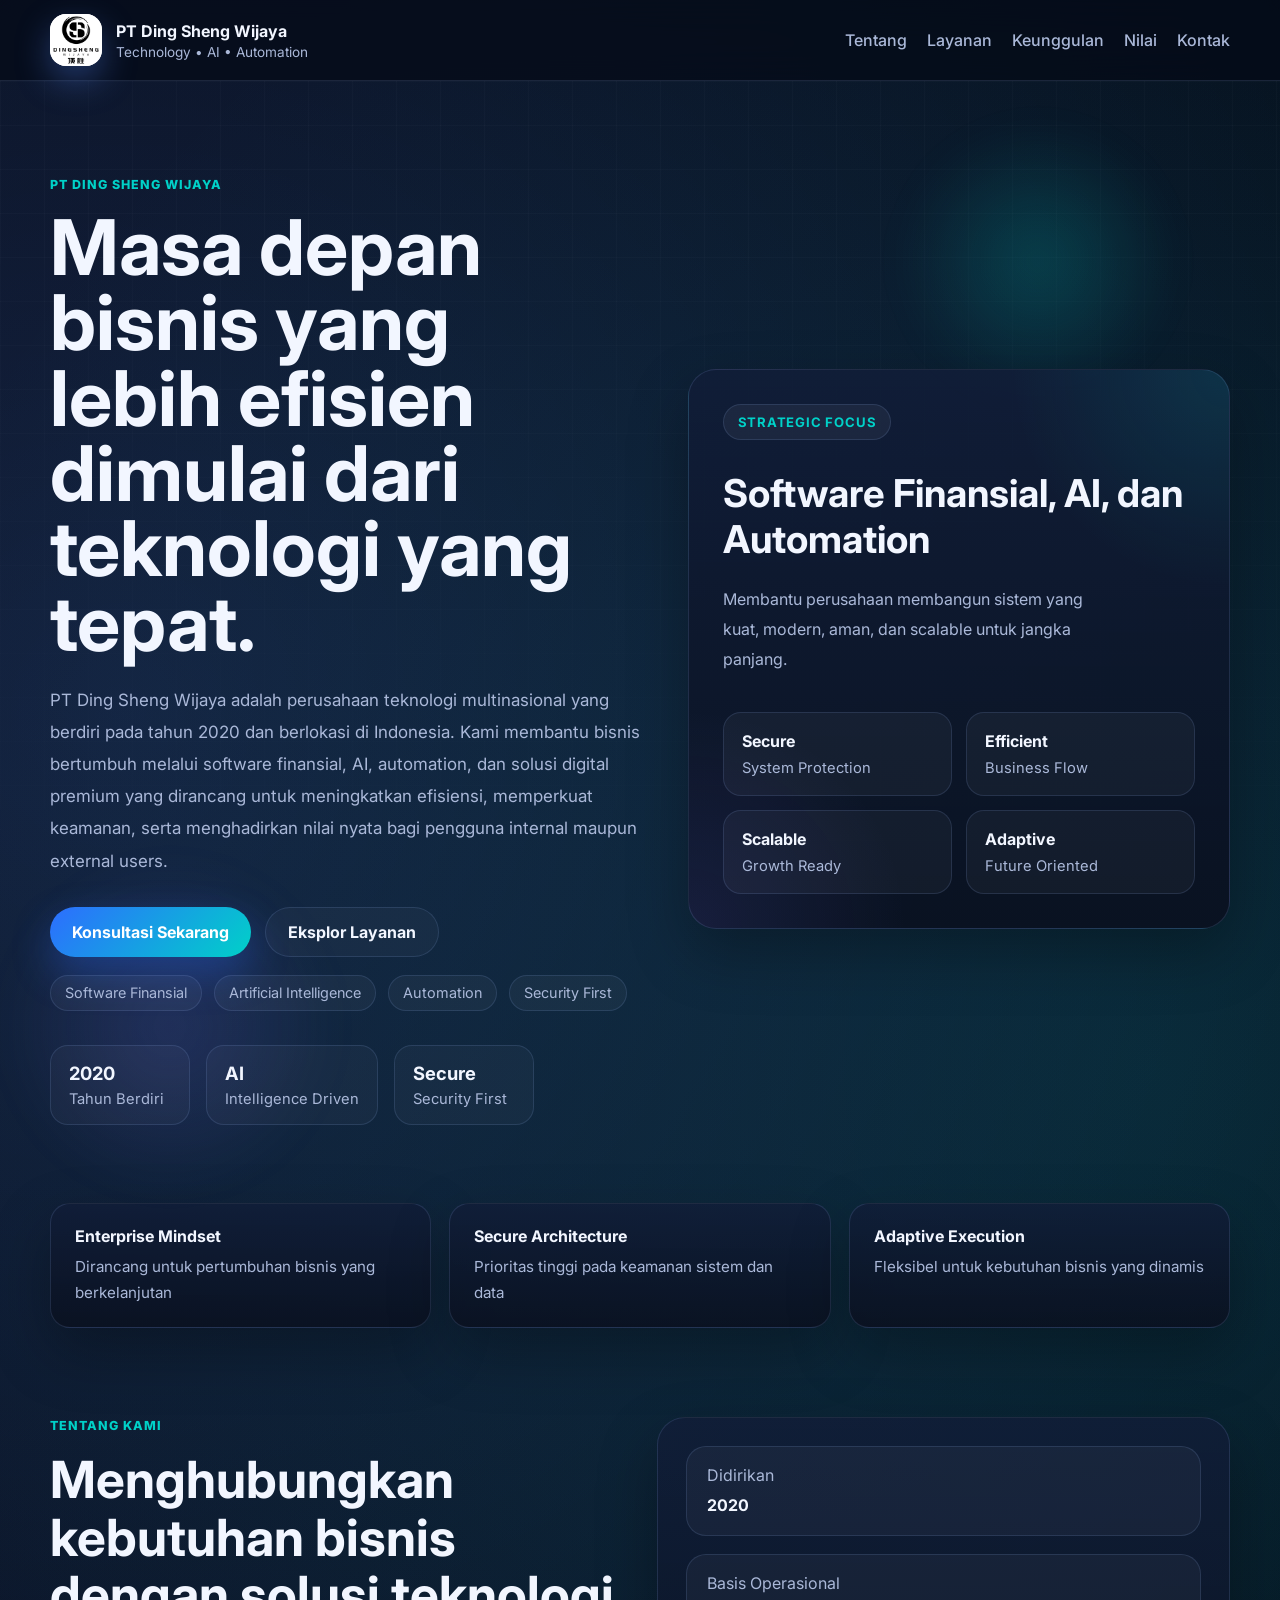
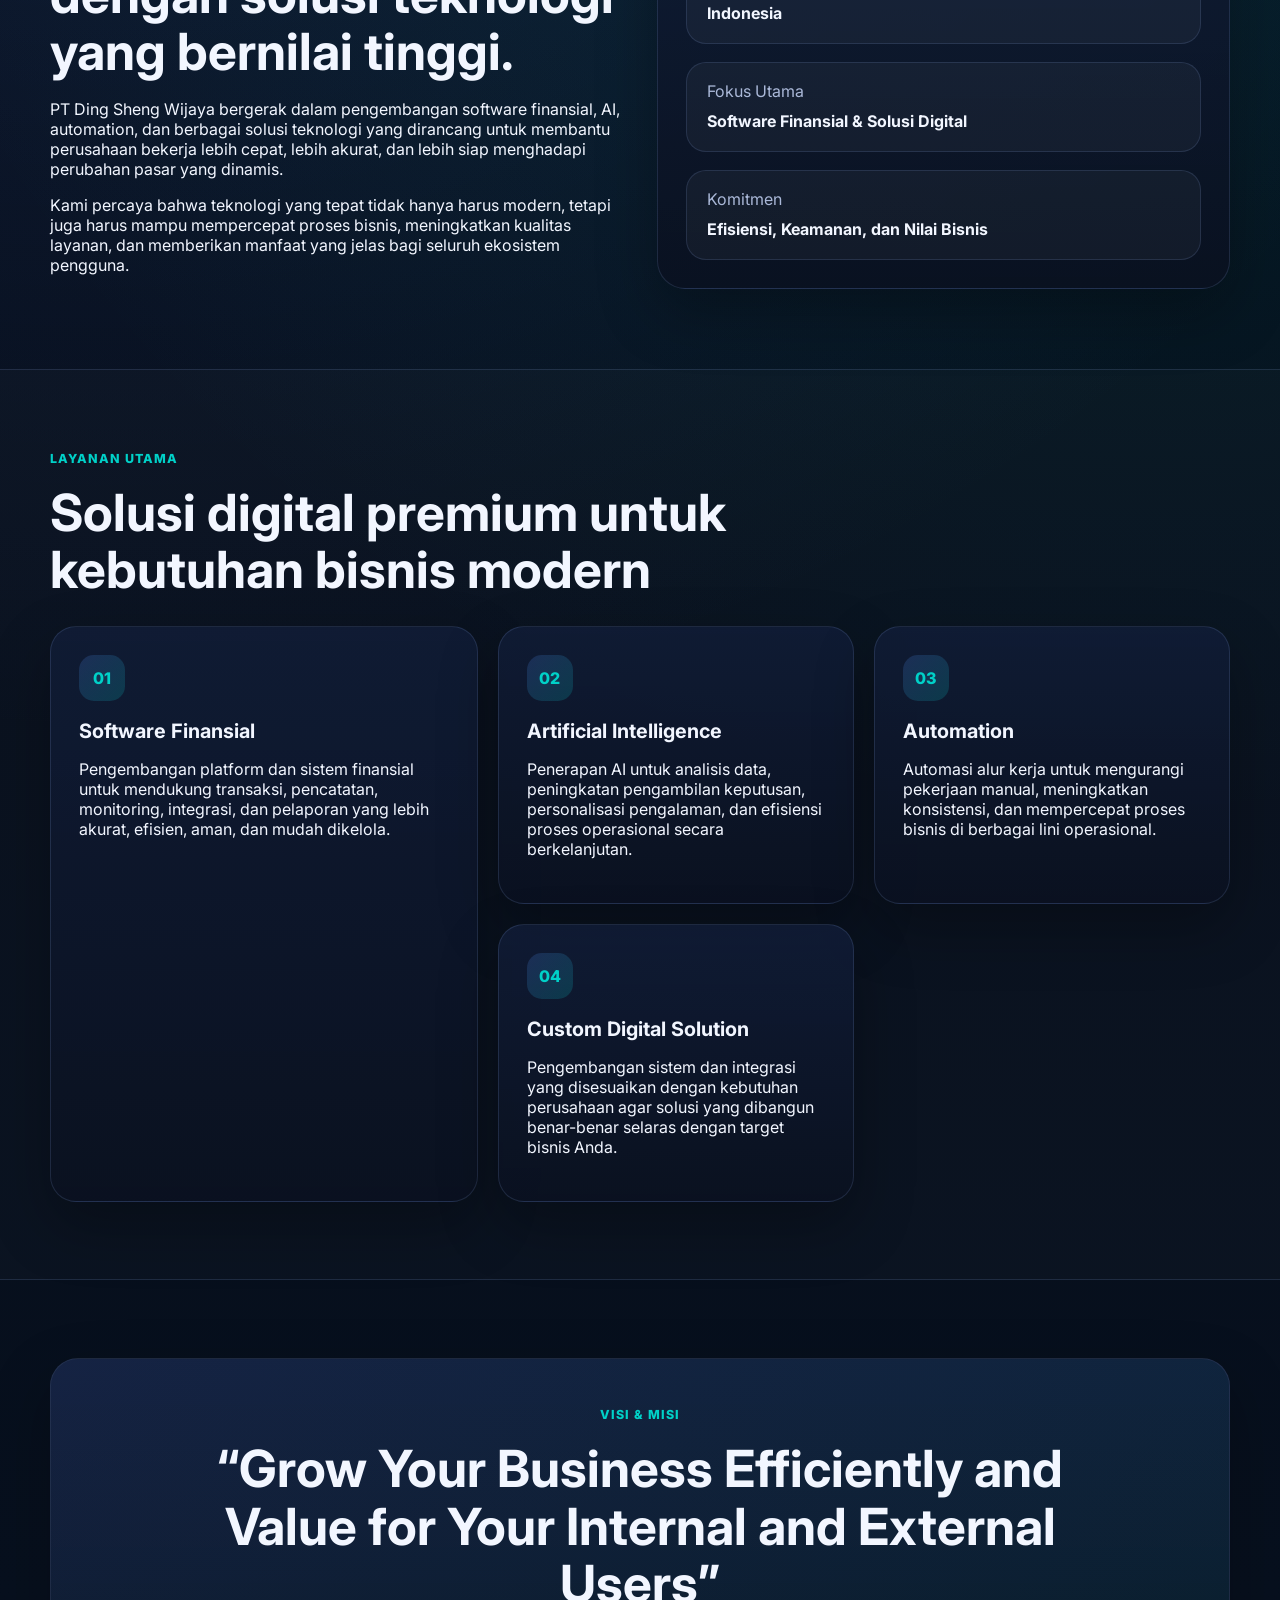
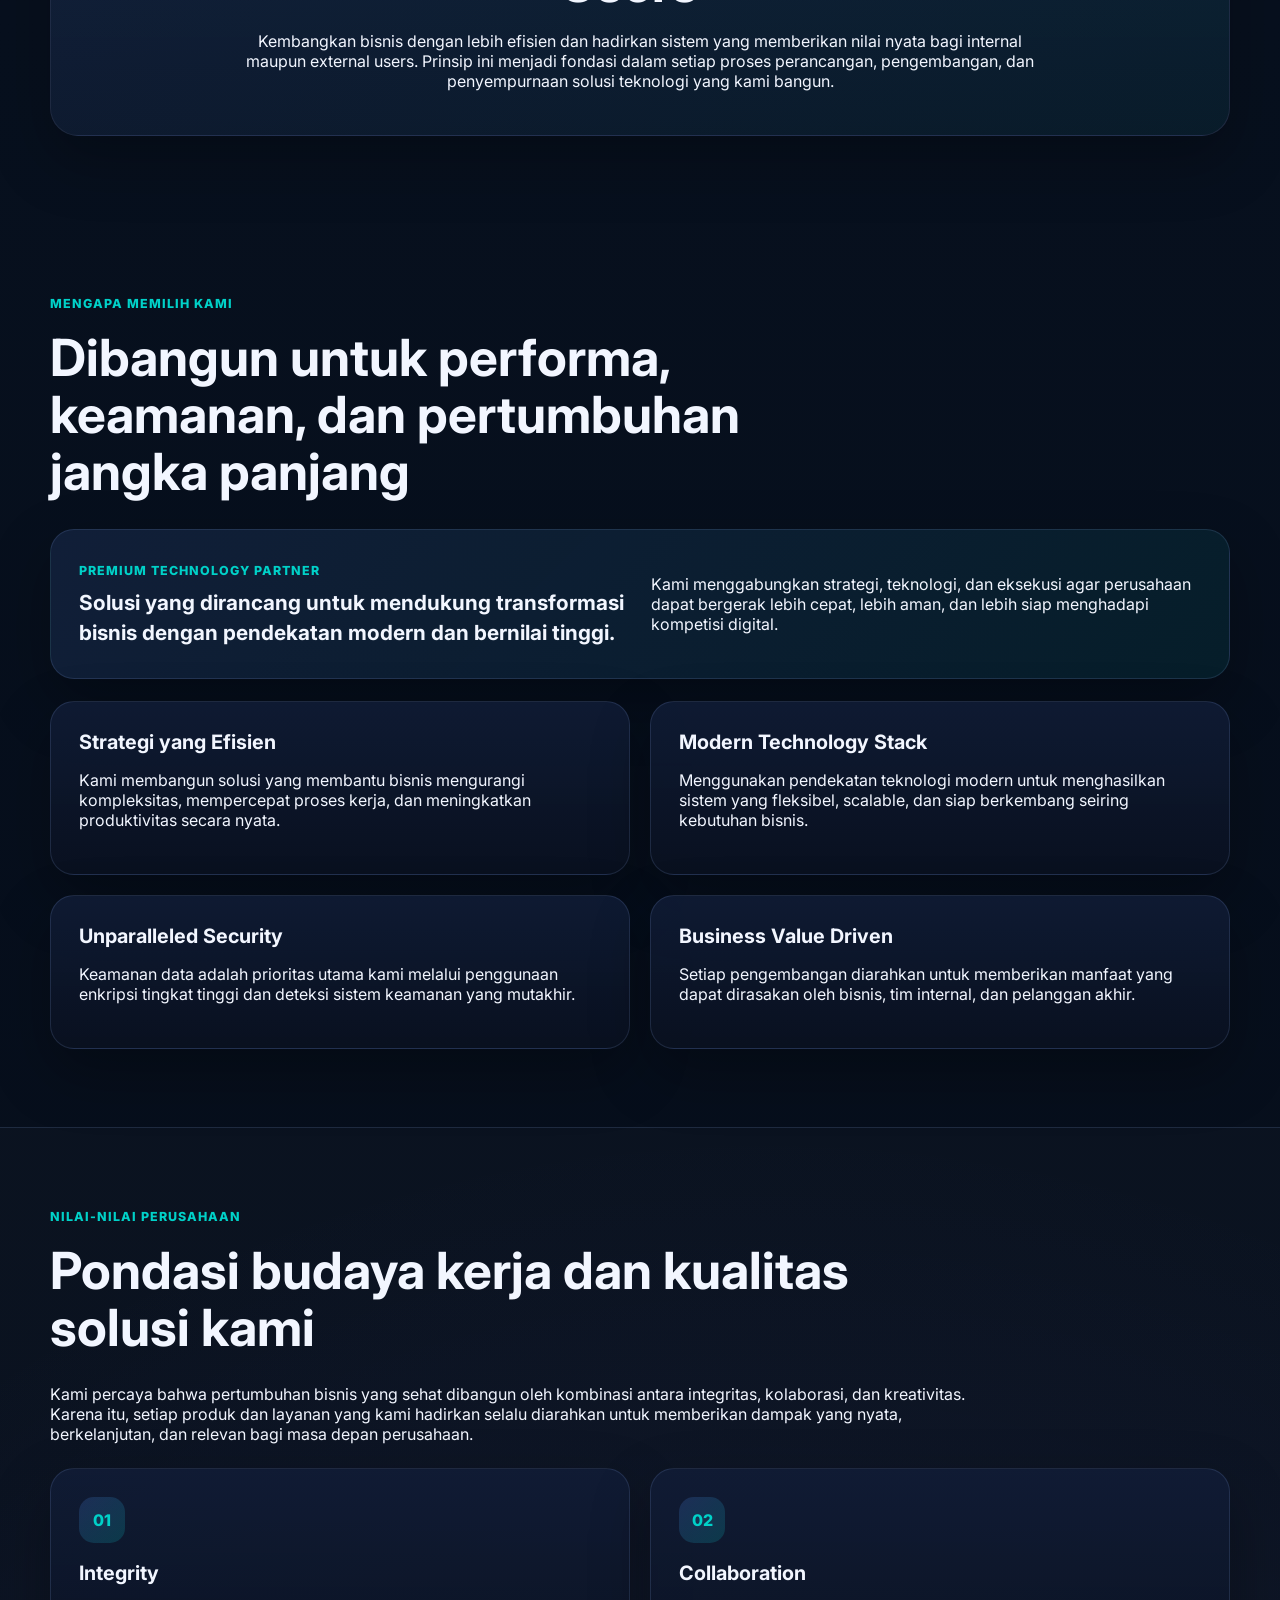
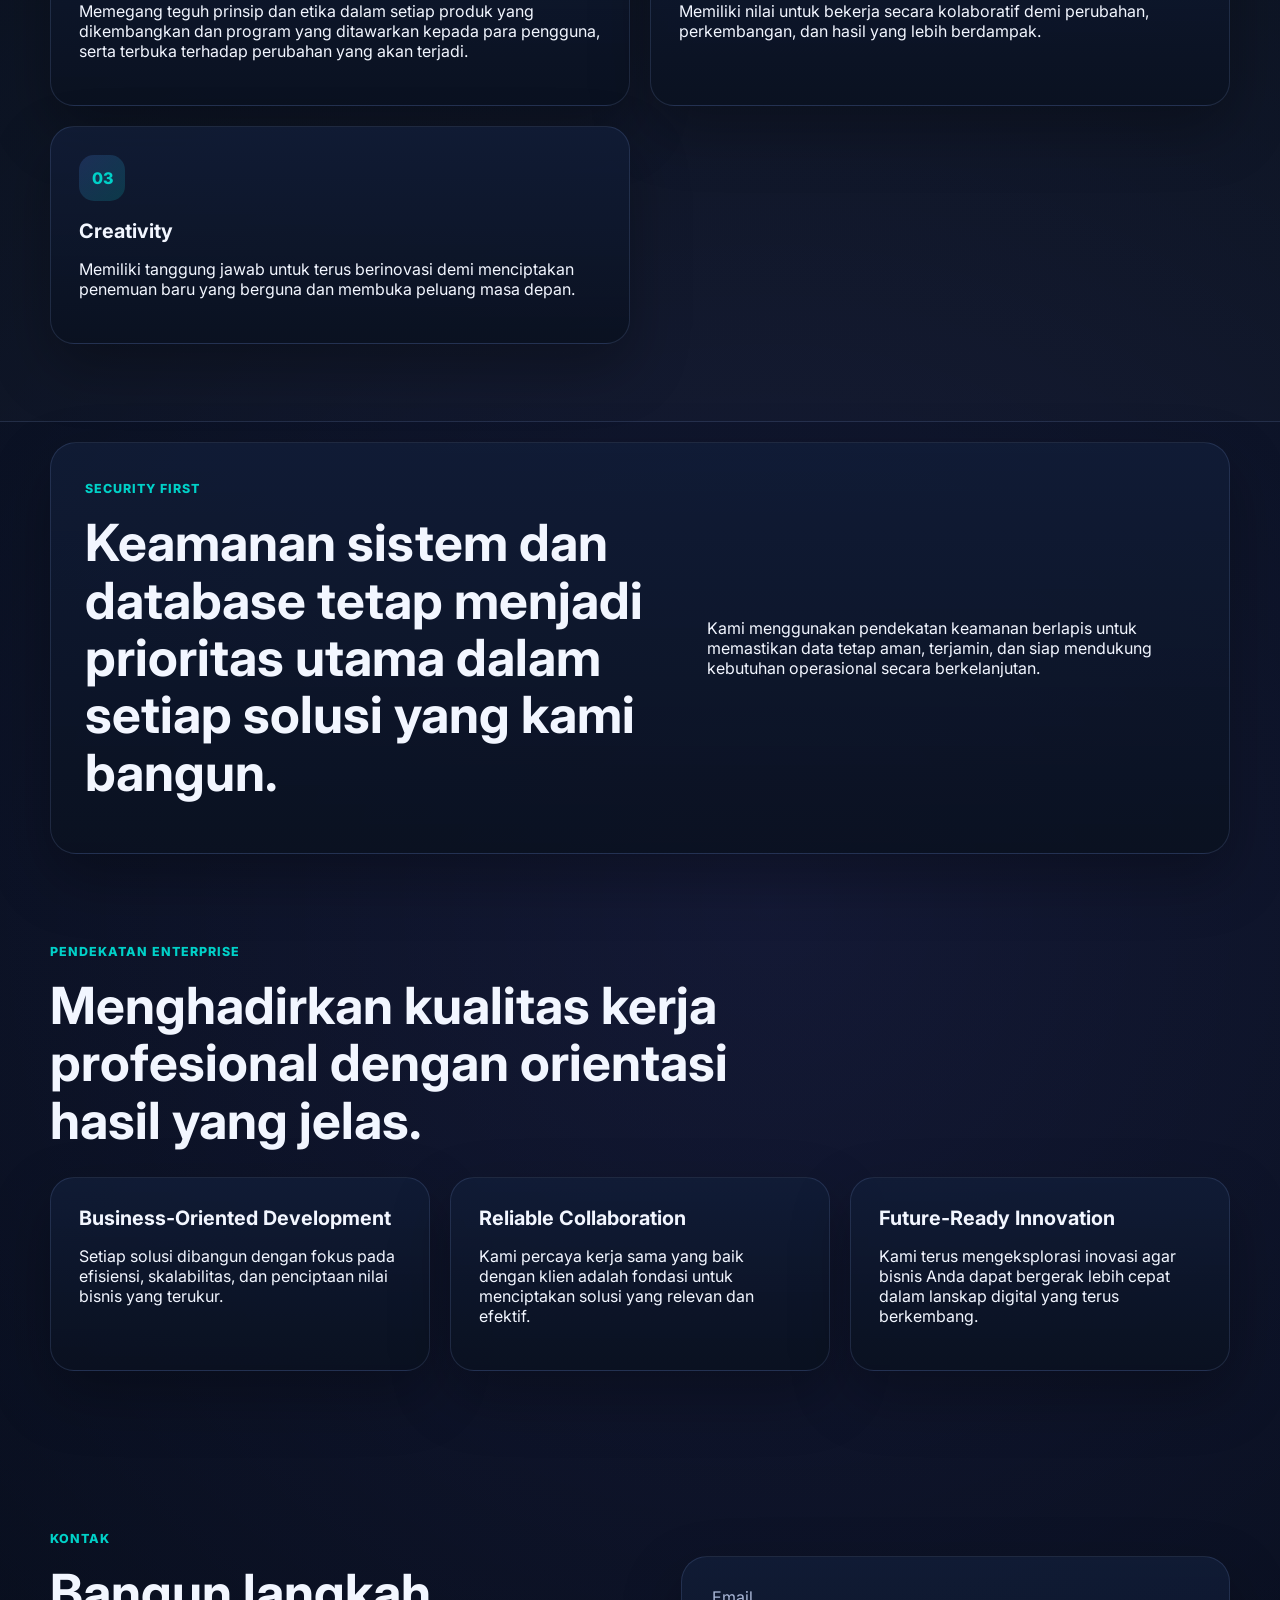
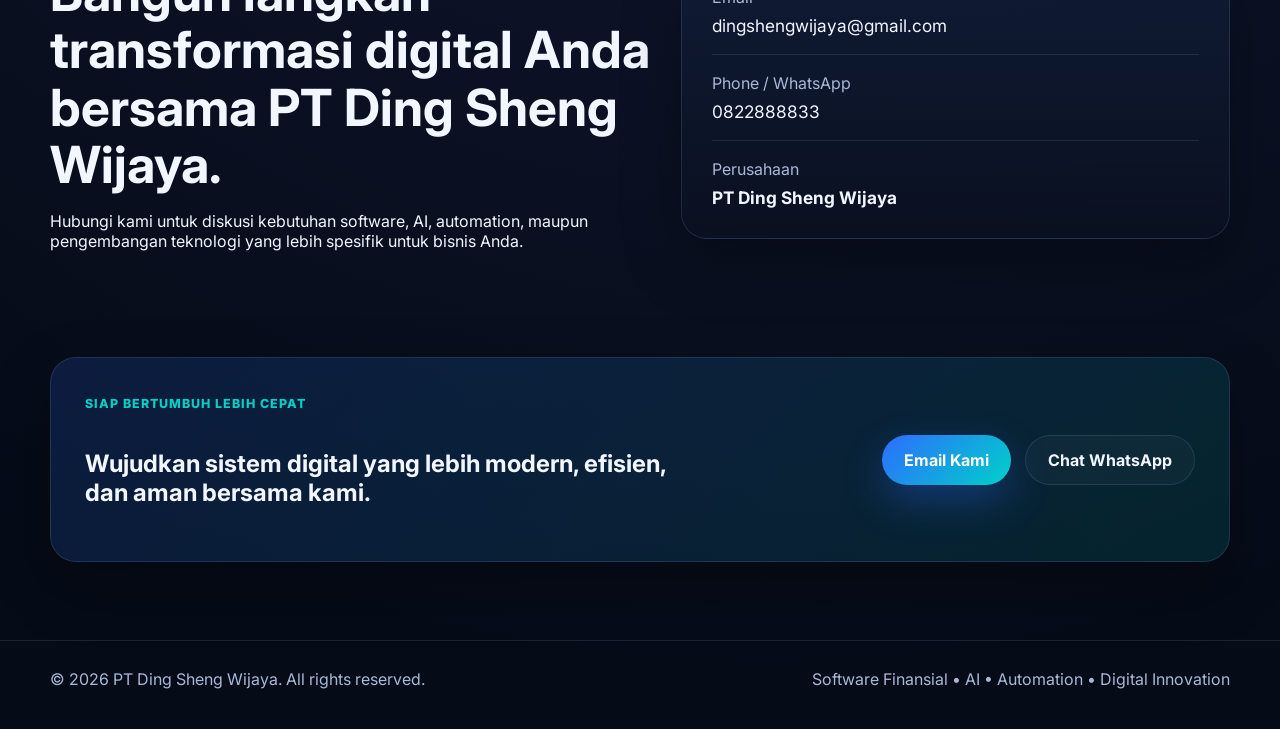
==== handoff/index.html @ 31770acc "Prepare IT handoff package" ====
<!doctype html>
<html lang="id">
<head>
  <meta charset="UTF-8" />
  <meta name="viewport" content="width=device-width, initial-scale=1.0" />
  <title>PT Ding Sheng Wijaya — Solusi Teknologi Modern</title>
  <meta name="description" content="PT Ding Sheng Wijaya adalah perusahaan teknologi multinasional di Indonesia yang menghadirkan software finansial, AI, automation, dan solusi digital premium untuk pertumbuhan bisnis." />
  <link rel="preconnect" href="https://fonts.googleapis.com">
  <link rel="preconnect" href="https://fonts.gstatic.com" crossorigin>
  <link href="https://fonts.googleapis.com/css2?family=Inter:wght@400;500;600;700;800;900&display=swap" rel="stylesheet">
  <link rel="stylesheet" href="./site.css" />
</head>
<body>
  <div class="page-shell">
    <header class="site-header">
      <div class="container nav-wrap">
        <a class="brand" href="#top" aria-label="PT Ding Sheng Wijaya">
          <div class="brand-mark image-mark">
            <img src="./assets/dingsheng%20logo.jpg" alt="Logo PT Ding Sheng Wijaya" />
          </div>
          <div class="brand-copy">
            <strong>PT Ding Sheng Wijaya</strong>
            <span>Technology • AI • Automation</span>
          </div>
        </a>
        <nav class="nav">
          <a href="#tentang">Tentang</a>
          <a href="#layanan">Layanan</a>
          <a href="#keunggulan">Keunggulan</a>
          <a href="#nilai">Nilai</a>
          <a href="#kontak">Kontak</a>
        </nav>
      </div>
    </header>
    <main id="top">
      <section class="hero-section">
        <div class="orb orb-a"></div>
        <div class="orb orb-b"></div>
        <div class="container hero-grid">
          <div class="hero-copy">
            <span class="section-tag">PT DING SHENG WIJAYA</span>
            <h1>Masa depan bisnis yang lebih efisien dimulai dari teknologi yang tepat.</h1>
            <p class="hero-lead">PT Ding Sheng Wijaya adalah perusahaan teknologi multinasional yang berdiri pada tahun 2020 dan berlokasi di Indonesia. Kami membantu bisnis bertumbuh melalui software finansial, AI, automation, dan solusi digital premium yang dirancang untuk meningkatkan efisiensi, memperkuat keamanan, serta menghadirkan nilai nyata bagi pengguna internal maupun external users.</p>
            <div class="hero-actions">
              <a class="btn btn-primary" href="#kontak">Konsultasi Sekarang</a>
              <a class="btn btn-secondary" href="#layanan">Eksplor Layanan</a>
            </div>
            <div class="trust-strip">
              <span>Software Finansial</span>
              <span>Artificial Intelligence</span>
              <span>Automation</span>
              <span>Security First</span>
            </div>
            <div class="hero-metrics">
              <div class="metric-item"><strong>2020</strong><span>Tahun Berdiri</span></div>
              <div class="metric-item"><strong>AI</strong><span>Intelligence Driven</span></div>
              <div class="metric-item"><strong>Secure</strong><span>Security First</span></div>
            </div>
          </div>
          <div class="hero-visual">
            <div class="hero-visual-panel">
              <div class="visual-badge">Strategic Focus</div>
              <h3>Software Finansial, AI, dan Automation</h3>
              <p>Membantu perusahaan membangun sistem yang kuat, modern, aman, dan scalable untuk jangka panjang.</p>
              <div class="visual-mini-grid">
                <div><strong>Secure</strong><span>System Protection</span></div>
                <div><strong>Efficient</strong><span>Business Flow</span></div>
                <div><strong>Scalable</strong><span>Growth Ready</span></div>
                <div><strong>Adaptive</strong><span>Future Oriented</span></div>
              </div>
            </div>
          </div>
        </div>
      </section>
      <section class="section capability-strip">
        <div class="container capability-grid">
          <div class="capability-item"><strong>Enterprise Mindset</strong><span>Dirancang untuk pertumbuhan bisnis yang berkelanjutan</span></div>
          <div class="capability-item"><strong>Secure Architecture</strong><span>Prioritas tinggi pada keamanan sistem dan data</span></div>
          <div class="capability-item"><strong>Adaptive Execution</strong><span>Fleksibel untuk kebutuhan bisnis yang dinamis</span></div>
        </div>
      </section>
      <section id="tentang" class="section">
        <div class="container about-grid">
          <div class="about-copy">
            <span class="section-tag">Tentang Kami</span>
            <h2>Menghubungkan kebutuhan bisnis dengan solusi teknologi yang bernilai tinggi.</h2>
            <p>PT Ding Sheng Wijaya bergerak dalam pengembangan software finansial, AI, automation, dan berbagai solusi teknologi yang dirancang untuk membantu perusahaan bekerja lebih cepat, lebih akurat, dan lebih siap menghadapi perubahan pasar yang dinamis.</p>
            <p>Kami percaya bahwa teknologi yang tepat tidak hanya harus modern, tetapi juga harus mampu mempercepat proses bisnis, meningkatkan kualitas layanan, dan memberikan manfaat yang jelas bagi seluruh ekosistem pengguna.</p>
          </div>
          <div class="about-image-card summary-card">
            <div class="summary-item">
              <span>Didirikan</span>
              <strong>2020</strong>
            </div>
            <div class="summary-item">
              <span>Basis Operasional</span>
              <strong>Indonesia</strong>
            </div>
            <div class="summary-item">
              <span>Fokus Utama</span>
              <strong>Software Finansial & Solusi Digital</strong>
            </div>
            <div class="summary-item">
              <span>Komitmen</span>
              <strong>Efisiensi, Keamanan, dan Nilai Bisnis</strong>
            </div>
          </div>
        </div>
      </section>
      <section id="layanan" class="section alt-section">
        <div class="container">
          <div class="section-head">
            <span class="section-tag">Layanan Utama</span>
            <h2>Solusi digital premium untuk kebutuhan bisnis modern</h2>
          </div>
          <div class="service-grid detailed-grid">
            <article class="feature-card large">
              <div class="icon-badge">01</div>
              <h3>Software Finansial</h3>
              <p>Pengembangan platform dan sistem finansial untuk mendukung transaksi, pencatatan, monitoring, integrasi, dan pelaporan yang lebih akurat, efisien, aman, dan mudah dikelola.</p>
            </article>
            <article class="feature-card">
              <div class="icon-badge">02</div>
              <h3>Artificial Intelligence</h3>
              <p>Penerapan AI untuk analisis data, peningkatan pengambilan keputusan, personalisasi pengalaman, dan efisiensi proses operasional secara berkelanjutan.</p>
            </article>
            <article class="feature-card">
              <div class="icon-badge">03</div>
              <h3>Automation</h3>
              <p>Automasi alur kerja untuk mengurangi pekerjaan manual, meningkatkan konsistensi, dan mempercepat proses bisnis di berbagai lini operasional.</p>
            </article>
            <article class="feature-card">
              <div class="icon-badge">04</div>
              <h3>Custom Digital Solution</h3>
              <p>Pengembangan sistem dan integrasi yang disesuaikan dengan kebutuhan perusahaan agar solusi yang dibangun benar-benar selaras dengan target bisnis Anda.</p>
            </article>
          </div>
        </div>
      </section>
      <section class="section statement-section">
        <div class="container statement-box">
          <span class="section-tag">Visi & Misi</span>
          <h2>“Grow Your Business Efficiently and Value for Your Internal and External Users”</h2>
          <p>Kembangkan bisnis dengan lebih efisien dan hadirkan sistem yang memberikan nilai nyata bagi internal maupun external users. Prinsip ini menjadi fondasi dalam setiap proses perancangan, pengembangan, dan penyempurnaan solusi teknologi yang kami bangun.</p>
        </div>
      </section>
      <section id="keunggulan" class="section">
        <div class="container">
          <div class="section-head">
            <span class="section-tag">Mengapa Memilih Kami</span>
            <h2>Dibangun untuk performa, keamanan, dan pertumbuhan jangka panjang</h2>
          </div>
          <div class="premium-banner">
            <div>
              <span class="mini-label">Premium Technology Partner</span>
              <strong>Solusi yang dirancang untuk mendukung transformasi bisnis dengan pendekatan modern dan bernilai tinggi.</strong>
            </div>
            <p>Kami menggabungkan strategi, teknologi, dan eksekusi agar perusahaan dapat bergerak lebih cepat, lebih aman, dan lebih siap menghadapi kompetisi digital.</p>
          </div>
          <div class="advantage-grid">
            <article class="advantage-card">
              <h3>Strategi yang Efisien</h3>
              <p>Kami membangun solusi yang membantu bisnis mengurangi kompleksitas, mempercepat proses kerja, dan meningkatkan produktivitas secara nyata.</p>
            </article>
            <article class="advantage-card">
              <h3>Modern Technology Stack</h3>
              <p>Menggunakan pendekatan teknologi modern untuk menghasilkan sistem yang fleksibel, scalable, dan siap berkembang seiring kebutuhan bisnis.</p>
            </article>
            <article class="advantage-card">
              <h3>Unparalleled Security</h3>
              <p>Keamanan data adalah prioritas utama kami melalui penggunaan enkripsi tingkat tinggi dan deteksi sistem keamanan yang mutakhir.</p>
            </article>
            <article class="advantage-card">
              <h3>Business Value Driven</h3>
              <p>Setiap pengembangan diarahkan untuk memberikan manfaat yang dapat dirasakan oleh bisnis, tim internal, dan pelanggan akhir.</p>
            </article>
          </div>
        </div>
      </section>
      <section id="nilai" class="section alt-section">
        <div class="container">
          <div class="section-head">
            <span class="section-tag">Nilai-Nilai Perusahaan</span>
            <h2>Pondasi budaya kerja dan kualitas solusi kami</h2>
          </div>
          <div class="narrative-block">
            <p>Kami percaya bahwa pertumbuhan bisnis yang sehat dibangun oleh kombinasi antara integritas, kolaborasi, dan kreativitas. Karena itu, setiap produk dan layanan yang kami hadirkan selalu diarahkan untuk memberikan dampak yang nyata, berkelanjutan, dan relevan bagi masa depan perusahaan.</p>
          </div>
          <div class="value-grid">
            <article class="value-panel">
              <div class="value-label">01</div>
              <h3>Integrity</h3>
              <p>Memegang teguh prinsip dan etika dalam setiap produk yang dikembangkan dan program yang ditawarkan kepada para pengguna, serta terbuka terhadap perubahan yang akan terjadi.</p>
            </article>
            <article class="value-panel">
              <div class="value-label">02</div>
              <h3>Collaboration</h3>
              <p>Memiliki nilai untuk bekerja secara kolaboratif demi perubahan, perkembangan, dan hasil yang lebih berdampak.</p>
            </article>
            <article class="value-panel">
              <div class="value-label">03</div>
              <h3>Creativity</h3>
              <p>Memiliki tanggung jawab untuk terus berinovasi demi menciptakan penemuan baru yang berguna dan membuka peluang masa depan.</p>
            </article>
          </div>
        </div>
      </section>
      <section class="section security-band">
        <div class="container security-box">
          <div>
            <span class="section-tag">Security First</span>
            <h2>Keamanan sistem dan database tetap menjadi prioritas utama dalam setiap solusi yang kami bangun.</h2>
          </div>
          <p>Kami menggunakan pendekatan keamanan berlapis untuk memastikan data tetap aman, terjamin, dan siap mendukung kebutuhan operasional secara berkelanjutan.</p>
        </div>
      </section>
      <section class="section enterprise-section">
        <div class="container enterprise-shell">
          <div class="section-head narrow">
            <span class="section-tag">Pendekatan Enterprise</span>
            <h2>Menghadirkan kualitas kerja profesional dengan orientasi hasil yang jelas.</h2>
          </div>
          <div class="enterprise-grid">
            <article class="enterprise-card">
              <h3>Business-Oriented Development</h3>
              <p>Setiap solusi dibangun dengan fokus pada efisiensi, skalabilitas, dan penciptaan nilai bisnis yang terukur.</p>
            </article>
            <article class="enterprise-card">
              <h3>Reliable Collaboration</h3>
              <p>Kami percaya kerja sama yang baik dengan klien adalah fondasi untuk menciptakan solusi yang relevan dan efektif.</p>
            </article>
            <article class="enterprise-card">
              <h3>Future-Ready Innovation</h3>
              <p>Kami terus mengeksplorasi inovasi agar bisnis Anda dapat bergerak lebih cepat dalam lanskap digital yang terus berkembang.</p>
            </article>
          </div>
        </div>
      </section>
      <section id="kontak" class="section contact-section">
        <div class="container contact-shell">
          <div class="contact-copy">
            <span class="section-tag">Kontak</span>
            <h2>Bangun langkah transformasi digital Anda bersama PT Ding Sheng Wijaya.</h2>
            <p>Hubungi kami untuk diskusi kebutuhan software, AI, automation, maupun pengembangan teknologi yang lebih spesifik untuk bisnis Anda.</p>
          </div>
          <div class="contact-panel">
            <div class="contact-row">
              <span>Email</span>
              <a href="mailto:dingshengwijaya@gmail.com">dingshengwijaya@gmail.com</a>
            </div>
            <div class="contact-row">
              <span>Phone / WhatsApp</span>
              <a href="https://wa.me/62822888833" target="_blank" rel="noopener noreferrer">0822888833</a>
            </div>
            <div class="contact-row">
              <span>Perusahaan</span>
              <strong>PT Ding Sheng Wijaya</strong>
            </div>
          </div>
        </div>
      </section>
      <section class="section final-cta">
        <div class="container final-cta-box">
          <div>
            <span class="section-tag">Siap Bertumbuh Lebih Cepat</span>
            <h2>Wujudkan sistem digital yang lebih modern, efisien, dan aman bersama kami.</h2>
          </div>
          <div class="final-cta-actions">
            <a class="btn btn-primary" href="mailto:dingshengwijaya@gmail.com">Email Kami</a>
            <a class="btn btn-secondary" href="https://wa.me/62822888833" target="_blank" rel="noopener noreferrer">Chat WhatsApp</a>
          </div>
        </div>
      </section>
    </main>
    <footer class="site-footer">
      <div class="container footer-wrap">
        <p>© 2026 PT Ding Sheng Wijaya. All rights reserved.</p>
        <p>Software Finansial • AI • Automation • Digital Innovation</p>
      </div>
    </footer>
  </div>
</body>
</html>
---- handoff/site.css ----
:root {
  --bg: #050b17;
  --bg-soft: #0b1428;
  --panel: rgba(12, 19, 37, 0.76);
  --panel-strong: #111d38;
  --line: rgba(140, 169, 227, 0.16);
  --text: #f2f6ff;
  --muted: #aab8d8;
  --primary: #5a8cff;
  --primary-2: #2d6dff;
  --teal: #00d1c8;
  --purple: #7a73ff;
  --shadow: 0 24px 60px rgba(0, 0, 0, 0.28);
}
* { box-sizing: border-box; }
html { scroll-behavior: smooth; }
body {
  margin: 0;
  font-family: 'Inter', system-ui, -apple-system, BlinkMacSystemFont, 'Segoe UI', sans-serif;
  color: var(--text);
  background:
    radial-gradient(circle at 10% 10%, rgba(90, 140, 255, 0.18), transparent 25%),
    radial-gradient(circle at 90% 15%, rgba(0, 209, 200, 0.13), transparent 22%),
    radial-gradient(circle at 60% 80%, rgba(122, 115, 255, 0.12), transparent 24%),
    linear-gradient(180deg, #040914 0%, #07101e 45%, #050b17 100%);
}
a { color: inherit; }
img { display: block; max-width: 100%; }
.page-shell { overflow: hidden; }
.container {
  width: min(1180px, calc(100% - 40px));
  margin: 0 auto;
}
body, p, li, a, span, strong {
  -webkit-font-smoothing: antialiased;
  text-rendering: optimizeLegibility;
}
.site-header {
  position: sticky;
  top: 0;
  z-index: 80;
  background: rgba(5, 11, 23, 0.72);
  backdrop-filter: blur(18px);
  border-bottom: 1px solid var(--line);
}
.nav-wrap {
  min-height: 80px;
  display: flex;
  align-items: center;
  justify-content: space-between;
  gap: 24px;
}
.brand {
  display: flex;
  align-items: center;
  gap: 14px;
  text-decoration: none;
}
.brand-mark {
  width: 52px;
  height: 52px;
  border-radius: 16px;
  display: grid;
  place-items: center;
  font-weight: 900;
  letter-spacing: 0.08em;
  background: linear-gradient(135deg, var(--primary), var(--teal));
  box-shadow: 0 14px 34px rgba(90, 140, 255, 0.35);
  overflow: hidden;
}
.image-mark {
  background: rgba(255,255,255,0.98);
}
.image-mark img {
  width: 100%;
  height: 100%;
  object-fit: cover;
}
.brand-copy strong {
  display: block;
  font-size: 1rem;
}
.brand-copy span {
  display: block;
  color: var(--muted);
  font-size: 0.85rem;
  margin-top: 3px;
}
.nav {
  display: flex;
  flex-wrap: wrap;
  gap: 20px;
}
.nav a {
  color: var(--muted);
  text-decoration: none;
  font-weight: 500;
}
.nav a:hover { color: var(--text); }
.section-tag {
  display: inline-flex;
  align-items: center;
  gap: 10px;
  margin-bottom: 18px;
  color: var(--teal);
  text-transform: uppercase;
  letter-spacing: 0.08em;
  font-size: 0.78rem;
  font-weight: 800;
}
.hero-section {
  position: relative;
  padding: 92px 0 72px;
}
.orb {
  position: absolute;
  border-radius: 999px;
  filter: blur(18px);
  pointer-events: none;
}
.orb-a {
  width: 280px;
  height: 280px;
  top: 40px;
  right: 8%;
  background: radial-gradient(circle, rgba(0,209,200,0.2), transparent 70%);
}
.orb-b {
  width: 340px;
  height: 340px;
  bottom: 0;
  left: 0;
  background: radial-gradient(circle, rgba(122,115,255,0.16), transparent 70%);
}
.hero-section::before {
  content: '';
  position: absolute;
  inset: 0;
  background:
    linear-gradient(90deg, rgba(255,255,255,0.04) 1px, transparent 1px),
    linear-gradient(rgba(255,255,255,0.04) 1px, transparent 1px);
  background-size: 44px 44px;
  mask-image: linear-gradient(180deg, rgba(0,0,0,0.55), transparent 90%);
  pointer-events: none;
}
.hero-grid {
  position: relative;
  display: grid;
  grid-template-columns: 1.05fr 0.95fr;
  gap: 38px;
  align-items: center;
}
.hero-copy h1 {
  margin: 0 0 22px;
  font-size: clamp(2.9rem, 6vw, 5.5rem);
  line-height: 0.98;
  max-width: 11ch;
}
.hero-lead {
  max-width: 720px;
  color: var(--muted);
  font-size: 1.06rem;
  line-height: 1.9;
}
.hero-actions {
  display: flex;
  gap: 14px;
  flex-wrap: wrap;
  margin-top: 30px;
}
.trust-strip {
  display: flex;
  gap: 12px;
  flex-wrap: wrap;
  margin-top: 18px;
}
.trust-strip span {
  display: inline-flex;
  align-items: center;
  min-height: 36px;
  padding: 0 14px;
  border-radius: 999px;
  background: rgba(255,255,255,0.04);
  border: 1px solid var(--line);
  color: var(--muted);
  font-size: 0.9rem;
}
.btn {
  min-height: 50px;
  padding: 0 22px;
  border-radius: 999px;
  display: inline-flex;
  align-items: center;
  justify-content: center;
  text-decoration: none;
  font-weight: 700;
  transition: transform 0.18s ease, opacity 0.18s ease;
}
.btn:hover { transform: translateY(-1px); }
.btn-primary {
  color: white;
  background: linear-gradient(135deg, var(--primary-2), var(--teal));
  box-shadow: 0 16px 40px rgba(45, 109, 255, 0.32);
}
.btn-secondary {
  border: 1px solid var(--line);
  background: rgba(255,255,255,0.03);
  color: var(--text);
}
.hero-metrics {
  display: flex;
  gap: 16px;
  flex-wrap: wrap;
  margin-top: 34px;
}
.metric-item {
  min-width: 140px;
  padding: 16px 18px;
  border-radius: 18px;
  background: rgba(255,255,255,0.03);
  border: 1px solid var(--line);
}
.metric-item strong {
  display: block;
  font-size: 1.15rem;
  margin-bottom: 4px;
}
.metric-item span {
  color: var(--muted);
  font-size: 0.92rem;
}
.hero-visual {
  position: relative;
}
.feature-card,
.advantage-card,
.value-panel,
.statement-box,
.security-box,
.contact-panel,
.enterprise-card,
.capability-item,
.about-image-card,
.final-cta-box,
.premium-banner,
.hero-visual-panel {
  background: linear-gradient(180deg, rgba(17, 29, 56, 0.82), rgba(10, 17, 32, 0.9));
  border: 1px solid var(--line);
  box-shadow: var(--shadow);
}
.hero-visual-panel {
  min-height: 560px;
  border-radius: 28px;
  padding: 34px;
  display: flex;
  flex-direction: column;
  justify-content: space-between;
  background:
    radial-gradient(circle at top right, rgba(0,209,200,0.12), transparent 28%),
    radial-gradient(circle at bottom left, rgba(122,115,255,0.12), transparent 28%),
    linear-gradient(180deg, rgba(17, 29, 56, 0.88), rgba(10, 17, 32, 0.94));
}
.visual-badge {
  display: inline-flex;
  align-items: center;
  width: fit-content;
  min-height: 36px;
  padding: 0 14px;
  border-radius: 999px;
  background: rgba(255,255,255,0.05);
  border: 1px solid var(--line);
  color: var(--teal);
  font-size: 0.82rem;
  font-weight: 700;
  letter-spacing: 0.06em;
  text-transform: uppercase;
}
.hero-visual-panel h3 {
  margin: 18px 0 12px;
  font-size: clamp(1.8rem, 3vw, 2.5rem);
  line-height: 1.2;
}
.hero-visual-panel p {
  margin: 0;
  color: var(--muted);
  line-height: 1.85;
  max-width: 36ch;
}
.visual-mini-grid {
  display: grid;
  grid-template-columns: 1fr 1fr;
  gap: 14px;
  margin-top: 26px;
}
.visual-mini-grid div {
  padding: 18px;
  border-radius: 18px;
  background: rgba(255,255,255,0.04);
  border: 1px solid var(--line);
}
.visual-mini-grid strong {
  display: block;
  margin-bottom: 6px;
}
.visual-mini-grid span {
  color: var(--muted);
  font-size: 0.92rem;
}
.section {
  padding: 78px 0;
}
.capability-strip {
  padding-top: 6px;
  padding-bottom: 8px;
}
.capability-grid {
  display: grid;
  grid-template-columns: repeat(3, minmax(0, 1fr));
  gap: 18px;
}
.capability-item {
  padding: 22px 24px;
  border-radius: 20px;
}
.capability-item strong {
  display: block;
  margin-bottom: 8px;
  font-size: 1rem;
}
.capability-item span {
  color: var(--muted);
  line-height: 1.7;
  font-size: 0.95rem;
}
.about-grid {
  display: grid;
  grid-template-columns: 1fr 1fr;
  gap: 34px;
  align-items: center;
}
.about-copy h2,
.section-head h2,
.statement-box h2,
.security-box h2,
.contact-copy h2 {
  margin: 0 0 18px;
  font-size: clamp(2rem, 4vw, 3.2rem);
  line-height: 1.12;
}
.about-image-card {
  border-radius: 28px;
  min-height: 420px;
}
.summary-card {
  padding: 28px;
  display: grid;
  gap: 18px;
}
.summary-item {
  padding: 18px 20px;
  border-radius: 20px;
  background: rgba(255,255,255,0.04);
  border: 1px solid var(--line);
}
.summary-item span {
  display: block;
  color: var(--muted);
  margin-bottom: 8px;
}
.summary-item strong {
  display: block;
  line-height: 1.5;
}
.alt-section {
  position: relative;
}
.alt-section::before {
  content: '';
  position: absolute;
  inset: 0;
  background: rgba(255, 255, 255, 0.015);
  border-top: 1px solid var(--line);
  border-bottom: 1px solid var(--line);
  pointer-events: none;
}
.alt-section > .container { position: relative; }
.section-head {
  max-width: 820px;
  margin-bottom: 28px;
}
.service-grid {
  display: grid;
  grid-template-columns: 1.2fr 1fr 1fr;
  gap: 20px;
}
.feature-card {
  padding: 28px;
  border-radius: 26px;
}
.feature-card.large {
  grid-row: span 2;
}
.icon-badge,
.value-label {
  width: 46px;
  height: 46px;
  border-radius: 15px;
  display: inline-grid;
  place-items: center;
  font-weight: 800;
  background: linear-gradient(135deg, rgba(90, 140, 255, 0.18), rgba(0, 209, 200, 0.18));
  color: var(--teal);
  margin-bottom: 18px;
}
.feature-card h3,
.advantage-card h3,
.value-panel h3,
.enterprise-card h3 {
  margin: 0 0 12px;
  font-size: 1.24rem;
}
.statement-box {
  padding: 44px;
  text-align: center;
  position: relative;
  overflow: hidden;
  border-radius: 28px;
}
.statement-box::before {
  content: '';
  position: absolute;
  inset: 0;
  background: linear-gradient(135deg, rgba(90,140,255,0.08), rgba(0,209,200,0.06));
  pointer-events: none;
}
.statement-box > * {
  position: relative;
}
.statement-box h2 {
  max-width: 980px;
  margin: 0 auto 18px;
}
.statement-box p {
  max-width: 820px;
  margin: 0 auto;
}
.premium-banner {
  display: grid;
  grid-template-columns: 1fr 1fr;
  gap: 22px;
  align-items: center;
  padding: 28px;
  margin-bottom: 22px;
  border-radius: 24px;
  background: linear-gradient(135deg, rgba(90,140,255,0.12), rgba(0,209,200,0.08));
}
.mini-label {
  display: inline-block;
  margin-bottom: 10px;
  color: var(--teal);
  font-size: 0.78rem;
  font-weight: 800;
  letter-spacing: 0.08em;
  text-transform: uppercase;
}
.premium-banner strong {
  display: block;
  font-size: 1.3rem;
  line-height: 1.45;
}
.narrative-block {
  max-width: 920px;
  margin-bottom: 24px;
}
.advantage-grid,
.value-grid {
  display: grid;
  grid-template-columns: repeat(2, minmax(0, 1fr));
  gap: 20px;
}
.advantage-card,
.value-panel,
.enterprise-card {
  padding: 28px;
  border-radius: 24px;
}
.security-band {
  padding-top: 20px;
}
.section-head.narrow {
  max-width: 760px;
}
.enterprise-section {
  padding-top: 8px;
}
.enterprise-grid {
  display: grid;
  grid-template-columns: repeat(3, minmax(0, 1fr));
  gap: 20px;
}
.security-box {
  padding: 34px;
  display: grid;
  grid-template-columns: 1.1fr 0.9fr;
  gap: 26px;
  align-items: center;
  border-radius: 26px;
}
.contact-shell {
  display: grid;
  grid-template-columns: 1.05fr 0.95fr;
  gap: 24px;
  align-items: center;
}
.contact-panel {
  padding: 30px;
  border-radius: 26px;
}
.contact-row + .contact-row {
  margin-top: 18px;
  padding-top: 18px;
  border-top: 1px solid var(--line);
}
.contact-row span {
  display: block;
  color: var(--muted);
  margin-bottom: 8px;
}
.contact-row a,
.contact-row strong {
  text-decoration: none;
  font-size: 1.08rem;
}
.final-cta {
  padding-top: 12px;
}
.final-cta-box {
  display: grid;
  grid-template-columns: 1.15fr 0.85fr;
  gap: 24px;
  align-items: center;
  padding: 34px;
  border-radius: 26px;
  background: linear-gradient(135deg, rgba(45,109,255,0.16), rgba(0,209,200,0.12));
}
.final-cta-actions {
  display: flex;
  justify-content: flex-end;
  gap: 14px;
  flex-wrap: wrap;
}
.site-footer {
  padding: 28px 0 40px;
  border-top: 1px solid var(--line);
}
.footer-wrap {
  display: flex;
  align-items: center;
  justify-content: space-between;
  gap: 16px;
  flex-wrap: wrap;
}
.footer-wrap p {
  margin: 0;
  color: var(--muted);
}
@media (max-width: 1040px) {
  .hero-grid,
  .about-grid,
  .service-grid,
  .security-box,
  .contact-shell,
  .advantage-grid,
  .value-grid,
  .final-cta-box,
  .premium-banner,
  .capability-grid,
  .enterprise-grid {
    grid-template-columns: 1fr;
  }
  .feature-card.large { grid-row: auto; }
  .final-cta-actions { justify-content: flex-start; }
}
@media (max-width: 860px) {
  .nav-wrap {
    padding: 16px 0;
    flex-direction: column;
    align-items: flex-start;
  }
  .nav { gap: 14px; }
  .hero-section { padding-top: 64px; }
  .hero-visual-panel { min-height: auto; padding: 24px; }
}
@media (max-width: 640px) {
  .container { width: min(100% - 24px, 1180px); }
  .hero-section { padding: 44px 0 40px; }
  .section { padding: 52px 0; }
  .hero-copy h1 {
    max-width: none;
    font-size: clamp(2.2rem, 9vw, 3rem);
    line-height: 1.05;
  }
  .hero-lead,
  .about-copy p,
  .feature-card p,
  .advantage-card p,
  .value-panel p,
  .enterprise-card p,
  .contact-copy p {
    font-size: 0.98rem;
    line-height: 1.8;
  }
  .hero-actions { flex-direction: column; }
  .btn { width: 100%; }
  .hero-metrics { flex-direction: column; }
  .metric-item,
  .capability-item,
  .feature-card,
  .advantage-card,
  .value-panel,
  .enterprise-card,
  .contact-panel,
  .summary-item {
    padding-left: 18px;
    padding-right: 18px;
  }
  .visual-mini-grid,
  .advantage-grid,
  .value-grid,
  .enterprise-grid,
  .capability-grid {
    grid-template-columns: 1fr;
  }
  .site-header {
    position: static;
  }
  .nav {
    display: grid;
    grid-template-columns: 1fr 1fr;
    gap: 10px 14px;
    width: 100%;
  }
  .nav a {
    padding: 8px 0;
  }
}
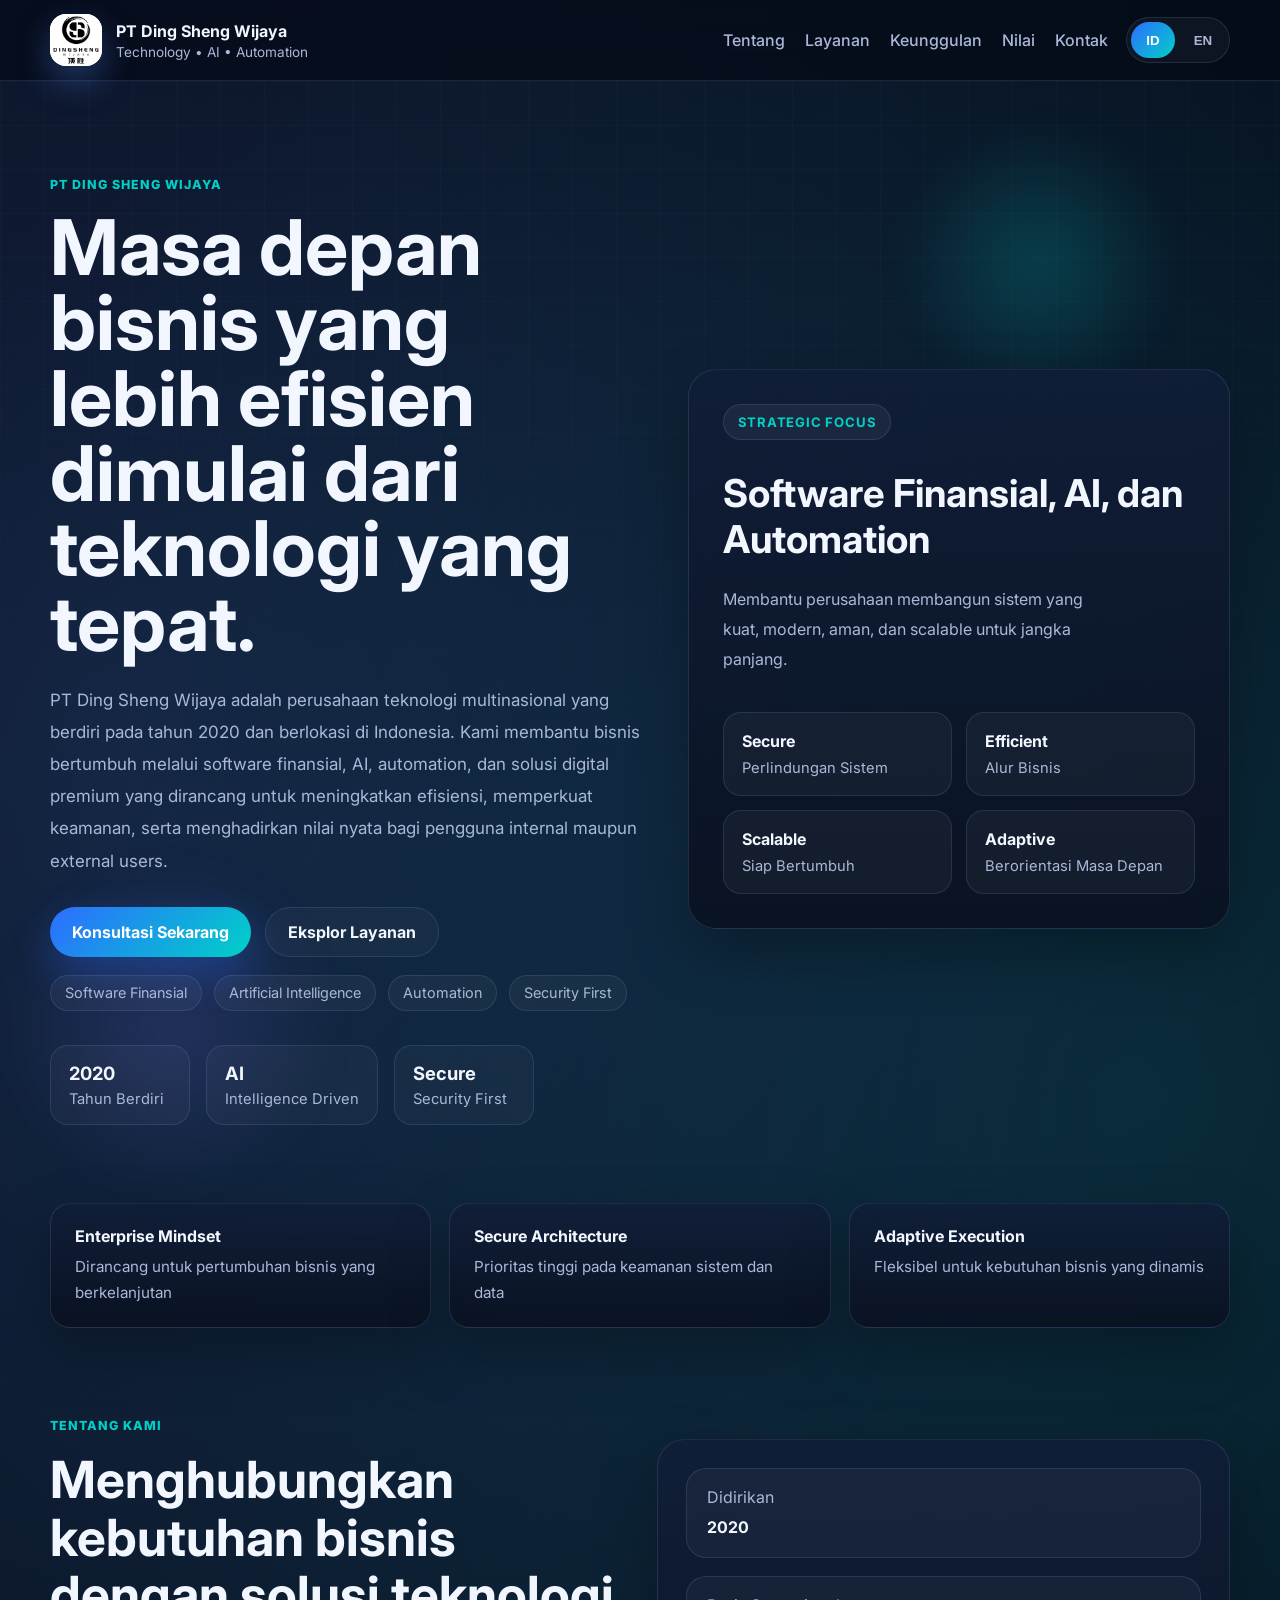
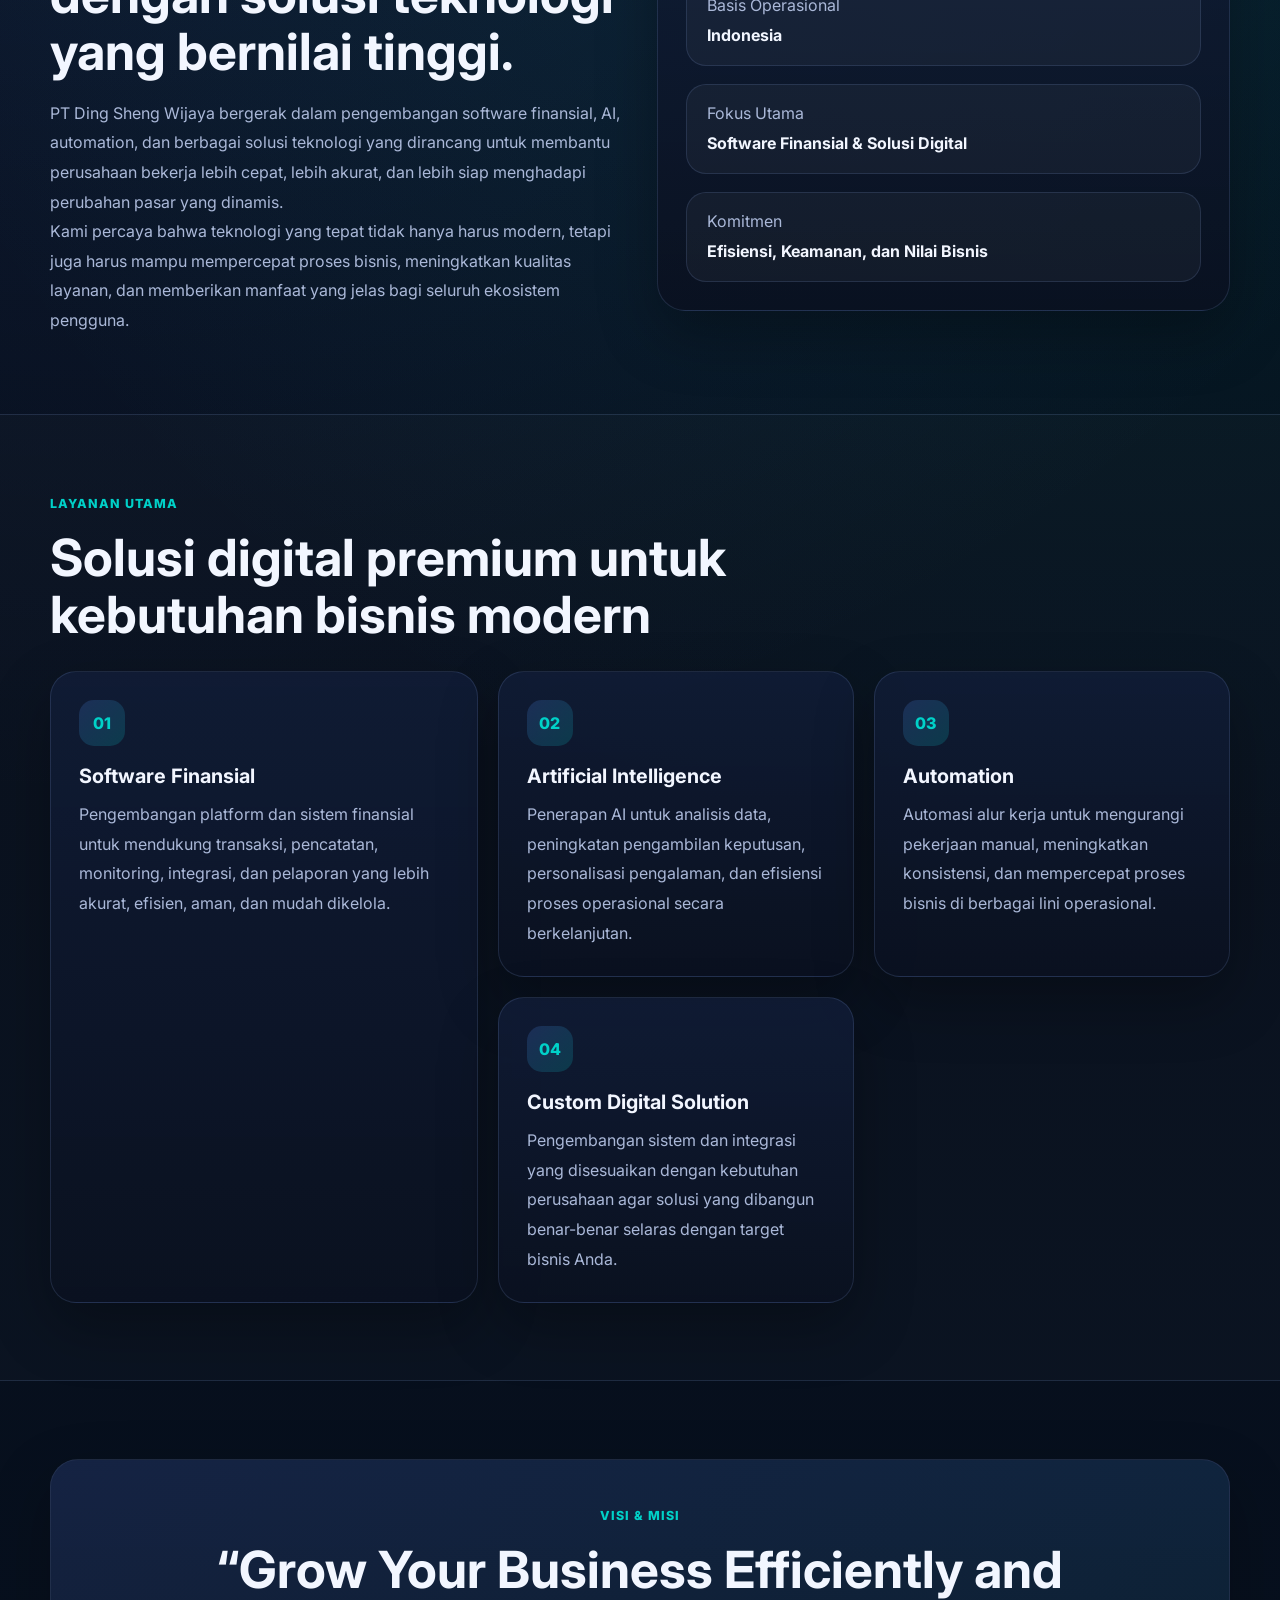
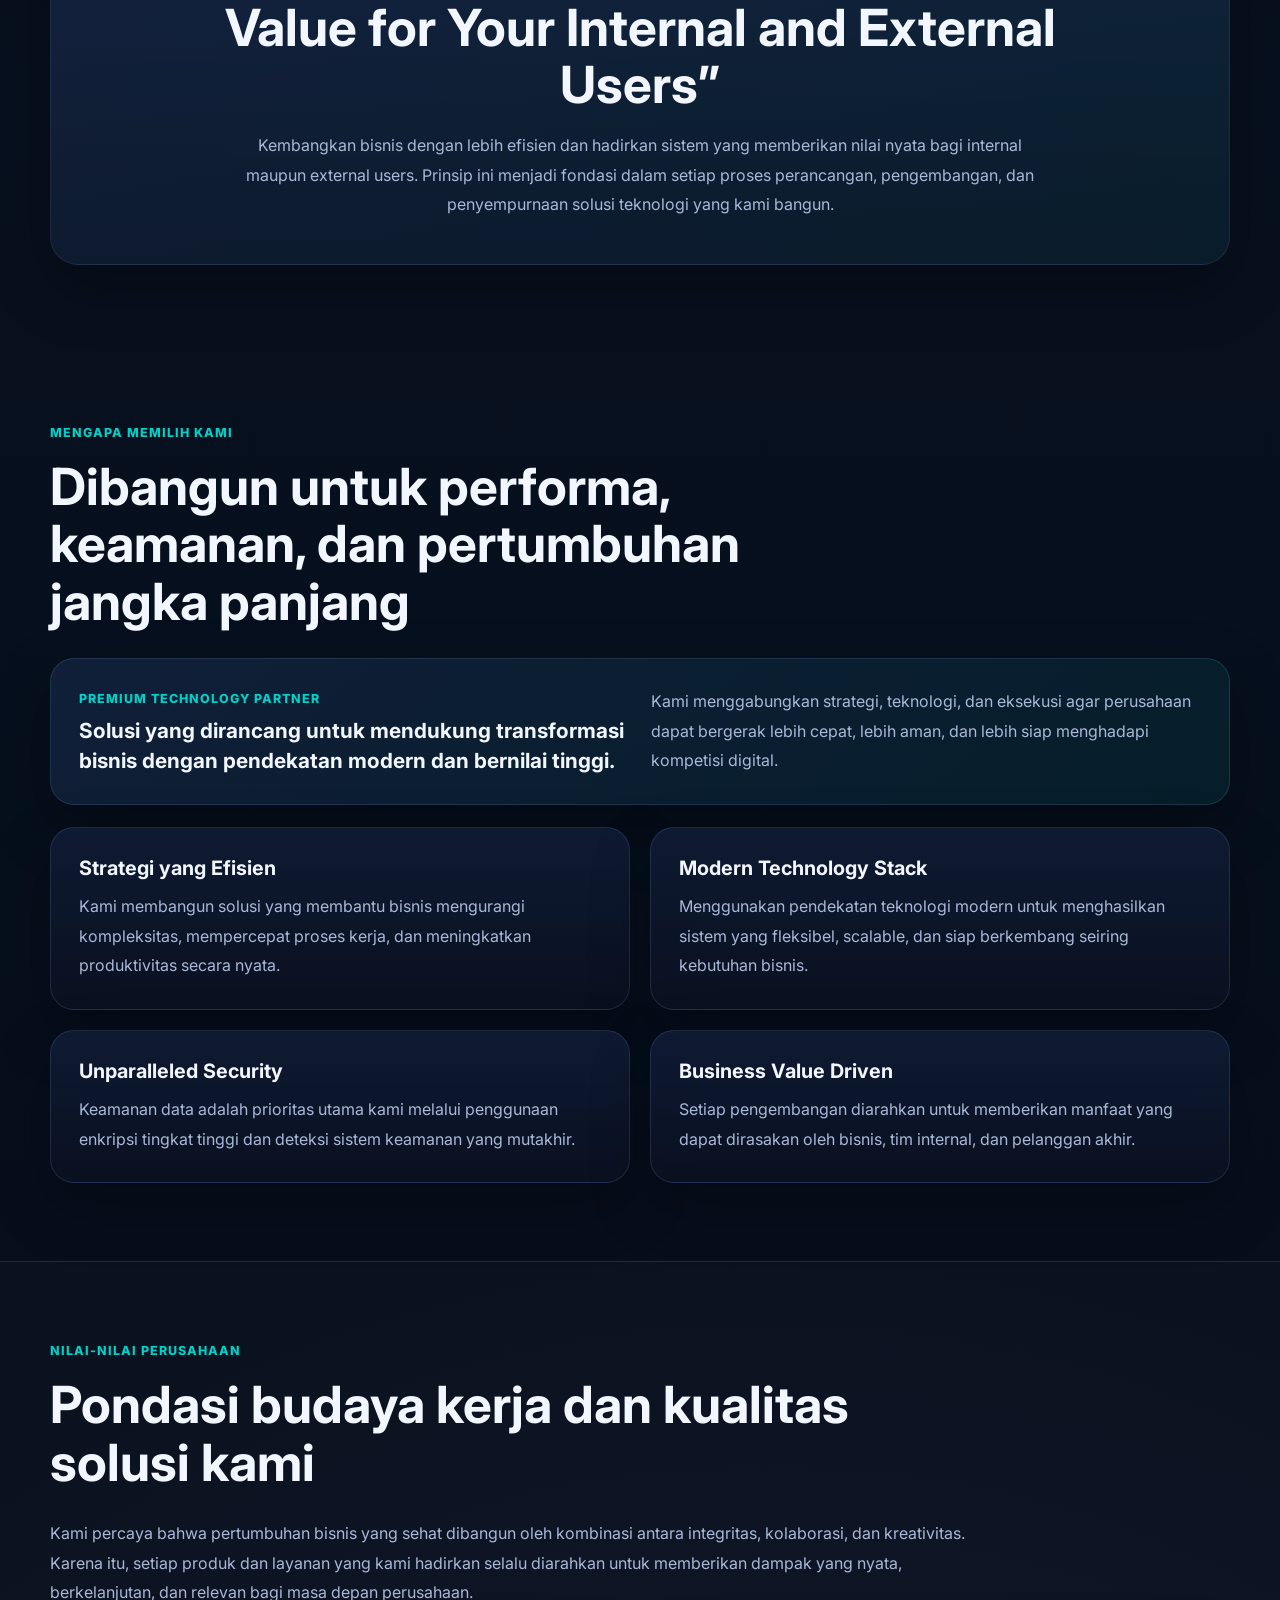
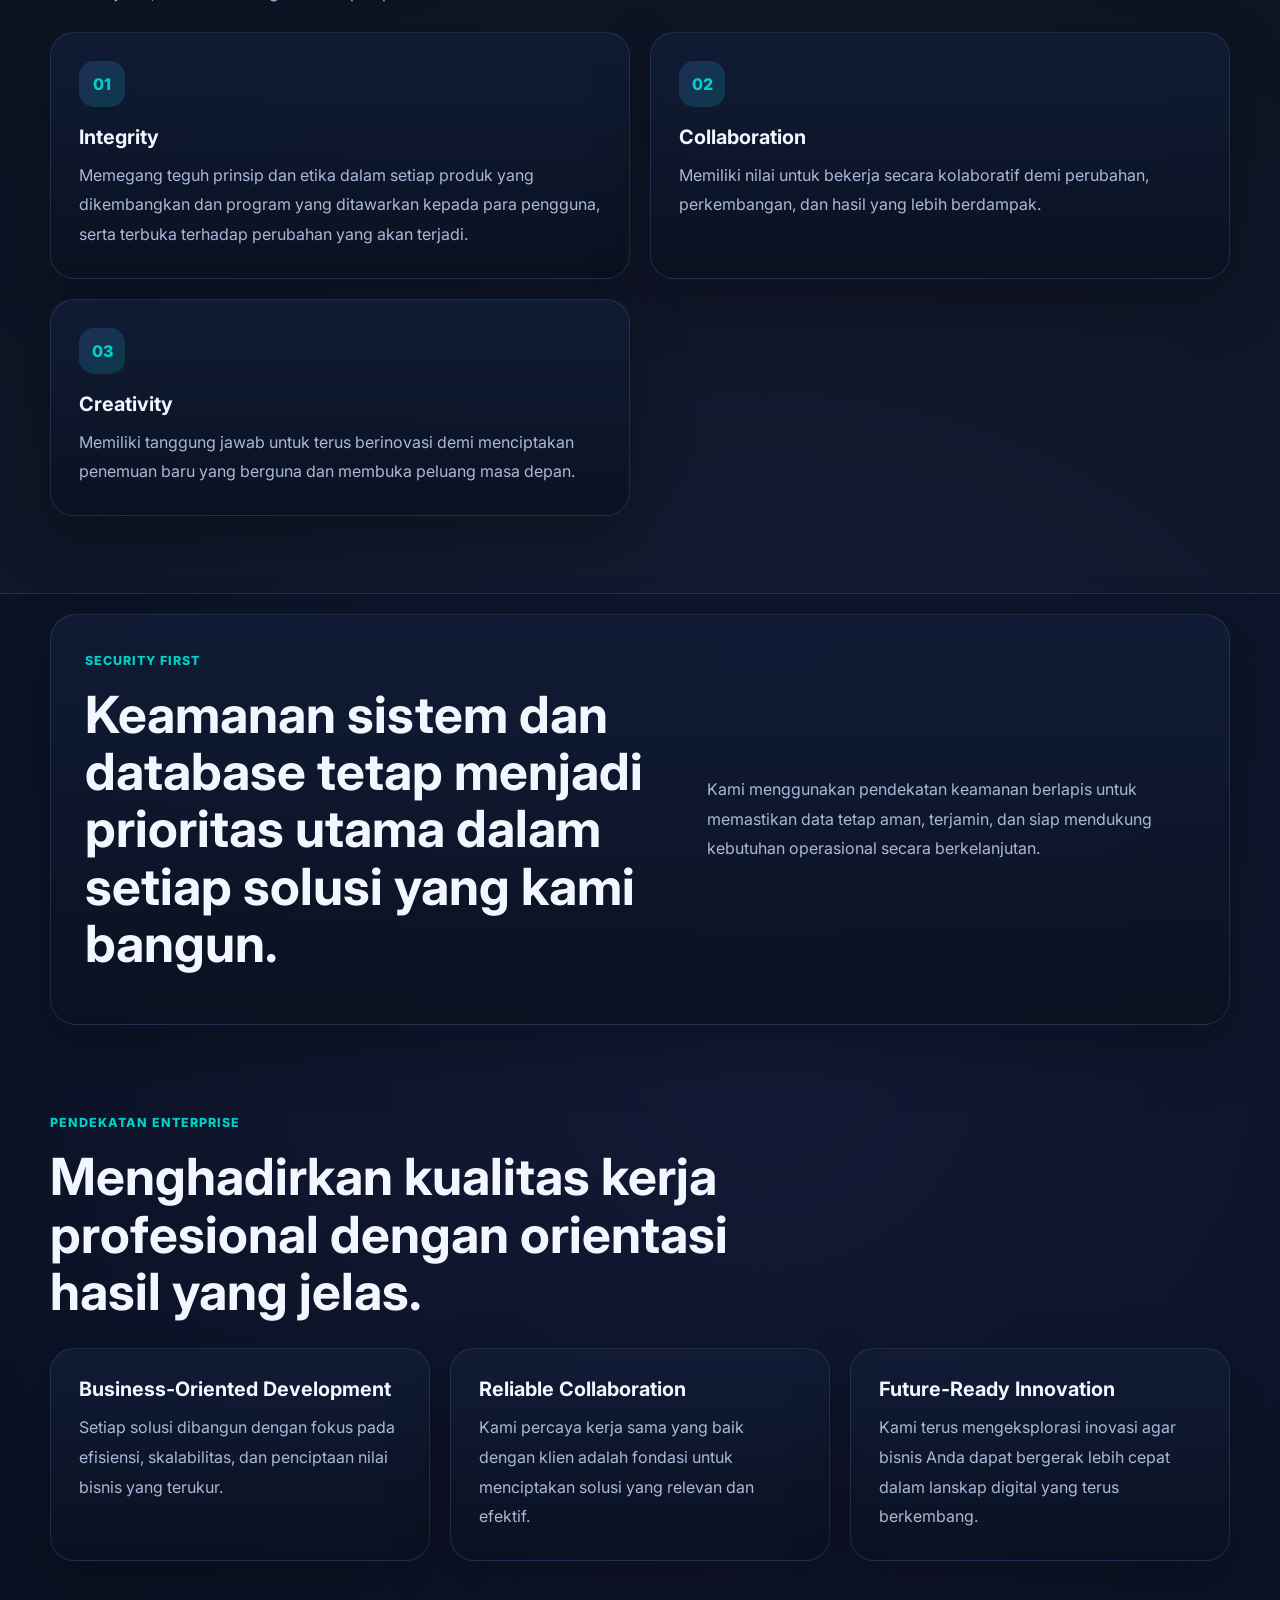
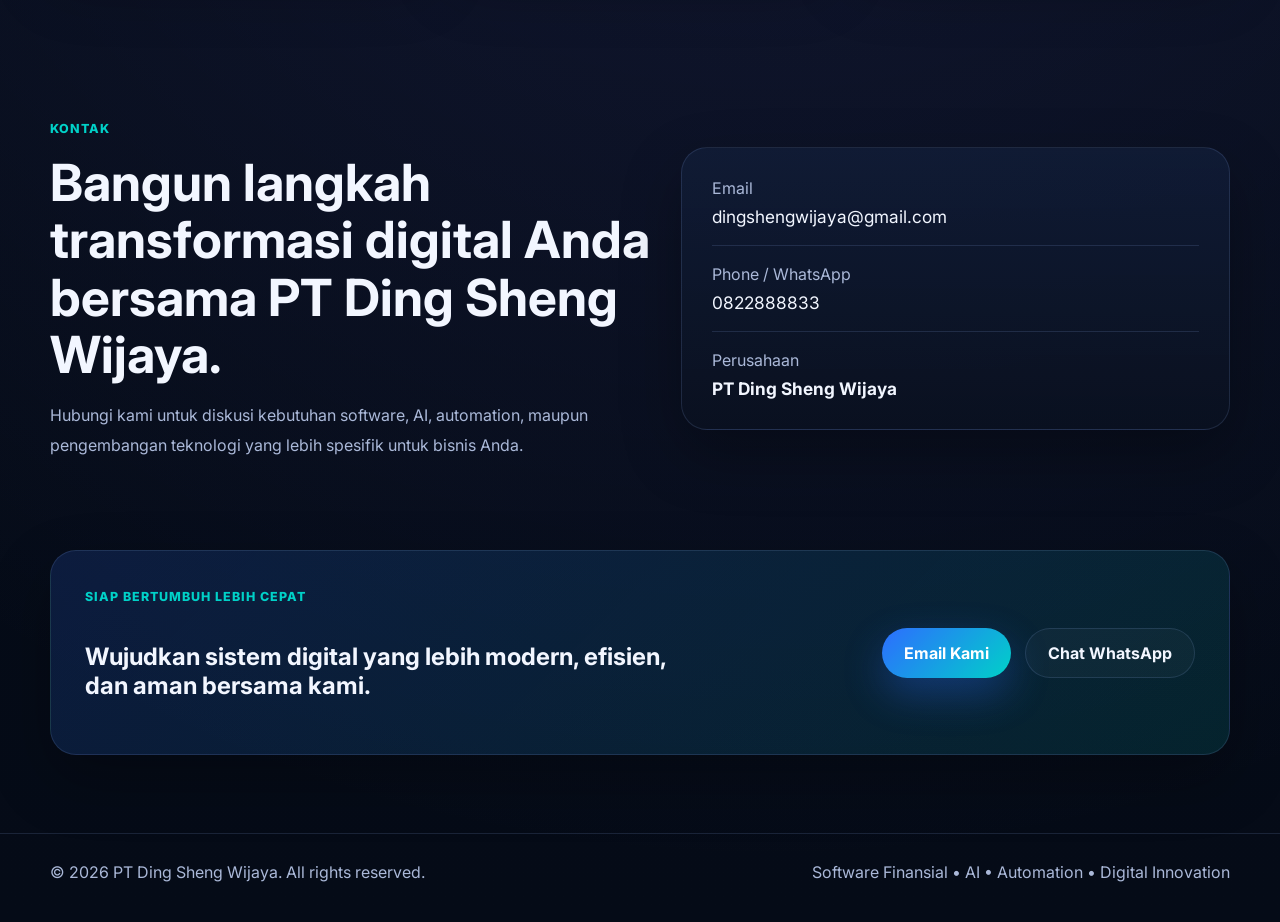
==== commit d09551fe: "Refresh IT handoff with bilingual website" ====
--- a/handoff/index.html
+++ b/handoff/index.html
@@ -20,264 +20,390 @@
           </div>
           <div class="brand-copy">
             <strong>PT Ding Sheng Wijaya</strong>
-            <span>Technology • AI • Automation</span>
+            <span data-i18n="brand.tagline">Technology • AI • Automation</span>
           </div>
         </a>
-        <nav class="nav">
-          <a href="#tentang">Tentang</a>
-          <a href="#layanan">Layanan</a>
-          <a href="#keunggulan">Keunggulan</a>
-          <a href="#nilai">Nilai</a>
-          <a href="#kontak">Kontak</a>
-        </nav>
+        <div class="nav-right">
+          <nav class="nav">
+            <a href="#tentang" data-i18n="nav.about">Tentang</a>
+            <a href="#layanan" data-i18n="nav.services">Layanan</a>
+            <a href="#keunggulan" data-i18n="nav.advantages">Keunggulan</a>
+            <a href="#nilai" data-i18n="nav.values">Nilai</a>
+            <a href="#kontak" data-i18n="nav.contact">Kontak</a>
+          </nav>
+          <div class="lang-switcher" aria-label="Language switcher">
+            <button class="lang-btn active" data-lang="id" type="button">ID</button>
+            <button class="lang-btn" data-lang="en" type="button">EN</button>
+          </div>
+        </div>
       </div>
     </header>
+
     <main id="top">
       <section class="hero-section">
         <div class="orb orb-a"></div>
         <div class="orb orb-b"></div>
         <div class="container hero-grid">
           <div class="hero-copy">
-            <span class="section-tag">PT DING SHENG WIJAYA</span>
-            <h1>Masa depan bisnis yang lebih efisien dimulai dari teknologi yang tepat.</h1>
-            <p class="hero-lead">PT Ding Sheng Wijaya adalah perusahaan teknologi multinasional yang berdiri pada tahun 2020 dan berlokasi di Indonesia. Kami membantu bisnis bertumbuh melalui software finansial, AI, automation, dan solusi digital premium yang dirancang untuk meningkatkan efisiensi, memperkuat keamanan, serta menghadirkan nilai nyata bagi pengguna internal maupun external users.</p>
+            <span class="section-tag" data-i18n="hero.eyebrow">PT DING SHENG WIJAYA</span>
+            <h1 data-i18n="hero.title">Masa depan bisnis yang lebih efisien dimulai dari teknologi yang tepat.</h1>
+            <p class="hero-lead" data-i18n="hero.lead">PT Ding Sheng Wijaya adalah perusahaan teknologi multinasional yang berdiri pada tahun 2020 dan berlokasi di Indonesia. Kami membantu bisnis bertumbuh melalui software finansial, AI, automation, dan solusi digital premium yang dirancang untuk meningkatkan efisiensi, memperkuat keamanan, serta menghadirkan nilai nyata bagi pengguna internal maupun external users.</p>
             <div class="hero-actions">
-              <a class="btn btn-primary" href="#kontak">Konsultasi Sekarang</a>
-              <a class="btn btn-secondary" href="#layanan">Eksplor Layanan</a>
+              <a class="btn btn-primary" href="#kontak" data-i18n="hero.ctaPrimary">Konsultasi Sekarang</a>
+              <a class="btn btn-secondary" href="#layanan" data-i18n="hero.ctaSecondary">Eksplor Layanan</a>
             </div>
             <div class="trust-strip">
-              <span>Software Finansial</span>
-              <span>Artificial Intelligence</span>
-              <span>Automation</span>
-              <span>Security First</span>
+              <span data-i18n="hero.pill1">Software Finansial</span>
+              <span data-i18n="hero.pill2">Artificial Intelligence</span>
+              <span data-i18n="hero.pill3">Automation</span>
+              <span data-i18n="hero.pill4">Security First</span>
             </div>
             <div class="hero-metrics">
-              <div class="metric-item"><strong>2020</strong><span>Tahun Berdiri</span></div>
-              <div class="metric-item"><strong>AI</strong><span>Intelligence Driven</span></div>
-              <div class="metric-item"><strong>Secure</strong><span>Security First</span></div>
+              <div class="metric-item"><strong>2020</strong><span data-i18n="hero.metric1">Tahun Berdiri</span></div>
+              <div class="metric-item"><strong>AI</strong><span data-i18n="hero.metric2">Intelligence Driven</span></div>
+              <div class="metric-item"><strong>Secure</strong><span data-i18n="hero.metric3">Security First</span></div>
             </div>
           </div>
           <div class="hero-visual">
             <div class="hero-visual-panel">
-              <div class="visual-badge">Strategic Focus</div>
-              <h3>Software Finansial, AI, dan Automation</h3>
-              <p>Membantu perusahaan membangun sistem yang kuat, modern, aman, dan scalable untuk jangka panjang.</p>
+              <div class="visual-badge" data-i18n="hero.visualBadge">Strategic Focus</div>
+              <h3 data-i18n="hero.visualTitle">Software Finansial, AI, dan Automation</h3>
+              <p data-i18n="hero.visualText">Membantu perusahaan membangun sistem yang kuat, modern, aman, dan scalable untuk jangka panjang.</p>
               <div class="visual-mini-grid">
-                <div><strong>Secure</strong><span>System Protection</span></div>
-                <div><strong>Efficient</strong><span>Business Flow</span></div>
-                <div><strong>Scalable</strong><span>Growth Ready</span></div>
-                <div><strong>Adaptive</strong><span>Future Oriented</span></div>
+                <div><strong>Secure</strong><span data-i18n="hero.visual1">System Protection</span></div>
+                <div><strong>Efficient</strong><span data-i18n="hero.visual2">Business Flow</span></div>
+                <div><strong>Scalable</strong><span data-i18n="hero.visual3">Growth Ready</span></div>
+                <div><strong>Adaptive</strong><span data-i18n="hero.visual4">Future Oriented</span></div>
               </div>
             </div>
           </div>
         </div>
       </section>
+
       <section class="section capability-strip">
         <div class="container capability-grid">
-          <div class="capability-item"><strong>Enterprise Mindset</strong><span>Dirancang untuk pertumbuhan bisnis yang berkelanjutan</span></div>
-          <div class="capability-item"><strong>Secure Architecture</strong><span>Prioritas tinggi pada keamanan sistem dan data</span></div>
-          <div class="capability-item"><strong>Adaptive Execution</strong><span>Fleksibel untuk kebutuhan bisnis yang dinamis</span></div>
-        </div>
-      </section>
+          <div class="capability-item"><strong data-i18n="capability.1.title">Enterprise Mindset</strong><span data-i18n="capability.1.text">Dirancang untuk pertumbuhan bisnis yang berkelanjutan</span></div>
+          <div class="capability-item"><strong data-i18n="capability.2.title">Secure Architecture</strong><span data-i18n="capability.2.text">Prioritas tinggi pada keamanan sistem dan data</span></div>
+          <div class="capability-item"><strong data-i18n="capability.3.title">Adaptive Execution</strong><span data-i18n="capability.3.text">Fleksibel untuk kebutuhan bisnis yang dinamis</span></div>
+        </div>
+      </section>
+
       <section id="tentang" class="section">
         <div class="container about-grid">
           <div class="about-copy">
-            <span class="section-tag">Tentang Kami</span>
-            <h2>Menghubungkan kebutuhan bisnis dengan solusi teknologi yang bernilai tinggi.</h2>
-            <p>PT Ding Sheng Wijaya bergerak dalam pengembangan software finansial, AI, automation, dan berbagai solusi teknologi yang dirancang untuk membantu perusahaan bekerja lebih cepat, lebih akurat, dan lebih siap menghadapi perubahan pasar yang dinamis.</p>
-            <p>Kami percaya bahwa teknologi yang tepat tidak hanya harus modern, tetapi juga harus mampu mempercepat proses bisnis, meningkatkan kualitas layanan, dan memberikan manfaat yang jelas bagi seluruh ekosistem pengguna.</p>
+            <span class="section-tag" data-i18n="about.eyebrow">Tentang Kami</span>
+            <h2 data-i18n="about.title">Menghubungkan kebutuhan bisnis dengan solusi teknologi yang bernilai tinggi.</h2>
+            <p data-i18n="about.p1">PT Ding Sheng Wijaya bergerak dalam pengembangan software finansial, AI, automation, dan berbagai solusi teknologi yang dirancang untuk membantu perusahaan bekerja lebih cepat, lebih akurat, dan lebih siap menghadapi perubahan pasar yang dinamis.</p>
+            <p data-i18n="about.p2">Kami percaya bahwa teknologi yang tepat tidak hanya harus modern, tetapi juga harus mampu mempercepat proses bisnis, meningkatkan kualitas layanan, dan memberikan manfaat yang jelas bagi seluruh ekosistem pengguna.</p>
           </div>
           <div class="about-image-card summary-card">
             <div class="summary-item">
-              <span>Didirikan</span>
+              <span data-i18n="about.summary1.label">Didirikan</span>
               <strong>2020</strong>
             </div>
             <div class="summary-item">
-              <span>Basis Operasional</span>
-              <strong>Indonesia</strong>
+              <span data-i18n="about.summary2.label">Basis Operasional</span>
+              <strong data-i18n="about.summary2.value">Indonesia</strong>
             </div>
             <div class="summary-item">
-              <span>Fokus Utama</span>
-              <strong>Software Finansial & Solusi Digital</strong>
+              <span data-i18n="about.summary3.label">Fokus Utama</span>
+              <strong data-i18n="about.summary3.value">Software Finansial & Solusi Digital</strong>
             </div>
             <div class="summary-item">
-              <span>Komitmen</span>
-              <strong>Efisiensi, Keamanan, dan Nilai Bisnis</strong>
-            </div>
-          </div>
-        </div>
-      </section>
+              <span data-i18n="about.summary4.label">Komitmen</span>
+              <strong data-i18n="about.summary4.value">Efisiensi, Keamanan, dan Nilai Bisnis</strong>
+            </div>
+          </div>
+        </div>
+      </section>
+
       <section id="layanan" class="section alt-section">
         <div class="container">
           <div class="section-head">
-            <span class="section-tag">Layanan Utama</span>
-            <h2>Solusi digital premium untuk kebutuhan bisnis modern</h2>
+            <span class="section-tag" data-i18n="services.eyebrow">Layanan Utama</span>
+            <h2 data-i18n="services.title">Solusi digital premium untuk kebutuhan bisnis modern</h2>
           </div>
           <div class="service-grid detailed-grid">
             <article class="feature-card large">
               <div class="icon-badge">01</div>
-              <h3>Software Finansial</h3>
-              <p>Pengembangan platform dan sistem finansial untuk mendukung transaksi, pencatatan, monitoring, integrasi, dan pelaporan yang lebih akurat, efisien, aman, dan mudah dikelola.</p>
+              <h3 data-i18n="services.1.title">Software Finansial</h3>
+              <p data-i18n="services.1.text">Pengembangan platform dan sistem finansial untuk mendukung transaksi, pencatatan, monitoring, integrasi, dan pelaporan yang lebih akurat, efisien, aman, dan mudah dikelola.</p>
             </article>
             <article class="feature-card">
               <div class="icon-badge">02</div>
-              <h3>Artificial Intelligence</h3>
-              <p>Penerapan AI untuk analisis data, peningkatan pengambilan keputusan, personalisasi pengalaman, dan efisiensi proses operasional secara berkelanjutan.</p>
+              <h3 data-i18n="services.2.title">Artificial Intelligence</h3>
+              <p data-i18n="services.2.text">Penerapan AI untuk analisis data, peningkatan pengambilan keputusan, personalisasi pengalaman, dan efisiensi proses operasional secara berkelanjutan.</p>
             </article>
             <article class="feature-card">
               <div class="icon-badge">03</div>
-              <h3>Automation</h3>
-              <p>Automasi alur kerja untuk mengurangi pekerjaan manual, meningkatkan konsistensi, dan mempercepat proses bisnis di berbagai lini operasional.</p>
+              <h3 data-i18n="services.3.title">Automation</h3>
+              <p data-i18n="services.3.text">Automasi alur kerja untuk mengurangi pekerjaan manual, meningkatkan konsistensi, dan mempercepat proses bisnis di berbagai lini operasional.</p>
             </article>
             <article class="feature-card">
               <div class="icon-badge">04</div>
-              <h3>Custom Digital Solution</h3>
-              <p>Pengembangan sistem dan integrasi yang disesuaikan dengan kebutuhan perusahaan agar solusi yang dibangun benar-benar selaras dengan target bisnis Anda.</p>
-            </article>
-          </div>
-        </div>
-      </section>
+              <h3 data-i18n="services.4.title">Custom Digital Solution</h3>
+              <p data-i18n="services.4.text">Pengembangan sistem dan integrasi yang disesuaikan dengan kebutuhan perusahaan agar solusi yang dibangun benar-benar selaras dengan target bisnis Anda.</p>
+            </article>
+          </div>
+        </div>
+      </section>
+
       <section class="section statement-section">
         <div class="container statement-box">
-          <span class="section-tag">Visi & Misi</span>
-          <h2>“Grow Your Business Efficiently and Value for Your Internal and External Users”</h2>
-          <p>Kembangkan bisnis dengan lebih efisien dan hadirkan sistem yang memberikan nilai nyata bagi internal maupun external users. Prinsip ini menjadi fondasi dalam setiap proses perancangan, pengembangan, dan penyempurnaan solusi teknologi yang kami bangun.</p>
-        </div>
-      </section>
+          <span class="section-tag" data-i18n="vision.eyebrow">Visi & Misi</span>
+          <h2 data-i18n="vision.title">“Grow Your Business Efficiently and Value for Your Internal and External Users”</h2>
+          <p data-i18n="vision.text">Kembangkan bisnis dengan lebih efisien dan hadirkan sistem yang memberikan nilai nyata bagi internal maupun external users. Prinsip ini menjadi fondasi dalam setiap proses perancangan, pengembangan, dan penyempurnaan solusi teknologi yang kami bangun.</p>
+        </div>
+      </section>
+
       <section id="keunggulan" class="section">
         <div class="container">
           <div class="section-head">
-            <span class="section-tag">Mengapa Memilih Kami</span>
-            <h2>Dibangun untuk performa, keamanan, dan pertumbuhan jangka panjang</h2>
+            <span class="section-tag" data-i18n="why.eyebrow">Mengapa Memilih Kami</span>
+            <h2 data-i18n="why.title">Dibangun untuk performa, keamanan, dan pertumbuhan jangka panjang</h2>
           </div>
           <div class="premium-banner">
             <div>
-              <span class="mini-label">Premium Technology Partner</span>
-              <strong>Solusi yang dirancang untuk mendukung transformasi bisnis dengan pendekatan modern dan bernilai tinggi.</strong>
-            </div>
-            <p>Kami menggabungkan strategi, teknologi, dan eksekusi agar perusahaan dapat bergerak lebih cepat, lebih aman, dan lebih siap menghadapi kompetisi digital.</p>
+              <span class="mini-label" data-i18n="why.bannerLabel">Premium Technology Partner</span>
+              <strong data-i18n="why.bannerTitle">Solusi yang dirancang untuk mendukung transformasi bisnis dengan pendekatan modern dan bernilai tinggi.</strong>
+            </div>
+            <p data-i18n="why.bannerText">Kami menggabungkan strategi, teknologi, dan eksekusi agar perusahaan dapat bergerak lebih cepat, lebih aman, dan lebih siap menghadapi kompetisi digital.</p>
           </div>
           <div class="advantage-grid">
             <article class="advantage-card">
-              <h3>Strategi yang Efisien</h3>
-              <p>Kami membangun solusi yang membantu bisnis mengurangi kompleksitas, mempercepat proses kerja, dan meningkatkan produktivitas secara nyata.</p>
+              <h3 data-i18n="why.1.title">Strategi yang Efisien</h3>
+              <p data-i18n="why.1.text">Kami membangun solusi yang membantu bisnis mengurangi kompleksitas, mempercepat proses kerja, dan meningkatkan produktivitas secara nyata.</p>
             </article>
             <article class="advantage-card">
-              <h3>Modern Technology Stack</h3>
-              <p>Menggunakan pendekatan teknologi modern untuk menghasilkan sistem yang fleksibel, scalable, dan siap berkembang seiring kebutuhan bisnis.</p>
+              <h3 data-i18n="why.2.title">Modern Technology Stack</h3>
+              <p data-i18n="why.2.text">Menggunakan pendekatan teknologi modern untuk menghasilkan sistem yang fleksibel, scalable, dan siap berkembang seiring kebutuhan bisnis.</p>
             </article>
             <article class="advantage-card">
-              <h3>Unparalleled Security</h3>
-              <p>Keamanan data adalah prioritas utama kami melalui penggunaan enkripsi tingkat tinggi dan deteksi sistem keamanan yang mutakhir.</p>
+              <h3 data-i18n="why.3.title">Unparalleled Security</h3>
+              <p data-i18n="why.3.text">Keamanan data adalah prioritas utama kami melalui penggunaan enkripsi tingkat tinggi dan deteksi sistem keamanan yang mutakhir.</p>
             </article>
             <article class="advantage-card">
-              <h3>Business Value Driven</h3>
-              <p>Setiap pengembangan diarahkan untuk memberikan manfaat yang dapat dirasakan oleh bisnis, tim internal, dan pelanggan akhir.</p>
-            </article>
-          </div>
-        </div>
-      </section>
+              <h3 data-i18n="why.4.title">Business Value Driven</h3>
+              <p data-i18n="why.4.text">Setiap pengembangan diarahkan untuk memberikan manfaat yang dapat dirasakan oleh bisnis, tim internal, dan pelanggan akhir.</p>
+            </article>
+          </div>
+        </div>
+      </section>
+
       <section id="nilai" class="section alt-section">
         <div class="container">
           <div class="section-head">
-            <span class="section-tag">Nilai-Nilai Perusahaan</span>
-            <h2>Pondasi budaya kerja dan kualitas solusi kami</h2>
+            <span class="section-tag" data-i18n="values.eyebrow">Nilai-Nilai Perusahaan</span>
+            <h2 data-i18n="values.title">Pondasi budaya kerja dan kualitas solusi kami</h2>
           </div>
           <div class="narrative-block">
-            <p>Kami percaya bahwa pertumbuhan bisnis yang sehat dibangun oleh kombinasi antara integritas, kolaborasi, dan kreativitas. Karena itu, setiap produk dan layanan yang kami hadirkan selalu diarahkan untuk memberikan dampak yang nyata, berkelanjutan, dan relevan bagi masa depan perusahaan.</p>
+            <p data-i18n="values.intro">Kami percaya bahwa pertumbuhan bisnis yang sehat dibangun oleh kombinasi antara integritas, kolaborasi, dan kreativitas. Karena itu, setiap produk dan layanan yang kami hadirkan selalu diarahkan untuk memberikan dampak yang nyata, berkelanjutan, dan relevan bagi masa depan perusahaan.</p>
           </div>
           <div class="value-grid">
             <article class="value-panel">
               <div class="value-label">01</div>
               <h3>Integrity</h3>
-              <p>Memegang teguh prinsip dan etika dalam setiap produk yang dikembangkan dan program yang ditawarkan kepada para pengguna, serta terbuka terhadap perubahan yang akan terjadi.</p>
+              <p data-i18n="values.1.text">Memegang teguh prinsip dan etika dalam setiap produk yang dikembangkan dan program yang ditawarkan kepada para pengguna, serta terbuka terhadap perubahan yang akan terjadi.</p>
             </article>
             <article class="value-panel">
               <div class="value-label">02</div>
               <h3>Collaboration</h3>
-              <p>Memiliki nilai untuk bekerja secara kolaboratif demi perubahan, perkembangan, dan hasil yang lebih berdampak.</p>
+              <p data-i18n="values.2.text">Memiliki nilai untuk bekerja secara kolaboratif demi perubahan, perkembangan, dan hasil yang lebih berdampak.</p>
             </article>
             <article class="value-panel">
               <div class="value-label">03</div>
               <h3>Creativity</h3>
-              <p>Memiliki tanggung jawab untuk terus berinovasi demi menciptakan penemuan baru yang berguna dan membuka peluang masa depan.</p>
-            </article>
-          </div>
-        </div>
-      </section>
+              <p data-i18n="values.3.text">Memiliki tanggung jawab untuk terus berinovasi demi menciptakan penemuan baru yang berguna dan membuka peluang masa depan.</p>
+            </article>
+          </div>
+        </div>
+      </section>
+
       <section class="section security-band">
         <div class="container security-box">
           <div>
-            <span class="section-tag">Security First</span>
-            <h2>Keamanan sistem dan database tetap menjadi prioritas utama dalam setiap solusi yang kami bangun.</h2>
-          </div>
-          <p>Kami menggunakan pendekatan keamanan berlapis untuk memastikan data tetap aman, terjamin, dan siap mendukung kebutuhan operasional secara berkelanjutan.</p>
-        </div>
-      </section>
+            <span class="section-tag" data-i18n="security.eyebrow">Security First</span>
+            <h2 data-i18n="security.title">Keamanan sistem dan database tetap menjadi prioritas utama dalam setiap solusi yang kami bangun.</h2>
+          </div>
+          <p data-i18n="security.text">Kami menggunakan pendekatan keamanan berlapis untuk memastikan data tetap aman, terjamin, dan siap mendukung kebutuhan operasional secara berkelanjutan.</p>
+        </div>
+      </section>
+
       <section class="section enterprise-section">
         <div class="container enterprise-shell">
           <div class="section-head narrow">
-            <span class="section-tag">Pendekatan Enterprise</span>
-            <h2>Menghadirkan kualitas kerja profesional dengan orientasi hasil yang jelas.</h2>
+            <span class="section-tag" data-i18n="enterprise.eyebrow">Pendekatan Enterprise</span>
+            <h2 data-i18n="enterprise.title">Menghadirkan kualitas kerja profesional dengan orientasi hasil yang jelas.</h2>
           </div>
           <div class="enterprise-grid">
             <article class="enterprise-card">
-              <h3>Business-Oriented Development</h3>
-              <p>Setiap solusi dibangun dengan fokus pada efisiensi, skalabilitas, dan penciptaan nilai bisnis yang terukur.</p>
+              <h3 data-i18n="enterprise.1.title">Business-Oriented Development</h3>
+              <p data-i18n="enterprise.1.text">Setiap solusi dibangun dengan fokus pada efisiensi, skalabilitas, dan penciptaan nilai bisnis yang terukur.</p>
             </article>
             <article class="enterprise-card">
-              <h3>Reliable Collaboration</h3>
-              <p>Kami percaya kerja sama yang baik dengan klien adalah fondasi untuk menciptakan solusi yang relevan dan efektif.</p>
+              <h3 data-i18n="enterprise.2.title">Reliable Collaboration</h3>
+              <p data-i18n="enterprise.2.text">Kami percaya kerja sama yang baik dengan klien adalah fondasi untuk menciptakan solusi yang relevan dan efektif.</p>
             </article>
             <article class="enterprise-card">
-              <h3>Future-Ready Innovation</h3>
-              <p>Kami terus mengeksplorasi inovasi agar bisnis Anda dapat bergerak lebih cepat dalam lanskap digital yang terus berkembang.</p>
-            </article>
-          </div>
-        </div>
-      </section>
+              <h3 data-i18n="enterprise.3.title">Future-Ready Innovation</h3>
+              <p data-i18n="enterprise.3.text">Kami terus mengeksplorasi inovasi agar bisnis Anda dapat bergerak lebih cepat dalam lanskap digital yang terus berkembang.</p>
+            </article>
+          </div>
+        </div>
+      </section>
+
       <section id="kontak" class="section contact-section">
         <div class="container contact-shell">
           <div class="contact-copy">
-            <span class="section-tag">Kontak</span>
-            <h2>Bangun langkah transformasi digital Anda bersama PT Ding Sheng Wijaya.</h2>
-            <p>Hubungi kami untuk diskusi kebutuhan software, AI, automation, maupun pengembangan teknologi yang lebih spesifik untuk bisnis Anda.</p>
+            <span class="section-tag" data-i18n="contact.eyebrow">Kontak</span>
+            <h2 data-i18n="contact.title">Bangun langkah transformasi digital Anda bersama PT Ding Sheng Wijaya.</h2>
+            <p data-i18n="contact.text">Hubungi kami untuk diskusi kebutuhan software, AI, automation, maupun pengembangan teknologi yang lebih spesifik untuk bisnis Anda.</p>
           </div>
           <div class="contact-panel">
             <div class="contact-row">
-              <span>Email</span>
+              <span data-i18n="contact.email">Email</span>
               <a href="mailto:dingshengwijaya@gmail.com">dingshengwijaya@gmail.com</a>
             </div>
             <div class="contact-row">
-              <span>Phone / WhatsApp</span>
+              <span data-i18n="contact.phone">Phone / WhatsApp</span>
               <a href="https://wa.me/62822888833" target="_blank" rel="noopener noreferrer">0822888833</a>
             </div>
             <div class="contact-row">
-              <span>Perusahaan</span>
+              <span data-i18n="contact.company">Perusahaan</span>
               <strong>PT Ding Sheng Wijaya</strong>
             </div>
           </div>
         </div>
       </section>
+
       <section class="section final-cta">
         <div class="container final-cta-box">
           <div>
-            <span class="section-tag">Siap Bertumbuh Lebih Cepat</span>
-            <h2>Wujudkan sistem digital yang lebih modern, efisien, dan aman bersama kami.</h2>
+            <span class="section-tag" data-i18n="cta.eyebrow">Siap Bertumbuh Lebih Cepat</span>
+            <h2 data-i18n="cta.title">Wujudkan sistem digital yang lebih modern, efisien, dan aman bersama kami.</h2>
           </div>
           <div class="final-cta-actions">
-            <a class="btn btn-primary" href="mailto:dingshengwijaya@gmail.com">Email Kami</a>
-            <a class="btn btn-secondary" href="https://wa.me/62822888833" target="_blank" rel="noopener noreferrer">Chat WhatsApp</a>
+            <a class="btn btn-primary" href="mailto:dingshengwijaya@gmail.com" data-i18n="cta.email">Email Kami</a>
+            <a class="btn btn-secondary" href="https://wa.me/62822888833" target="_blank" rel="noopener noreferrer" data-i18n="cta.whatsapp">Chat WhatsApp</a>
           </div>
         </div>
       </section>
     </main>
+
     <footer class="site-footer">
       <div class="container footer-wrap">
         <p>© 2026 PT Ding Sheng Wijaya. All rights reserved.</p>
-        <p>Software Finansial • AI • Automation • Digital Innovation</p>
+        <p data-i18n="footer.text">Software Finansial • AI • Automation • Digital Innovation</p>
       </div>
     </footer>
   </div>
+
+  <script>
+    const translations = {
+      id: {
+        'brand.tagline': 'Technology • AI • Automation',
+        'nav.about': 'Tentang', 'nav.services': 'Layanan', 'nav.advantages': 'Keunggulan', 'nav.values': 'Nilai', 'nav.contact': 'Kontak',
+        'hero.eyebrow': 'PT DING SHENG WIJAYA',
+        'hero.title': 'Masa depan bisnis yang lebih efisien dimulai dari teknologi yang tepat.',
+        'hero.lead': 'PT Ding Sheng Wijaya adalah perusahaan teknologi multinasional yang berdiri pada tahun 2020 dan berlokasi di Indonesia. Kami membantu bisnis bertumbuh melalui software finansial, AI, automation, dan solusi digital premium yang dirancang untuk meningkatkan efisiensi, memperkuat keamanan, serta menghadirkan nilai nyata bagi pengguna internal maupun external users.',
+        'hero.ctaPrimary': 'Konsultasi Sekarang', 'hero.ctaSecondary': 'Eksplor Layanan',
+        'hero.pill1': 'Software Finansial', 'hero.pill2': 'Artificial Intelligence', 'hero.pill3': 'Automation', 'hero.pill4': 'Security First',
+        'hero.metric1': 'Tahun Berdiri', 'hero.metric2': 'Intelligence Driven', 'hero.metric3': 'Security First',
+        'hero.visualBadge': 'Strategic Focus', 'hero.visualTitle': 'Software Finansial, AI, dan Automation', 'hero.visualText': 'Membantu perusahaan membangun sistem yang kuat, modern, aman, dan scalable untuk jangka panjang.',
+        'hero.visual1': 'Perlindungan Sistem', 'hero.visual2': 'Alur Bisnis', 'hero.visual3': 'Siap Bertumbuh', 'hero.visual4': 'Berorientasi Masa Depan',
+        'capability.1.title': 'Enterprise Mindset', 'capability.1.text': 'Dirancang untuk pertumbuhan bisnis yang berkelanjutan',
+        'capability.2.title': 'Secure Architecture', 'capability.2.text': 'Prioritas tinggi pada keamanan sistem dan data',
+        'capability.3.title': 'Adaptive Execution', 'capability.3.text': 'Fleksibel untuk kebutuhan bisnis yang dinamis',
+        'about.eyebrow': 'Tentang Kami', 'about.title': 'Menghubungkan kebutuhan bisnis dengan solusi teknologi yang bernilai tinggi.',
+        'about.p1': 'PT Ding Sheng Wijaya bergerak dalam pengembangan software finansial, AI, automation, dan berbagai solusi teknologi yang dirancang untuk membantu perusahaan bekerja lebih cepat, lebih akurat, dan lebih siap menghadapi perubahan pasar yang dinamis.',
+        'about.p2': 'Kami percaya bahwa teknologi yang tepat tidak hanya harus modern, tetapi juga harus mampu mempercepat proses bisnis, meningkatkan kualitas layanan, dan memberikan manfaat yang jelas bagi seluruh ekosistem pengguna.',
+        'about.summary1.label': 'Didirikan', 'about.summary2.label': 'Basis Operasional', 'about.summary2.value': 'Indonesia', 'about.summary3.label': 'Fokus Utama', 'about.summary3.value': 'Software Finansial & Solusi Digital', 'about.summary4.label': 'Komitmen', 'about.summary4.value': 'Efisiensi, Keamanan, dan Nilai Bisnis',
+        'services.eyebrow': 'Layanan Utama', 'services.title': 'Solusi digital premium untuk kebutuhan bisnis modern',
+        'services.1.title': 'Software Finansial', 'services.1.text': 'Pengembangan platform dan sistem finansial untuk mendukung transaksi, pencatatan, monitoring, integrasi, dan pelaporan yang lebih akurat, efisien, aman, dan mudah dikelola.',
+        'services.2.title': 'Artificial Intelligence', 'services.2.text': 'Penerapan AI untuk analisis data, peningkatan pengambilan keputusan, personalisasi pengalaman, dan efisiensi proses operasional secara berkelanjutan.',
+        'services.3.title': 'Automation', 'services.3.text': 'Automasi alur kerja untuk mengurangi pekerjaan manual, meningkatkan konsistensi, dan mempercepat proses bisnis di berbagai lini operasional.',
+        'services.4.title': 'Custom Digital Solution', 'services.4.text': 'Pengembangan sistem dan integrasi yang disesuaikan dengan kebutuhan perusahaan agar solusi yang dibangun benar-benar selaras dengan target bisnis Anda.',
+        'vision.eyebrow': 'Visi & Misi', 'vision.title': '“Grow Your Business Efficiently and Value for Your Internal and External Users”', 'vision.text': 'Kembangkan bisnis dengan lebih efisien dan hadirkan sistem yang memberikan nilai nyata bagi internal maupun external users. Prinsip ini menjadi fondasi dalam setiap proses perancangan, pengembangan, dan penyempurnaan solusi teknologi yang kami bangun.',
+        'why.eyebrow': 'Mengapa Memilih Kami', 'why.title': 'Dibangun untuk performa, keamanan, dan pertumbuhan jangka panjang', 'why.bannerLabel': 'Premium Technology Partner', 'why.bannerTitle': 'Solusi yang dirancang untuk mendukung transformasi bisnis dengan pendekatan modern dan bernilai tinggi.', 'why.bannerText': 'Kami menggabungkan strategi, teknologi, dan eksekusi agar perusahaan dapat bergerak lebih cepat, lebih aman, dan lebih siap menghadapi kompetisi digital.',
+        'why.1.title': 'Strategi yang Efisien', 'why.1.text': 'Kami membangun solusi yang membantu bisnis mengurangi kompleksitas, mempercepat proses kerja, dan meningkatkan produktivitas secara nyata.',
+        'why.2.title': 'Modern Technology Stack', 'why.2.text': 'Menggunakan pendekatan teknologi modern untuk menghasilkan sistem yang fleksibel, scalable, dan siap berkembang seiring kebutuhan bisnis.',
+        'why.3.title': 'Unparalleled Security', 'why.3.text': 'Keamanan data adalah prioritas utama kami melalui penggunaan enkripsi tingkat tinggi dan deteksi sistem keamanan yang mutakhir.',
+        'why.4.title': 'Business Value Driven', 'why.4.text': 'Setiap pengembangan diarahkan untuk memberikan manfaat yang dapat dirasakan oleh bisnis, tim internal, dan pelanggan akhir.',
+        'values.eyebrow': 'Nilai-Nilai Perusahaan', 'values.title': 'Pondasi budaya kerja dan kualitas solusi kami', 'values.intro': 'Kami percaya bahwa pertumbuhan bisnis yang sehat dibangun oleh kombinasi antara integritas, kolaborasi, dan kreativitas. Karena itu, setiap produk dan layanan yang kami hadirkan selalu diarahkan untuk memberikan dampak yang nyata, berkelanjutan, dan relevan bagi masa depan perusahaan.',
+        'values.1.text': 'Memegang teguh prinsip dan etika dalam setiap produk yang dikembangkan dan program yang ditawarkan kepada para pengguna, serta terbuka terhadap perubahan yang akan terjadi.',
+        'values.2.text': 'Memiliki nilai untuk bekerja secara kolaboratif demi perubahan, perkembangan, dan hasil yang lebih berdampak.',
+        'values.3.text': 'Memiliki tanggung jawab untuk terus berinovasi demi menciptakan penemuan baru yang berguna dan membuka peluang masa depan.',
+        'security.eyebrow': 'Security First', 'security.title': 'Keamanan sistem dan database tetap menjadi prioritas utama dalam setiap solusi yang kami bangun.', 'security.text': 'Kami menggunakan pendekatan keamanan berlapis untuk memastikan data tetap aman, terjamin, dan siap mendukung kebutuhan operasional secara berkelanjutan.',
+        'enterprise.eyebrow': 'Pendekatan Enterprise', 'enterprise.title': 'Menghadirkan kualitas kerja profesional dengan orientasi hasil yang jelas.',
+        'enterprise.1.title': 'Business-Oriented Development', 'enterprise.1.text': 'Setiap solusi dibangun dengan fokus pada efisiensi, skalabilitas, dan penciptaan nilai bisnis yang terukur.',
+        'enterprise.2.title': 'Reliable Collaboration', 'enterprise.2.text': 'Kami percaya kerja sama yang baik dengan klien adalah fondasi untuk menciptakan solusi yang relevan dan efektif.',
+        'enterprise.3.title': 'Future-Ready Innovation', 'enterprise.3.text': 'Kami terus mengeksplorasi inovasi agar bisnis Anda dapat bergerak lebih cepat dalam lanskap digital yang terus berkembang.',
+        'contact.eyebrow': 'Kontak', 'contact.title': 'Bangun langkah transformasi digital Anda bersama PT Ding Sheng Wijaya.', 'contact.text': 'Hubungi kami untuk diskusi kebutuhan software, AI, automation, maupun pengembangan teknologi yang lebih spesifik untuk bisnis Anda.', 'contact.email': 'Email', 'contact.phone': 'Phone / WhatsApp', 'contact.company': 'Perusahaan',
+        'cta.eyebrow': 'Siap Bertumbuh Lebih Cepat', 'cta.title': 'Wujudkan sistem digital yang lebih modern, efisien, dan aman bersama kami.', 'cta.email': 'Email Kami', 'cta.whatsapp': 'Chat WhatsApp',
+        'footer.text': 'Software Finansial • AI • Automation • Digital Innovation'
+      },
+      en: {
+        'brand.tagline': 'Technology • AI • Automation',
+        'nav.about': 'About', 'nav.services': 'Services', 'nav.advantages': 'Advantages', 'nav.values': 'Values', 'nav.contact': 'Contact',
+        'hero.eyebrow': 'PT DING SHENG WIJAYA',
+        'hero.title': 'A more efficient business future starts with the right technology.',
+        'hero.lead': 'PT Ding Sheng Wijaya is a multinational technology company founded in 2020 and based in Indonesia. We help businesses grow through financial software, AI, automation, and premium digital solutions designed to improve efficiency, strengthen security, and deliver real value for internal and external users.',
+        'hero.ctaPrimary': 'Consult Now', 'hero.ctaSecondary': 'Explore Services',
+        'hero.pill1': 'Financial Software', 'hero.pill2': 'Artificial Intelligence', 'hero.pill3': 'Automation', 'hero.pill4': 'Security First',
+        'hero.metric1': 'Founded', 'hero.metric2': 'Intelligence Driven', 'hero.metric3': 'Security First',
+        'hero.visualBadge': 'Strategic Focus', 'hero.visualTitle': 'Financial Software, AI, and Automation', 'hero.visualText': 'Helping companies build strong, modern, secure, and scalable systems for long-term growth.',
+        'hero.visual1': 'System Protection', 'hero.visual2': 'Business Flow', 'hero.visual3': 'Growth Ready', 'hero.visual4': 'Future Oriented',
+        'capability.1.title': 'Enterprise Mindset', 'capability.1.text': 'Designed for sustainable business growth',
+        'capability.2.title': 'Secure Architecture', 'capability.2.text': 'High priority on system and data security',
+        'capability.3.title': 'Adaptive Execution', 'capability.3.text': 'Flexible for dynamic business needs',
+        'about.eyebrow': 'About Us', 'about.title': 'Connecting business needs with high-value technology solutions.',
+        'about.p1': 'PT Ding Sheng Wijaya focuses on developing financial software, AI, automation, and various technology solutions designed to help companies work faster, more accurately, and stay ready for dynamic market changes.',
+        'about.p2': 'We believe the right technology should not only look modern, but also accelerate business processes, improve service quality, and deliver clear benefits across the entire user ecosystem.',
+        'about.summary1.label': 'Established', 'about.summary2.label': 'Operational Base', 'about.summary2.value': 'Indonesia', 'about.summary3.label': 'Core Focus', 'about.summary3.value': 'Financial Software & Digital Solutions', 'about.summary4.label': 'Commitment', 'about.summary4.value': 'Efficiency, Security, and Business Value',
+        'services.eyebrow': 'Core Services', 'services.title': 'Premium digital solutions for modern business needs',
+        'services.1.title': 'Financial Software', 'services.1.text': 'Development of financial platforms and systems to support transactions, records, monitoring, integration, and reporting with greater accuracy, efficiency, security, and manageability.',
+        'services.2.title': 'Artificial Intelligence', 'services.2.text': 'Application of AI for data analysis, better decision-making, personalized experiences, and sustainable operational efficiency.',
+        'services.3.title': 'Automation', 'services.3.text': 'Workflow automation to reduce manual work, improve consistency, and accelerate business processes across operational lines.',
+        'services.4.title': 'Custom Digital Solution', 'services.4.text': 'System development and integrations tailored to your company’s needs so that the solutions built are fully aligned with your business goals.',
+        'vision.eyebrow': 'Vision & Mission', 'vision.title': '“Grow Your Business Efficiently and Value for Your Internal and External Users”', 'vision.text': 'Grow your business more efficiently and provide systems that create real value for both internal and external users. This principle is the foundation of every technology solution we design, develop, and refine.',
+        'why.eyebrow': 'Why Choose Us', 'why.title': 'Built for performance, security, and long-term growth', 'why.bannerLabel': 'Premium Technology Partner', 'why.bannerTitle': 'Solutions designed to support business transformation with a modern and high-value approach.', 'why.bannerText': 'We combine strategy, technology, and execution so companies can move faster, safer, and with greater confidence in digital competition.',
+        'why.1.title': 'Efficient Strategy', 'why.1.text': 'We build solutions that help businesses reduce complexity, accelerate workflows, and improve productivity in a measurable way.',
+        'why.2.title': 'Modern Technology Stack', 'why.2.text': 'Using modern technology approaches to deliver flexible, scalable systems that grow with business needs.',
+        'why.3.title': 'Unparalleled Security', 'why.3.text': 'Data security is our top priority through high-level encryption and advanced security system detection.',
+        'why.4.title': 'Business Value Driven', 'why.4.text': 'Every development is aimed at delivering benefits that can be felt by the business, internal teams, and end customers.',
+        'values.eyebrow': 'Company Values', 'values.title': 'The foundation of our work culture and solution quality', 'values.intro': 'We believe healthy business growth is built through the combination of integrity, collaboration, and creativity. That is why every product and service we deliver is directed toward creating real, sustainable, and future-relevant impact.',
+        'values.1.text': 'Upholding principles and ethics in every product we develop and every program we offer to users, while remaining open to change.',
+        'values.2.text': 'Working collaboratively to drive change, progress, and more meaningful outcomes.',
+        'values.3.text': 'Continuously innovating to create new, useful discoveries and unlock future opportunities.',
+        'security.eyebrow': 'Security First', 'security.title': 'System and database security remain a top priority in every solution we build.', 'security.text': 'We use a layered security approach to ensure data remains safe, protected, and ready to support long-term operational needs.',
+        'enterprise.eyebrow': 'Enterprise Approach', 'enterprise.title': 'Delivering professional quality with clear result-oriented execution.',
+        'enterprise.1.title': 'Business-Oriented Development', 'enterprise.1.text': 'Every solution is built with a focus on efficiency, scalability, and measurable business value creation.',
+        'enterprise.2.title': 'Reliable Collaboration', 'enterprise.2.text': 'We believe strong collaboration with clients is the foundation for creating relevant and effective solutions.',
+        'enterprise.3.title': 'Future-Ready Innovation', 'enterprise.3.text': 'We continuously explore innovation so your business can move faster in an ever-evolving digital landscape.',
+        'contact.eyebrow': 'Contact', 'contact.title': 'Build your digital transformation journey with PT Ding Sheng Wijaya.', 'contact.text': 'Contact us to discuss software, AI, automation, or more specific technology development needs for your business.', 'contact.email': 'Email', 'contact.phone': 'Phone / WhatsApp', 'contact.company': 'Company',
+        'cta.eyebrow': 'Ready to Grow Faster', 'cta.title': 'Build more modern, efficient, and secure digital systems with us.', 'cta.email': 'Email Us', 'cta.whatsapp': 'Chat WhatsApp',
+        'footer.text': 'Financial Software • AI • Automation • Digital Innovation'
+      }
+    };
+
+    function applyLanguage(lang) {
+      const dict = translations[lang] || translations.id;
+      document.documentElement.lang = lang;
+      document.querySelectorAll('[data-i18n]').forEach((el) => {
+        const key = el.getAttribute('data-i18n');
+        if (dict[key]) el.textContent = dict[key];
+      });
+      document.querySelectorAll('.lang-btn').forEach((btn) => {
+        btn.classList.toggle('active', btn.dataset.lang === lang);
+      });
+      localStorage.setItem('site-lang', lang);
+    }
+
+    const savedLang = localStorage.getItem('site-lang') || 'id';
+    applyLanguage(savedLang);
+    document.querySelectorAll('.lang-btn').forEach((btn) => {
+      btn.addEventListener('click', () => applyLanguage(btn.dataset.lang));
+    });
+  </script>
 </body>
-</html>
+</html>
--- a/handoff/site.css
+++ b/handoff/site.css
@@ -86,6 +86,12 @@
   font-size: 0.85rem;
   margin-top: 3px;
 }
+.nav-right {
+  display: flex;
+  align-items: center;
+  gap: 18px;
+  flex-wrap: wrap;
+}
 .nav {
   display: flex;
   flex-wrap: wrap;
@@ -97,6 +103,29 @@
   font-weight: 500;
 }
 .nav a:hover { color: var(--text); }
+.lang-switcher {
+  display: inline-flex;
+  align-items: center;
+  gap: 6px;
+  padding: 4px;
+  border-radius: 999px;
+  background: rgba(255,255,255,0.04);
+  border: 1px solid var(--line);
+}
+.lang-btn {
+  border: 0;
+  background: transparent;
+  color: var(--muted);
+  min-width: 44px;
+  min-height: 36px;
+  border-radius: 999px;
+  font-weight: 700;
+  cursor: pointer;
+}
+.lang-btn.active {
+  background: linear-gradient(135deg, var(--primary-2), var(--teal));
+  color: white;
+}
 .section-tag {
   display: inline-flex;
   align-items: center;
@@ -231,6 +260,64 @@
 }
 .hero-visual {
   position: relative;
+}
+.hero-visual-panel {
+  min-height: 560px;
+  border-radius: 28px;
+  padding: 34px;
+  display: flex;
+  flex-direction: column;
+  justify-content: space-between;
+  background:
+    radial-gradient(circle at top right, rgba(0,209,200,0.12), transparent 28%),
+    radial-gradient(circle at bottom left, rgba(122,115,255,0.12), transparent 28%),
+    linear-gradient(180deg, rgba(17, 29, 56, 0.88), rgba(10, 17, 32, 0.94));
+}
+.visual-badge {
+  display: inline-flex;
+  align-items: center;
+  width: fit-content;
+  min-height: 36px;
+  padding: 0 14px;
+  border-radius: 999px;
+  background: rgba(255,255,255,0.05);
+  border: 1px solid var(--line);
+  color: var(--teal);
+  font-size: 0.82rem;
+  font-weight: 700;
+  letter-spacing: 0.06em;
+  text-transform: uppercase;
+}
+.hero-visual-panel h3 {
+  margin: 18px 0 12px;
+  font-size: clamp(1.8rem, 3vw, 2.5rem);
+  line-height: 1.2;
+}
+.hero-visual-panel p {
+  margin: 0;
+  color: var(--muted);
+  line-height: 1.85;
+  max-width: 36ch;
+}
+.visual-mini-grid {
+  display: grid;
+  grid-template-columns: 1fr 1fr;
+  gap: 14px;
+  margin-top: 26px;
+}
+.visual-mini-grid div {
+  padding: 18px;
+  border-radius: 18px;
+  background: rgba(255,255,255,0.04);
+  border: 1px solid var(--line);
+}
+.visual-mini-grid strong {
+  display: block;
+  margin-bottom: 6px;
+}
+.visual-mini-grid span {
+  color: var(--muted);
+  font-size: 0.92rem;
 }
 .feature-card,
 .advantage-card,
@@ -248,63 +335,43 @@
   border: 1px solid var(--line);
   box-shadow: var(--shadow);
 }
-.hero-visual-panel {
-  min-height: 560px;
-  border-radius: 28px;
-  padding: 34px;
-  display: flex;
-  flex-direction: column;
-  justify-content: space-between;
-  background:
-    radial-gradient(circle at top right, rgba(0,209,200,0.12), transparent 28%),
-    radial-gradient(circle at bottom left, rgba(122,115,255,0.12), transparent 28%),
-    linear-gradient(180deg, rgba(17, 29, 56, 0.88), rgba(10, 17, 32, 0.94));
-}
-.visual-badge {
-  display: inline-flex;
-  align-items: center;
-  width: fit-content;
-  min-height: 36px;
-  padding: 0 14px;
-  border-radius: 999px;
-  background: rgba(255,255,255,0.05);
-  border: 1px solid var(--line);
+.hero-overlay-card {
+  position: absolute;
+  left: 24px;
+  bottom: 24px;
+  max-width: 360px;
+  padding: 24px;
+  border-radius: 24px;
+  backdrop-filter: blur(10px);
+}
+.hero-overlay-card span {
+  display: block;
   color: var(--teal);
-  font-size: 0.82rem;
-  font-weight: 700;
-  letter-spacing: 0.06em;
+  font-size: 0.78rem;
   text-transform: uppercase;
-}
-.hero-visual-panel h3 {
-  margin: 18px 0 12px;
-  font-size: clamp(1.8rem, 3vw, 2.5rem);
-  line-height: 1.2;
-}
-.hero-visual-panel p {
+  letter-spacing: 0.08em;
+  margin-bottom: 10px;
+}
+.hero-overlay-card strong {
+  display: block;
+  font-size: 1.4rem;
+  line-height: 1.3;
+  margin-bottom: 10px;
+}
+.hero-overlay-card p,
+.feature-card p,
+.advantage-card p,
+.value-panel p,
+.statement-box p,
+.security-box p,
+.contact-copy p,
+.enterprise-card p,
+.premium-banner p,
+.narrative-block p,
+.about-copy p {
   margin: 0;
   color: var(--muted);
   line-height: 1.85;
-  max-width: 36ch;
-}
-.visual-mini-grid {
-  display: grid;
-  grid-template-columns: 1fr 1fr;
-  gap: 14px;
-  margin-top: 26px;
-}
-.visual-mini-grid div {
-  padding: 18px;
-  border-radius: 18px;
-  background: rgba(255,255,255,0.04);
-  border: 1px solid var(--line);
-}
-.visual-mini-grid strong {
-  display: block;
-  margin-bottom: 6px;
-}
-.visual-mini-grid span {
-  color: var(--muted);
-  font-size: 0.92rem;
 }
 .section {
   padding: 78px 0;
@@ -587,7 +654,13 @@
     flex-direction: column;
     align-items: flex-start;
   }
+  .nav-right {
+    width: 100%;
+    flex-direction: column;
+    align-items: stretch;
+  }
   .nav { gap: 14px; }
+  .lang-switcher { align-self: flex-end; }
   .hero-section { padding-top: 64px; }
   .hero-visual-panel { min-height: auto; padding: 24px; }
 }
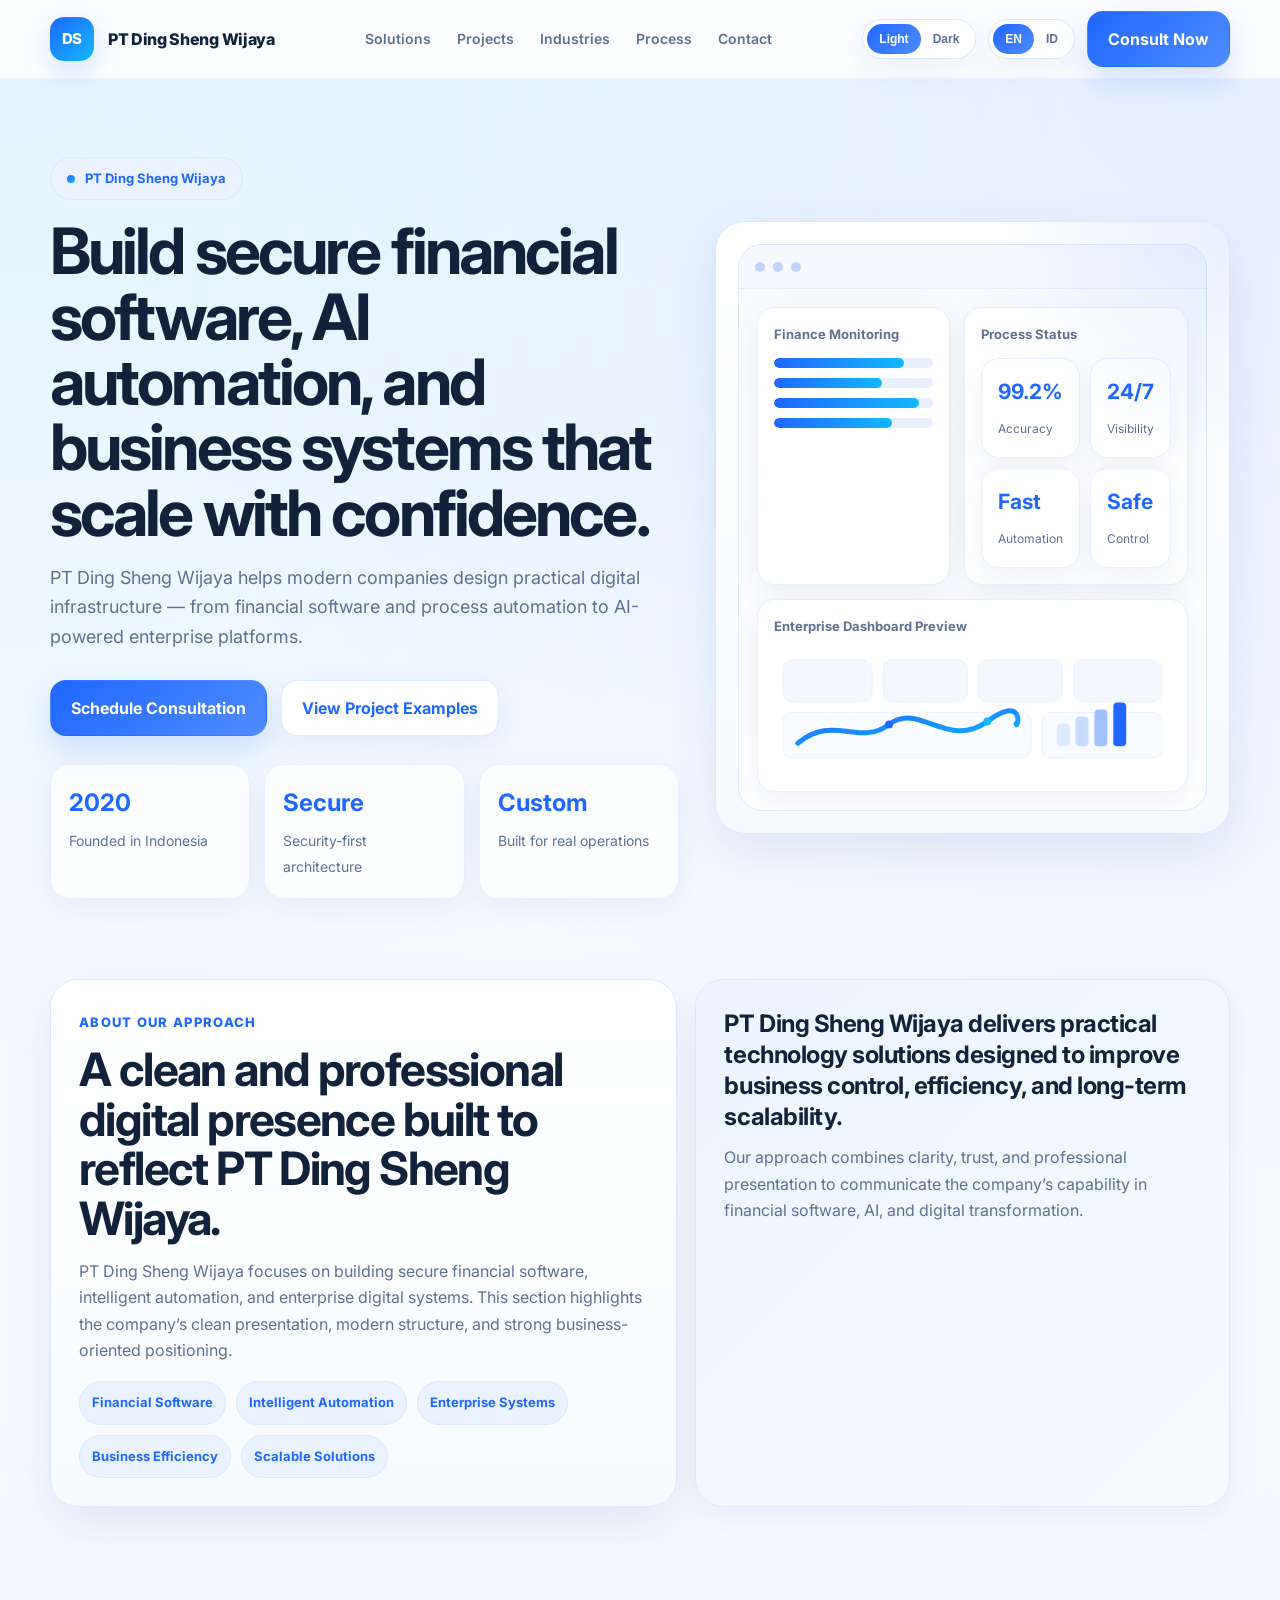
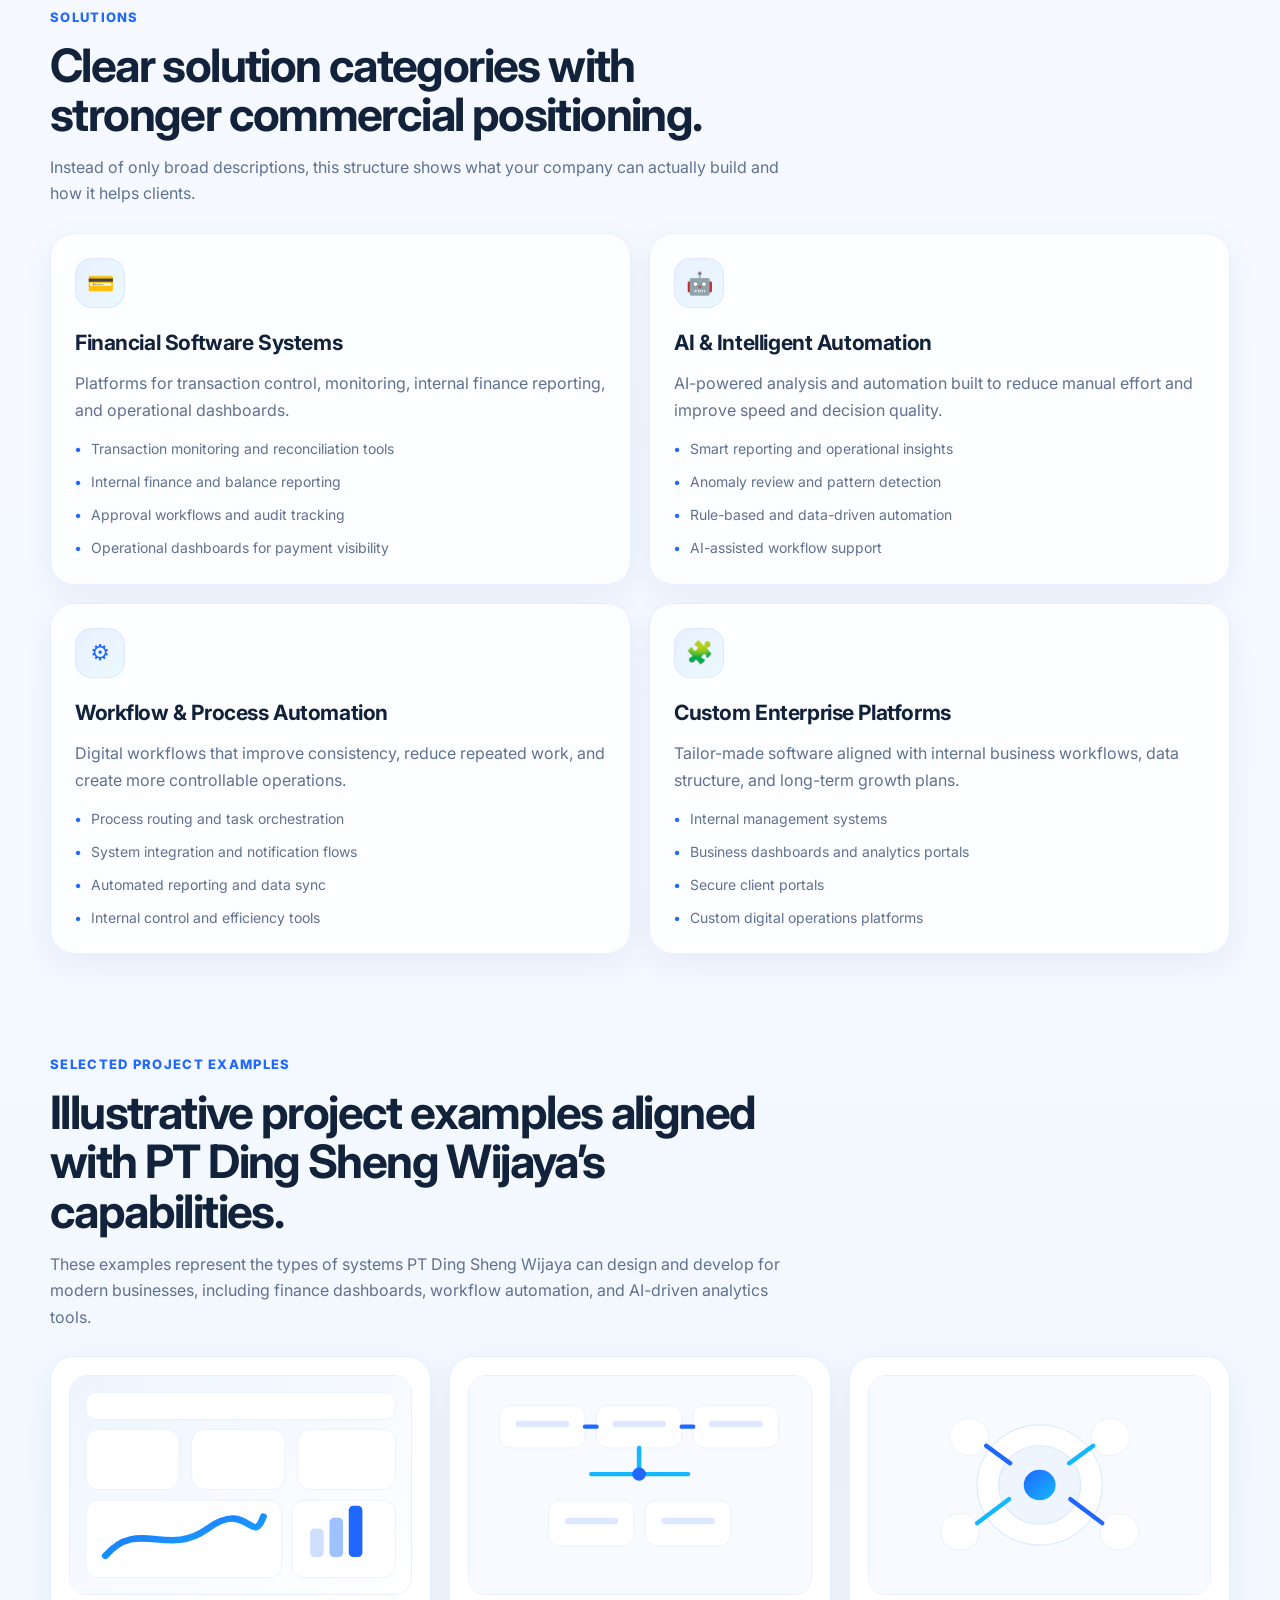
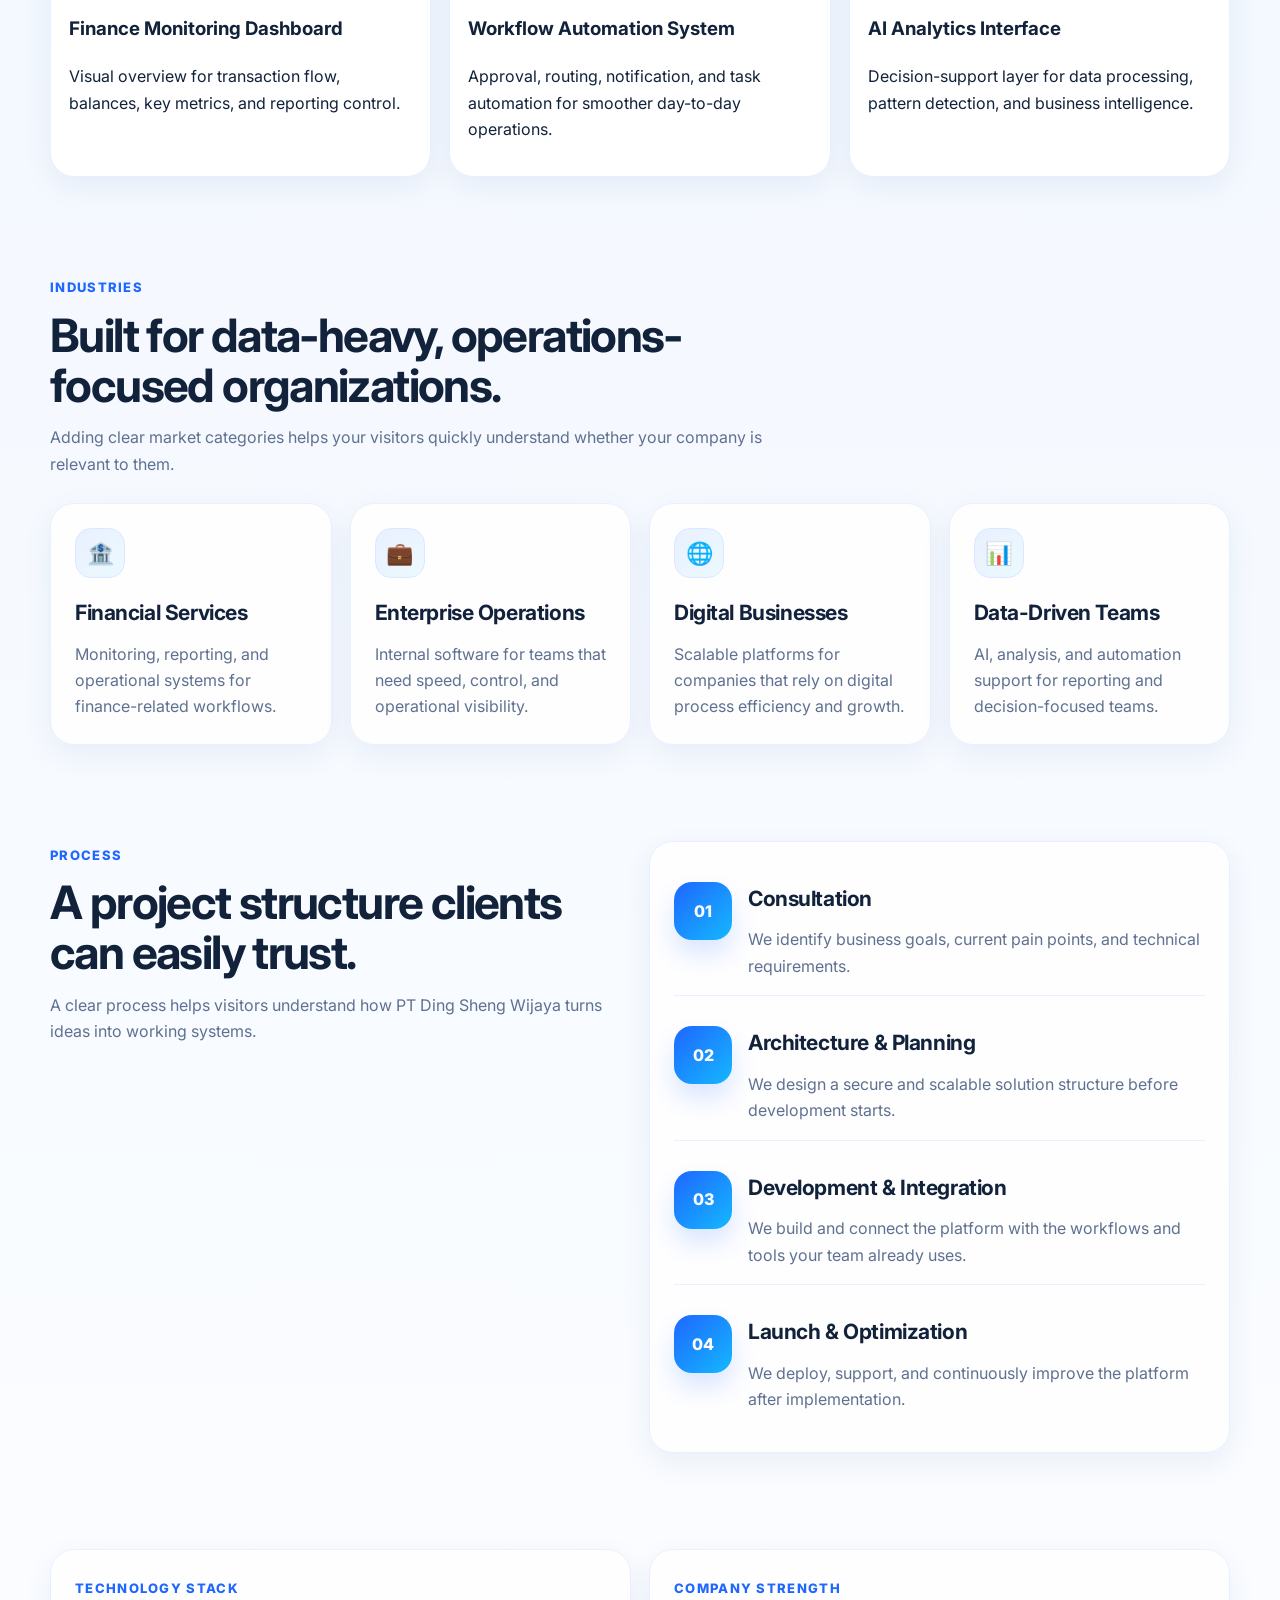
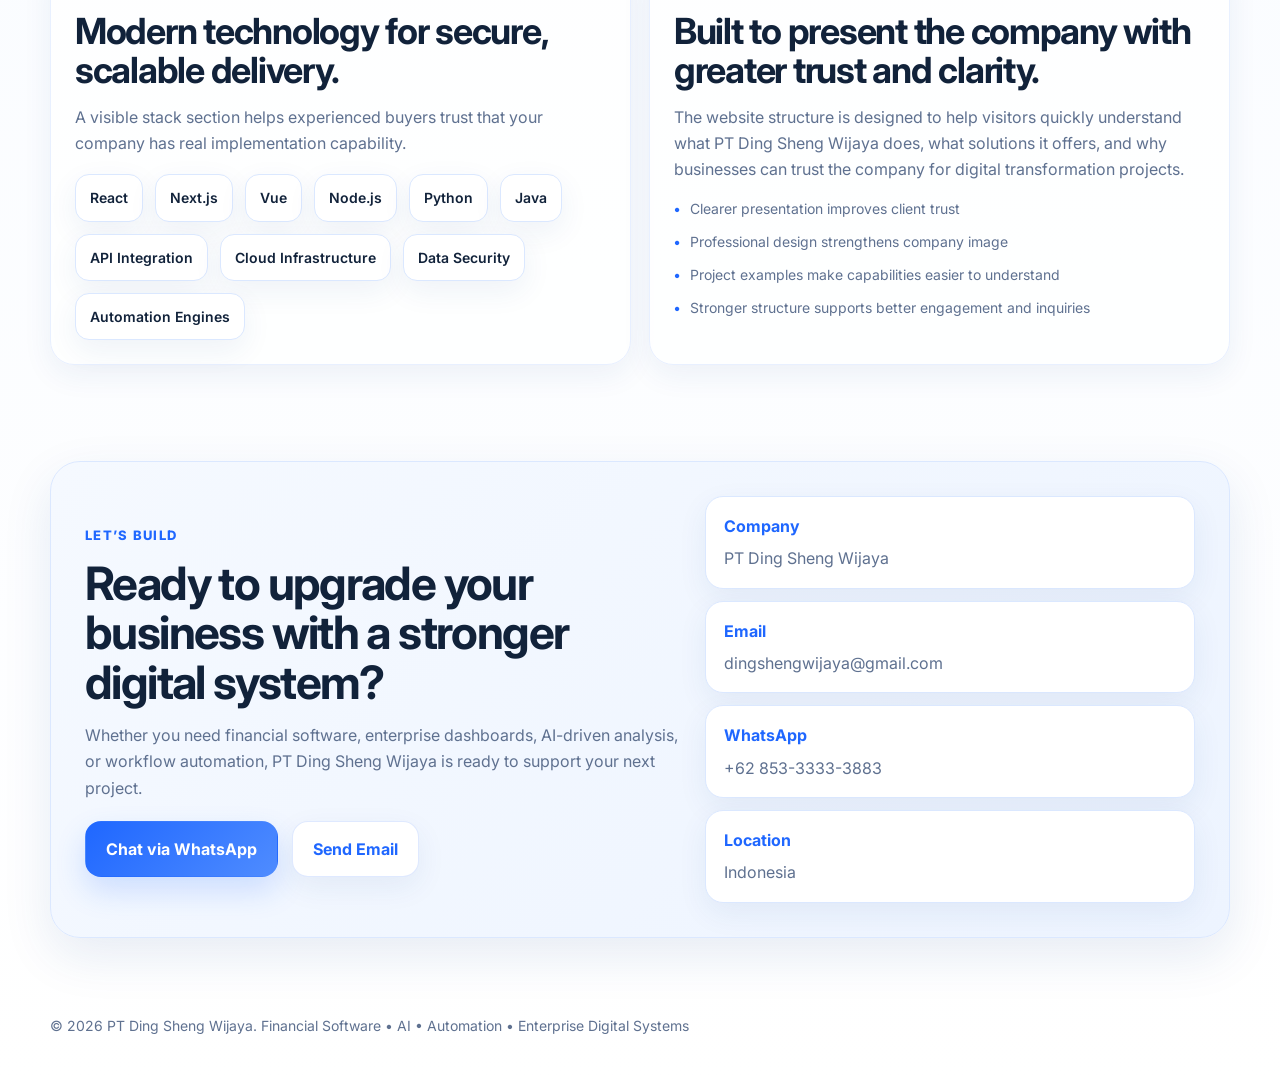
==== commit c6418a34: "Refresh IT handoff with redesign website" ====
--- a/handoff/index.html
+++ b/handoff/index.html
@@ -1,409 +1,1434 @@
-<!doctype html>
-<html lang="id">
+<!DOCTYPE html>
+<html lang="en" data-lang="en">
 <head>
   <meta charset="UTF-8" />
   <meta name="viewport" content="width=device-width, initial-scale=1.0" />
-  <title>PT Ding Sheng Wijaya — Solusi Teknologi Modern</title>
-  <meta name="description" content="PT Ding Sheng Wijaya adalah perusahaan teknologi multinasional di Indonesia yang menghadirkan software finansial, AI, automation, dan solusi digital premium untuk pertumbuhan bisnis." />
+  <title>PT Ding Sheng Wijaya — Financial Software, AI & Automation</title>
+  <meta name="description" content="PT Ding Sheng Wijaya builds secure financial software, AI-powered automation, and enterprise digital platforms for modern businesses." />
   <link rel="preconnect" href="https://fonts.googleapis.com">
   <link rel="preconnect" href="https://fonts.gstatic.com" crossorigin>
-  <link href="https://fonts.googleapis.com/css2?family=Inter:wght@400;500;600;700;800;900&display=swap" rel="stylesheet">
-  <link rel="stylesheet" href="./site.css" />
+  <link href="https://fonts.googleapis.com/css2?family=Inter:wght@400;500;600;700;800&display=swap" rel="stylesheet">
+  <style>
+    :root {
+      --bg: #f5f9ff;
+      --bg-2: #eef5ff;
+      --surface: #ffffff;
+      --surface-soft: #f8fbff;
+      --line: #dbe8ff;
+      --line-2: #e8f0ff;
+      --text: #11223a;
+      --muted: #5f7190;
+      --blue: #1f67ff;
+      --blue-2: #4f8cff;
+      --blue-3: #eaf2ff;
+      --cyan: #14b8ff;
+      --shadow: 0 18px 50px rgba(24, 66, 145, 0.10);
+      --shadow-soft: 0 10px 30px rgba(24, 66, 145, 0.07);
+      --header-bg: rgba(255,255,255,0.84);
+      --body-grad-1: rgba(79,140,255,0.12);
+      --body-grad-2: rgba(20,184,255,0.10);
+      --body-grad-3: #f9fbff;
+      --body-grad-4: #f3f8ff;
+      --body-grad-5: #ffffff;
+      --panel-grad-1: #ffffff;
+      --panel-grad-2: #f6faff;
+      --visual-grad-1: #f7fbff;
+      --visual-grad-2: #ffffff;
+      --window-bg: #f6f9ff;
+      --card-bg: rgba(255,255,255,0.85);
+      --metric-bg: rgba(255,255,255,0.72);
+      --feature-grad-1: #ffffff;
+      --feature-grad-2: #f7fbff;
+      --quote-grad-1: #edf4ff;
+      --quote-grad-2: #f7fbff;
+      --cta-grad-1: #f5f9ff;
+      --cta-grad-2: #edf4ff;
+      --badge-bg: var(--blue-3);
+      --max: 1180px;
+    }
+
+    html[data-theme="dark"] {
+      --bg: #06111f;
+      --bg-2: #0a1830;
+      --surface: #0d1b34;
+      --surface-soft: #10203d;
+      --line: rgba(145, 180, 255, 0.18);
+      --line-2: rgba(145, 180, 255, 0.12);
+      --text: #eef4ff;
+      --muted: #9fb0cb;
+      --blue: #6ea8ff;
+      --blue-2: #4f8cff;
+      --blue-3: rgba(110,168,255,0.12);
+      --cyan: #59d4ff;
+      --shadow: 0 22px 60px rgba(0, 0, 0, 0.35);
+      --shadow-soft: 0 12px 34px rgba(0, 0, 0, 0.24);
+      --header-bg: rgba(5,14,27,0.78);
+      --body-grad-1: rgba(79,140,255,0.16);
+      --body-grad-2: rgba(20,184,255,0.10);
+      --body-grad-3: #071220;
+      --body-grad-4: #09172c;
+      --body-grad-5: #06111f;
+      --panel-grad-1: #0d1b34;
+      --panel-grad-2: #10203d;
+      --visual-grad-1: #10203d;
+      --visual-grad-2: #0d1b34;
+      --window-bg: #10203d;
+      --card-bg: rgba(13,27,52,0.88);
+      --metric-bg: rgba(16,32,61,0.86);
+      --feature-grad-1: #0d1b34;
+      --feature-grad-2: #10203d;
+      --quote-grad-1: #10203d;
+      --quote-grad-2: #0d1b34;
+      --cta-grad-1: #0b1a32;
+      --cta-grad-2: #10203d;
+      --badge-bg: rgba(110,168,255,0.12);
+    }
+
+    * { box-sizing: border-box; }
+    html { scroll-behavior: smooth; }
+    body {
+      margin: 0;
+      font-family: 'Inter', system-ui, sans-serif;
+      color: var(--text);
+      line-height: 1.65;
+      background:
+        radial-gradient(circle at top right, var(--body-grad-1), transparent 20%),
+        radial-gradient(circle at top left, var(--body-grad-2), transparent 18%),
+        linear-gradient(180deg, var(--body-grad-3) 0%, var(--body-grad-4) 52%, var(--body-grad-5) 100%);
+      transition: background .3s ease, color .3s ease;
+    }
+
+    a { text-decoration: none; color: inherit; }
+    img { max-width: 100%; display: block; }
+
+    .container {
+      width: min(var(--max), calc(100% - 32px));
+      margin: 0 auto;
+    }
+
+    header {
+      position: sticky;
+      top: 0;
+      z-index: 40;
+      background: var(--header-bg);
+      backdrop-filter: blur(14px);
+      border-bottom: 1px solid rgba(31,103,255,0.08);
+      transition: background .3s ease;
+    }
+
+    .nav {
+      min-height: 78px;
+      display: flex;
+      align-items: center;
+      justify-content: space-between;
+      gap: 20px;
+    }
+
+    .brand {
+      display: flex;
+      align-items: center;
+      gap: 14px;
+      font-weight: 800;
+      letter-spacing: -0.02em;
+      flex-shrink: 0;
+    }
+
+    .brand-mark {
+      width: 44px;
+      height: 44px;
+      border-radius: 14px;
+      display: grid;
+      place-items: center;
+      color: white;
+      background: linear-gradient(135deg, var(--blue), var(--cyan));
+      box-shadow: 0 10px 28px rgba(31,103,255,0.20);
+      font-size: 15px;
+      font-weight: 800;
+    }
+
+    .nav-links {
+      display: flex;
+      align-items: center;
+      gap: 26px;
+      color: var(--muted);
+      font-size: 14px;
+      font-weight: 600;
+    }
+
+    .nav-links a:hover { color: var(--blue); }
+
+    .nav-right {
+      display: flex;
+      align-items: center;
+      gap: 12px;
+    }
+
+    .lang-switch,
+    .theme-switch {
+      display: inline-flex;
+      align-items: center;
+      padding: 4px;
+      background: var(--surface);
+      border: 1px solid var(--line);
+      border-radius: 999px;
+      box-shadow: var(--shadow-soft);
+    }
+
+    .lang-btn,
+    .theme-btn {
+      border: 0;
+      background: transparent;
+      color: var(--muted);
+      font-weight: 700;
+      font-size: 12px;
+      padding: 8px 12px;
+      border-radius: 999px;
+      cursor: pointer;
+    }
+
+    .lang-btn.active,
+    .theme-btn.active {
+      background: linear-gradient(135deg, var(--blue), var(--blue-2));
+      color: white;
+    }
+
+    .btn {
+      display: inline-flex;
+      align-items: center;
+      justify-content: center;
+      gap: 10px;
+      padding: 14px 20px;
+      border-radius: 16px;
+      font-weight: 700;
+      transition: .25s ease;
+      border: 1px solid transparent;
+    }
+
+    .btn:hover { transform: translateY(-2px); }
+
+    .btn-primary {
+      background: linear-gradient(135deg, var(--blue), var(--blue-2));
+      color: white;
+      box-shadow: 0 14px 30px rgba(31,103,255,0.18);
+    }
+
+    .btn-secondary {
+      background: var(--surface);
+      color: var(--blue);
+      border-color: rgba(31,103,255,0.14);
+      box-shadow: var(--shadow-soft);
+    }
+
+    .mobile-toggle {
+      display: none;
+      width: 46px;
+      height: 46px;
+      border-radius: 14px;
+      border: 1px solid var(--line);
+      background: var(--surface);
+      box-shadow: var(--shadow-soft);
+      padding: 0;
+      cursor: pointer;
+      align-items: center;
+      justify-content: center;
+      flex-direction: column;
+      gap: 4px;
+    }
+
+    .mobile-toggle span {
+      width: 18px;
+      height: 2px;
+      border-radius: 999px;
+      background: var(--blue);
+      display: block;
+    }
+
+    .mobile-menu {
+      display: none;
+      border-top: 1px solid rgba(31,103,255,0.08);
+      background: color-mix(in srgb, var(--surface) 94%, transparent);
+    }
+
+    .mobile-menu.open { display: block; }
+
+    .mobile-menu-inner {
+      display: grid;
+      gap: 10px;
+      padding: 16px 0 18px;
+    }
+
+    .mobile-menu-inner a {
+      padding: 12px 14px;
+      border-radius: 14px;
+      color: var(--text);
+      font-weight: 600;
+    }
+
+    .mobile-menu-inner a:not(.mobile-cta):hover {
+      background: var(--surface-soft);
+    }
+
+    .mobile-cta {
+      margin-top: 4px;
+      width: 100%;
+    }
+
+    .hero {
+      padding: 78px 0 32px;
+    }
+
+    .hero-grid {
+      display: grid;
+      grid-template-columns: 1.1fr 0.9fr;
+      gap: 36px;
+      align-items: center;
+    }
+
+    .tag {
+      display: inline-flex;
+      align-items: center;
+      gap: 10px;
+      padding: 10px 16px;
+      border-radius: 999px;
+      background: var(--blue-3);
+      color: var(--blue);
+      border: 1px solid var(--line);
+      font-size: 13px;
+      font-weight: 700;
+    }
+
+    .tag::before {
+      content: "";
+      width: 8px;
+      height: 8px;
+      border-radius: 50%;
+      background: linear-gradient(135deg, var(--blue), var(--cyan));
+    }
+
+    h1 {
+      margin: 18px 0 18px;
+      font-size: clamp(40px, 5.2vw, 64px);
+      line-height: 1.02;
+      letter-spacing: -0.045em;
+      max-width: 760px;
+    }
+
+    .hero p {
+      margin: 0 0 28px;
+      font-size: 18px;
+      color: var(--muted);
+      max-width: 680px;
+    }
+
+    .hero-actions {
+      display: flex;
+      flex-wrap: wrap;
+      gap: 14px;
+      margin-bottom: 28px;
+    }
+
+    .hero-metrics {
+      display: grid;
+      grid-template-columns: repeat(3, 1fr);
+      gap: 14px;
+      margin-top: 28px;
+    }
+
+    .metric {
+      padding: 18px;
+      border-radius: 20px;
+      background: var(--metric-bg);
+      border: 1px solid var(--line-2);
+      box-shadow: var(--shadow-soft);
+    }
+
+    .metric strong {
+      display: block;
+      font-size: 24px;
+      margin-bottom: 4px;
+      color: var(--blue);
+    }
+
+    .metric span {
+      color: var(--muted);
+      font-size: 14px;
+    }
+
+    .hero-visual {
+      position: relative;
+      padding: 22px;
+      border-radius: 30px;
+      background: linear-gradient(180deg, var(--panel-grad-1) 0%, var(--panel-grad-2) 100%);
+      border: 1px solid var(--line);
+      box-shadow: var(--shadow);
+      overflow: hidden;
+    }
+
+    .hero-visual::before {
+      content: "";
+      position: absolute;
+      inset: 0;
+      background: radial-gradient(circle at top right, rgba(31,103,255,0.10), transparent 30%);
+      pointer-events: none;
+    }
+
+    .visual-card {
+      border-radius: 24px;
+      background: linear-gradient(180deg, var(--visual-grad-1), var(--visual-grad-2));
+      border: 1px solid var(--line);
+      overflow: hidden;
+    }
+
+    .window-top {
+      height: 44px;
+      display: flex;
+      align-items: center;
+      gap: 8px;
+      padding: 0 16px;
+      background: var(--window-bg);
+      border-bottom: 1px solid var(--line-2);
+    }
+
+    .dot {
+      width: 10px;
+      height: 10px;
+      border-radius: 50%;
+      background: color-mix(in srgb, var(--blue) 28%, white);
+    }
+
+    .dashboard-shot {
+      padding: 18px;
+      display: grid;
+      gap: 14px;
+    }
+
+    .bars {
+      display: grid;
+      grid-template-columns: 1.2fr .8fr;
+      gap: 14px;
+    }
+
+    .panel,
+    .mini-stat,
+    .project-image {
+      border-radius: 18px;
+      border: 1px solid var(--line-2);
+      background: var(--surface);
+    }
+
+    .panel {
+      padding: 16px;
+      box-shadow: var(--shadow-soft);
+    }
+
+    .panel-title {
+      font-size: 13px;
+      color: var(--muted);
+      margin-bottom: 12px;
+      font-weight: 700;
+    }
+
+    .bar-track {
+      height: 10px;
+      border-radius: 999px;
+      background: color-mix(in srgb, var(--blue) 10%, transparent);
+      overflow: hidden;
+      margin-bottom: 10px;
+    }
+
+    .bar-fill {
+      height: 100%;
+      border-radius: 999px;
+      background: linear-gradient(90deg, var(--blue), var(--cyan));
+    }
+
+    .mini-grid {
+      display: grid;
+      grid-template-columns: repeat(2, 1fr);
+      gap: 10px;
+    }
+
+    .mini-stat {
+      padding: 16px;
+      box-shadow: var(--shadow-soft);
+    }
+
+    .mini-stat strong {
+      display: block;
+      color: var(--blue);
+      font-size: 21px;
+      margin-bottom: 5px;
+    }
+
+    .mini-stat span {
+      font-size: 12px;
+      color: var(--muted);
+    }
+
+    section { padding: 48px 0; }
+
+    .section-head {
+      max-width: 760px;
+      margin-bottom: 26px;
+    }
+
+    .eyebrow {
+      display: inline-block;
+      margin-bottom: 12px;
+      color: var(--blue);
+      font-size: 13px;
+      font-weight: 800;
+      text-transform: uppercase;
+      letter-spacing: 0.1em;
+    }
+
+    h2 {
+      margin: 0 0 14px;
+      font-size: clamp(30px, 4vw, 46px);
+      line-height: 1.08;
+      letter-spacing: -0.035em;
+    }
+
+    .lead,
+    .section-head p,
+    .card p,
+    .timeline p,
+    .contact-card p {
+      color: var(--muted);
+      margin: 0;
+      font-size: 16px;
+    }
+
+    .grid-2, .grid-3, .grid-4 {
+      display: grid;
+      gap: 18px;
+    }
+
+    .grid-2 { grid-template-columns: repeat(2, 1fr); }
+    .grid-3 { grid-template-columns: repeat(3, 1fr); }
+    .grid-4 { grid-template-columns: repeat(4, 1fr); }
+
+    .card {
+      padding: 24px;
+      border-radius: 24px;
+      background: var(--card-bg);
+      border: 1px solid var(--line-2);
+      box-shadow: var(--shadow-soft);
+    }
+
+    .icon {
+      width: 50px;
+      height: 50px;
+      border-radius: 16px;
+      display: grid;
+      place-items: center;
+      background: linear-gradient(135deg, color-mix(in srgb, var(--blue) 10%, var(--surface)), color-mix(in srgb, var(--cyan) 8%, var(--surface)));
+      border: 1px solid var(--line);
+      color: var(--blue);
+      font-size: 22px;
+      margin-bottom: 18px;
+    }
+
+    .card h3 {
+      margin: 0 0 10px;
+      font-size: 21px;
+      letter-spacing: -0.02em;
+    }
+
+    .list {
+      margin: 14px 0 0;
+      padding: 0;
+      list-style: none;
+      display: grid;
+      gap: 10px;
+      color: var(--muted);
+      font-size: 14px;
+    }
+
+    .list li {
+      display: flex;
+      gap: 10px;
+      align-items: flex-start;
+    }
+
+    .list li::before {
+      content: "•";
+      color: var(--blue);
+      font-weight: 800;
+    }
+
+    .split-box {
+      display: grid;
+      grid-template-columns: 1.08fr 0.92fr;
+      gap: 18px;
+      align-items: stretch;
+    }
+
+    .feature-box {
+      padding: 28px;
+      border-radius: 28px;
+      background: linear-gradient(180deg, var(--feature-grad-1) 0%, var(--feature-grad-2) 100%);
+      border: 1px solid var(--line);
+      box-shadow: var(--shadow);
+    }
+
+    .badge-row {
+      display: flex;
+      flex-wrap: wrap;
+      gap: 10px;
+      margin-top: 18px;
+    }
+
+    .badge {
+      padding: 10px 12px;
+      border-radius: 999px;
+      background: var(--badge-bg);
+      border: 1px solid var(--line);
+      color: var(--blue);
+      font-size: 13px;
+      font-weight: 700;
+    }
+
+    .timeline {
+      display: grid;
+      gap: 14px;
+    }
+
+    .timeline-item {
+      display: grid;
+      grid-template-columns: 58px 1fr;
+      gap: 16px;
+      align-items: start;
+      padding: 16px 0;
+      border-bottom: 1px solid var(--line-2);
+    }
+
+    .timeline-item:last-child { border-bottom: 0; }
+
+    .step {
+      width: 58px;
+      height: 58px;
+      display: grid;
+      place-items: center;
+      border-radius: 18px;
+      background: linear-gradient(135deg, var(--blue), var(--cyan));
+      color: white;
+      font-weight: 800;
+      box-shadow: 0 14px 24px rgba(31,103,255,0.16);
+    }
+
+    .project-card {
+      padding: 18px;
+      border-radius: 24px;
+      background: var(--surface);
+      border: 1px solid var(--line-2);
+      box-shadow: var(--shadow-soft);
+      overflow: hidden;
+    }
+
+    .project-image {
+      height: 220px;
+      overflow: hidden;
+      margin-bottom: 16px;
+      box-shadow: inset 0 0 0 1px rgba(255,255,255,0.06);
+    }
+
+    .project-image svg {
+      width: 100%;
+      height: 100%;
+      display: block;
+    }
+
+    .quote-box {
+      padding: 28px;
+      border-radius: 28px;
+      background: linear-gradient(135deg, var(--quote-grad-1), var(--quote-grad-2));
+      border: 1px solid var(--line);
+      box-shadow: var(--shadow-soft);
+    }
+
+    .quote-box strong {
+      display: block;
+      font-size: 24px;
+      line-height: 1.3;
+      margin-bottom: 12px;
+      letter-spacing: -0.02em;
+    }
+
+    .stack {
+      display: flex;
+      flex-wrap: wrap;
+      gap: 12px;
+      margin-top: 18px;
+    }
+
+    .stack span {
+      padding: 11px 14px;
+      border-radius: 14px;
+      background: var(--surface);
+      border: 1px solid var(--line);
+      color: var(--text);
+      font-size: 14px;
+      font-weight: 600;
+      box-shadow: var(--shadow-soft);
+    }
+
+    .cta {
+      padding: 34px;
+      border-radius: 30px;
+      background: linear-gradient(135deg, var(--cta-grad-1) 0%, var(--cta-grad-2) 100%);
+      border: 1px solid var(--line);
+      box-shadow: var(--shadow);
+      display: grid;
+      grid-template-columns: 1.1fr 0.9fr;
+      gap: 22px;
+      align-items: center;
+    }
+
+    .contact-list {
+      display: grid;
+      gap: 12px;
+    }
+
+    .contact-card {
+      padding: 16px 18px;
+      border-radius: 18px;
+      background: var(--surface);
+      border: 1px solid var(--line);
+      box-shadow: var(--shadow-soft);
+    }
+
+    .contact-card strong {
+      display: block;
+      margin-bottom: 6px;
+      color: var(--blue);
+    }
+
+    footer {
+      padding: 28px 0 48px;
+      color: var(--muted);
+      font-size: 14px;
+    }
+
+    .fade-up {
+      opacity: 0;
+      transform: translateY(24px);
+      transition: opacity .7s ease, transform .7s ease;
+    }
+
+    .fade-up.visible {
+      opacity: 1;
+      transform: translateY(0);
+    }
+
+    @media (max-width: 1024px) {
+      .hero-grid,
+      .split-box,
+      .cta,
+      .grid-4,
+      .grid-3,
+      .grid-2 {
+        grid-template-columns: 1fr 1fr;
+      }
+
+      .hero-grid,
+      .split-box,
+      .cta {
+        grid-template-columns: 1fr;
+      }
+
+      .nav-links,
+      .nav-cta-desktop { display: none; }
+      .mobile-toggle { display: inline-flex; }
+    }
+
+    @media (max-width: 768px) {
+      .container {
+        width: min(var(--max), calc(100% - 24px));
+      }
+
+      .nav {
+        min-height: 70px;
+      }
+
+      .brand {
+        gap: 10px;
+        min-width: 0;
+      }
+
+      .brand > div:last-child {
+        font-size: 14px;
+        line-height: 1.2;
+      }
+
+      .hero {
+        padding-top: 44px;
+      }
+
+      h1 { font-size: 36px; }
+      h2 { font-size: 30px; }
+      .hero p { font-size: 16px; }
+
+      .hero-actions {
+        flex-direction: column;
+        align-items: stretch;
+      }
+
+      .hero-actions .btn,
+      .btn {
+        width: 100%;
+      }
+
+      .hero-metrics,
+      .grid-4,
+      .grid-3,
+      .grid-2,
+      .bars,
+      .mini-grid {
+        grid-template-columns: 1fr;
+      }
+
+      .feature-box,
+      .card,
+      .project-card,
+      .quote-box,
+      .hero-visual,
+      .cta { padding: 22px; }
+      .project-image { height: 190px; }
+
+      .timeline-item {
+        grid-template-columns: 48px 1fr;
+        gap: 12px;
+      }
+
+      .step {
+        width: 48px;
+        height: 48px;
+        border-radius: 14px;
+        font-size: 13px;
+      }
+
+      .metric strong,
+      .mini-stat strong {
+        font-size: 20px;
+      }
+
+      .quote-box strong {
+        font-size: 20px;
+      }
+
+      .lang-switch,
+      .theme-switch {
+        padding: 3px;
+      }
+
+      .lang-btn,
+      .theme-btn {
+        padding: 7px 10px;
+        font-size: 11px;
+      }
+    }
+  </style>
 </head>
 <body>
-  <div class="page-shell">
-    <header class="site-header">
-      <div class="container nav-wrap">
-        <a class="brand" href="#top" aria-label="PT Ding Sheng Wijaya">
-          <div class="brand-mark image-mark">
-            <img src="./assets/dingsheng%20logo.jpg" alt="Logo PT Ding Sheng Wijaya" />
-          </div>
-          <div class="brand-copy">
-            <strong>PT Ding Sheng Wijaya</strong>
-            <span data-i18n="brand.tagline">Technology • AI • Automation</span>
-          </div>
-        </a>
-        <div class="nav-right">
-          <nav class="nav">
-            <a href="#tentang" data-i18n="nav.about">Tentang</a>
-            <a href="#layanan" data-i18n="nav.services">Layanan</a>
-            <a href="#keunggulan" data-i18n="nav.advantages">Keunggulan</a>
-            <a href="#nilai" data-i18n="nav.values">Nilai</a>
-            <a href="#kontak" data-i18n="nav.contact">Kontak</a>
-          </nav>
-          <div class="lang-switcher" aria-label="Language switcher">
-            <button class="lang-btn active" data-lang="id" type="button">ID</button>
-            <button class="lang-btn" data-lang="en" type="button">EN</button>
-          </div>
-        </div>
+  <header>
+    <div class="container nav">
+      <a href="#top" class="brand">
+        <div class="brand-mark">DS</div>
+        <div data-i18n="company_name">PT Ding Sheng Wijaya</div>
+      </a>
+
+      <nav class="nav-links">
+        <a href="#solutions" data-i18n="nav_solutions">Solutions</a>
+        <a href="#projects" data-i18n="nav_projects">Projects</a>
+        <a href="#industries" data-i18n="nav_industries">Industries</a>
+        <a href="#process" data-i18n="nav_process">Process</a>
+        <a href="#contact" data-i18n="nav_contact">Contact</a>
+      </nav>
+
+      <div class="nav-right">
+        <div class="theme-switch" aria-label="Theme switcher">
+          <button type="button" class="theme-btn active" data-set-theme="light">Light</button>
+          <button type="button" class="theme-btn" data-set-theme="dark">Dark</button>
+        </div>
+        <div class="lang-switch" aria-label="Language switcher">
+          <button type="button" class="lang-btn active" data-set-lang="en">EN</button>
+          <button type="button" class="lang-btn" data-set-lang="id">ID</button>
+        </div>
+        <a class="btn btn-primary nav-cta-desktop" href="https://wa.me/62822888833?text=Hello%20PT%20Ding%20Sheng%20Wijaya%2C%20I%20would%20like%20to%20consult%20about%20your%20services." target="_blank" rel="noopener" data-i18n="consult_now">Consult Now</a>
+        <button class="mobile-toggle" type="button" aria-label="Open menu" aria-expanded="false">
+          <span></span><span></span><span></span>
+        </button>
       </div>
-    </header>
-
-    <main id="top">
-      <section class="hero-section">
-        <div class="orb orb-a"></div>
-        <div class="orb orb-b"></div>
-        <div class="container hero-grid">
-          <div class="hero-copy">
-            <span class="section-tag" data-i18n="hero.eyebrow">PT DING SHENG WIJAYA</span>
-            <h1 data-i18n="hero.title">Masa depan bisnis yang lebih efisien dimulai dari teknologi yang tepat.</h1>
-            <p class="hero-lead" data-i18n="hero.lead">PT Ding Sheng Wijaya adalah perusahaan teknologi multinasional yang berdiri pada tahun 2020 dan berlokasi di Indonesia. Kami membantu bisnis bertumbuh melalui software finansial, AI, automation, dan solusi digital premium yang dirancang untuk meningkatkan efisiensi, memperkuat keamanan, serta menghadirkan nilai nyata bagi pengguna internal maupun external users.</p>
-            <div class="hero-actions">
-              <a class="btn btn-primary" href="#kontak" data-i18n="hero.ctaPrimary">Konsultasi Sekarang</a>
-              <a class="btn btn-secondary" href="#layanan" data-i18n="hero.ctaSecondary">Eksplor Layanan</a>
+    </div>
+
+    <div class="mobile-menu">
+      <div class="mobile-menu-inner container">
+        <div class="theme-switch" aria-label="Theme switcher">
+          <button type="button" class="theme-btn active" data-set-theme="light">Light</button>
+          <button type="button" class="theme-btn" data-set-theme="dark">Dark</button>
+        </div>
+        <a href="#solutions" data-i18n="nav_solutions">Solutions</a>
+        <a href="#projects" data-i18n="nav_projects">Projects</a>
+        <a href="#industries" data-i18n="nav_industries">Industries</a>
+        <a href="#process" data-i18n="nav_process">Process</a>
+        <a href="#contact" data-i18n="nav_contact">Contact</a>
+        <a class="btn btn-primary mobile-cta" href="https://wa.me/62822888833?text=Hello%20PT%20Ding%20Sheng%20Wijaya%2C%20I%20would%20like%20to%20consult%20about%20your%20services." target="_blank" rel="noopener" data-i18n="consult_now">Consult Now</a>
+      </div>
+    </div>
+  </header>
+
+  <main id="top">
+    <section class="hero">
+      <div class="container hero-grid">
+        <div class="fade-up">
+          <span class="tag" data-i18n="hero_tag">PT Ding Sheng Wijaya</span>
+          <h1 data-i18n="hero_title">Build secure financial software, AI automation, and business systems that scale with confidence.</h1>
+          <p data-i18n="hero_desc">PT Ding Sheng Wijaya helps modern companies design practical digital infrastructure — from financial software and process automation to AI-powered enterprise platforms.</p>
+          <div class="hero-actions">
+            <a class="btn btn-primary" href="https://wa.me/62822888833?text=Hello%20PT%20Ding%20Sheng%20Wijaya%2C%20I%20would%20like%20to%20consult%20about%20your%20services." target="_blank" rel="noopener" data-i18n="schedule_consultation">Schedule Consultation</a>
+            <a class="btn btn-secondary" href="#projects" data-i18n="view_projects">View Project Examples</a>
+          </div>
+          <div class="hero-metrics">
+            <div class="metric">
+              <strong>2020</strong>
+              <span data-i18n="metric_year_label">Founded in Indonesia</span>
             </div>
-            <div class="trust-strip">
-              <span data-i18n="hero.pill1">Software Finansial</span>
-              <span data-i18n="hero.pill2">Artificial Intelligence</span>
-              <span data-i18n="hero.pill3">Automation</span>
-              <span data-i18n="hero.pill4">Security First</span>
+            <div class="metric">
+              <strong data-i18n="metric_secure_title">Secure</strong>
+              <span data-i18n="metric_secure_label">Security-first architecture</span>
             </div>
-            <div class="hero-metrics">
-              <div class="metric-item"><strong>2020</strong><span data-i18n="hero.metric1">Tahun Berdiri</span></div>
-              <div class="metric-item"><strong>AI</strong><span data-i18n="hero.metric2">Intelligence Driven</span></div>
-              <div class="metric-item"><strong>Secure</strong><span data-i18n="hero.metric3">Security First</span></div>
+            <div class="metric">
+              <strong data-i18n="metric_custom_title">Custom</strong>
+              <span data-i18n="metric_custom_label">Built for real operations</span>
             </div>
           </div>
-          <div class="hero-visual">
-            <div class="hero-visual-panel">
-              <div class="visual-badge" data-i18n="hero.visualBadge">Strategic Focus</div>
-              <h3 data-i18n="hero.visualTitle">Software Finansial, AI, dan Automation</h3>
-              <p data-i18n="hero.visualText">Membantu perusahaan membangun sistem yang kuat, modern, aman, dan scalable untuk jangka panjang.</p>
-              <div class="visual-mini-grid">
-                <div><strong>Secure</strong><span data-i18n="hero.visual1">System Protection</span></div>
-                <div><strong>Efficient</strong><span data-i18n="hero.visual2">Business Flow</span></div>
-                <div><strong>Scalable</strong><span data-i18n="hero.visual3">Growth Ready</span></div>
-                <div><strong>Adaptive</strong><span data-i18n="hero.visual4">Future Oriented</span></div>
+        </div>
+
+        <div class="hero-visual fade-up">
+          <div class="visual-card">
+            <div class="window-top">
+              <div class="dot"></div>
+              <div class="dot"></div>
+              <div class="dot"></div>
+            </div>
+            <div class="dashboard-shot">
+              <div class="bars">
+                <div class="panel">
+                  <div class="panel-title" data-i18n="hero_panel_title1">Finance Monitoring</div>
+                  <div class="bar-track"><div class="bar-fill" style="width:82%"></div></div>
+                  <div class="bar-track"><div class="bar-fill" style="width:68%"></div></div>
+                  <div class="bar-track"><div class="bar-fill" style="width:91%"></div></div>
+                  <div class="bar-track"><div class="bar-fill" style="width:74%"></div></div>
+                </div>
+                <div class="panel">
+                  <div class="panel-title" data-i18n="hero_panel_title2">Process Status</div>
+                  <div class="mini-grid">
+                    <div class="mini-stat"><strong>99.2%</strong><span data-i18n="accuracy">Accuracy</span></div>
+                    <div class="mini-stat"><strong>24/7</strong><span data-i18n="visibility">Visibility</span></div>
+                    <div class="mini-stat"><strong>Fast</strong><span data-i18n="automation">Automation</span></div>
+                    <div class="mini-stat"><strong>Safe</strong><span data-i18n="control">Control</span></div>
+                  </div>
+                </div>
+              </div>
+              <div class="panel">
+                <div class="panel-title" data-i18n="hero_panel_title3">Enterprise Dashboard Preview</div>
+                <svg viewBox="0 0 800 240" preserveAspectRatio="none" aria-label="project dashboard illustration">
+                  <defs>
+                    <linearGradient id="g1" x1="0" y1="0" x2="1" y2="1">
+                      <stop offset="0%" stop-color="#1f67ff" />
+                      <stop offset="100%" stop-color="#14b8ff" />
+                    </linearGradient>
+                  </defs>
+                  <rect x="18" y="22" width="180" height="84" rx="18" fill="#f3f8ff" stroke="#dbe8ff"/>
+                  <rect x="220" y="22" width="170" height="84" rx="18" fill="#f3f8ff" stroke="#dbe8ff"/>
+                  <rect x="412" y="22" width="170" height="84" rx="18" fill="#f3f8ff" stroke="#dbe8ff"/>
+                  <rect x="604" y="22" width="178" height="84" rx="18" fill="#f3f8ff" stroke="#dbe8ff"/>
+                  <rect x="18" y="128" width="500" height="92" rx="18" fill="#f8fbff" stroke="#dbe8ff"/>
+                  <rect x="540" y="128" width="242" height="92" rx="18" fill="#f8fbff" stroke="#dbe8ff"/>
+                  <path d="M48 190 C120 130, 170 198, 232 152 S350 204, 430 146 S490 168, 488 150" fill="none" stroke="url(#g1)" stroke-width="10" stroke-linecap="round"/>
+                  <circle cx="232" cy="152" r="8" fill="#1f67ff"/>
+                  <circle cx="430" cy="146" r="8" fill="#14b8ff"/>
+                  <rect x="570" y="150" width="26" height="46" rx="8" fill="#dce9ff"/>
+                  <rect x="608" y="136" width="26" height="60" rx="8" fill="#c7dcff"/>
+                  <rect x="646" y="122" width="26" height="74" rx="8" fill="#9fc2ff"/>
+                  <rect x="684" y="108" width="26" height="88" rx="8" fill="#1f67ff"/>
+                </svg>
               </div>
             </div>
           </div>
         </div>
-      </section>
-
-      <section class="section capability-strip">
-        <div class="container capability-grid">
-          <div class="capability-item"><strong data-i18n="capability.1.title">Enterprise Mindset</strong><span data-i18n="capability.1.text">Dirancang untuk pertumbuhan bisnis yang berkelanjutan</span></div>
-          <div class="capability-item"><strong data-i18n="capability.2.title">Secure Architecture</strong><span data-i18n="capability.2.text">Prioritas tinggi pada keamanan sistem dan data</span></div>
-          <div class="capability-item"><strong data-i18n="capability.3.title">Adaptive Execution</strong><span data-i18n="capability.3.text">Fleksibel untuk kebutuhan bisnis yang dinamis</span></div>
-        </div>
-      </section>
-
-      <section id="tentang" class="section">
-        <div class="container about-grid">
-          <div class="about-copy">
-            <span class="section-tag" data-i18n="about.eyebrow">Tentang Kami</span>
-            <h2 data-i18n="about.title">Menghubungkan kebutuhan bisnis dengan solusi teknologi yang bernilai tinggi.</h2>
-            <p data-i18n="about.p1">PT Ding Sheng Wijaya bergerak dalam pengembangan software finansial, AI, automation, dan berbagai solusi teknologi yang dirancang untuk membantu perusahaan bekerja lebih cepat, lebih akurat, dan lebih siap menghadapi perubahan pasar yang dinamis.</p>
-            <p data-i18n="about.p2">Kami percaya bahwa teknologi yang tepat tidak hanya harus modern, tetapi juga harus mampu mempercepat proses bisnis, meningkatkan kualitas layanan, dan memberikan manfaat yang jelas bagi seluruh ekosistem pengguna.</p>
-          </div>
-          <div class="about-image-card summary-card">
-            <div class="summary-item">
-              <span data-i18n="about.summary1.label">Didirikan</span>
-              <strong>2020</strong>
+      </div>
+    </section>
+
+    <section>
+      <div class="container split-box">
+        <div class="feature-box fade-up">
+          <span class="eyebrow" data-i18n="approach_eyebrow">About Our Approach</span>
+          <h2 data-i18n="approach_title">A clean and professional digital presence built to reflect PT Ding Sheng Wijaya.</h2>
+          <p class="lead" data-i18n="approach_desc">PT Ding Sheng Wijaya focuses on building secure financial software, intelligent automation, and enterprise digital systems. This section highlights the company’s clean presentation, modern structure, and strong business-oriented positioning.</p>
+          <div class="badge-row">
+            <span class="badge" data-i18n="badge_1">Financial Software</span>
+            <span class="badge" data-i18n="badge_2">Intelligent Automation</span>
+            <span class="badge" data-i18n="badge_3">Enterprise Systems</span>
+            <span class="badge" data-i18n="badge_4">Business Efficiency</span>
+            <span class="badge" data-i18n="badge_5">Scalable Solutions</span>
+          </div>
+        </div>
+        <div class="quote-box fade-up">
+          <strong data-i18n="quote_title">PT Ding Sheng Wijaya delivers practical technology solutions designed to improve business control, efficiency, and long-term scalability.</strong>
+          <p class="lead" data-i18n="quote_desc">Our approach combines clarity, trust, and professional presentation to communicate the company’s capability in financial software, AI, and digital transformation.</p>
+        </div>
+      </div>
+    </section>
+
+    <section id="solutions">
+      <div class="container">
+        <div class="section-head fade-up">
+          <span class="eyebrow" data-i18n="solutions_eyebrow">Solutions</span>
+          <h2 data-i18n="solutions_title">Clear solution categories with stronger commercial positioning.</h2>
+          <p data-i18n="solutions_desc">Instead of only broad descriptions, this structure shows what your company can actually build and how it helps clients.</p>
+        </div>
+        <div class="grid-2">
+          <div class="card fade-up">
+            <div class="icon">💳</div>
+            <h3 data-i18n="sol1_title">Financial Software Systems</h3>
+            <p data-i18n="sol1_desc">Platforms for transaction control, monitoring, internal finance reporting, and operational dashboards.</p>
+            <ul class="list">
+              <li data-i18n="sol1_li1">Transaction monitoring and reconciliation tools</li>
+              <li data-i18n="sol1_li2">Internal finance and balance reporting</li>
+              <li data-i18n="sol1_li3">Approval workflows and audit tracking</li>
+              <li data-i18n="sol1_li4">Operational dashboards for payment visibility</li>
+            </ul>
+          </div>
+          <div class="card fade-up">
+            <div class="icon">🤖</div>
+            <h3 data-i18n="sol2_title">AI & Intelligent Automation</h3>
+            <p data-i18n="sol2_desc">AI-powered analysis and automation built to reduce manual effort and improve speed and decision quality.</p>
+            <ul class="list">
+              <li data-i18n="sol2_li1">Smart reporting and operational insights</li>
+              <li data-i18n="sol2_li2">Anomaly review and pattern detection</li>
+              <li data-i18n="sol2_li3">Rule-based and data-driven automation</li>
+              <li data-i18n="sol2_li4">AI-assisted workflow support</li>
+            </ul>
+          </div>
+          <div class="card fade-up">
+            <div class="icon">⚙️</div>
+            <h3 data-i18n="sol3_title">Workflow & Process Automation</h3>
+            <p data-i18n="sol3_desc">Digital workflows that improve consistency, reduce repeated work, and create more controllable operations.</p>
+            <ul class="list">
+              <li data-i18n="sol3_li1">Process routing and task orchestration</li>
+              <li data-i18n="sol3_li2">System integration and notification flows</li>
+              <li data-i18n="sol3_li3">Automated reporting and data sync</li>
+              <li data-i18n="sol3_li4">Internal control and efficiency tools</li>
+            </ul>
+          </div>
+          <div class="card fade-up">
+            <div class="icon">🧩</div>
+            <h3 data-i18n="sol4_title">Custom Enterprise Platforms</h3>
+            <p data-i18n="sol4_desc">Tailor-made software aligned with internal business workflows, data structure, and long-term growth plans.</p>
+            <ul class="list">
+              <li data-i18n="sol4_li1">Internal management systems</li>
+              <li data-i18n="sol4_li2">Business dashboards and analytics portals</li>
+              <li data-i18n="sol4_li3">Secure client portals</li>
+              <li data-i18n="sol4_li4">Custom digital operations platforms</li>
+            </ul>
+          </div>
+        </div>
+      </div>
+    </section>
+
+    <section id="projects">
+      <div class="container">
+        <div class="section-head fade-up">
+          <span class="eyebrow" data-i18n="proj_eyebrow">Selected Project Examples</span>
+          <h2 data-i18n="proj_title">Illustrative project examples aligned with PT Ding Sheng Wijaya’s capabilities.</h2>
+          <p data-i18n="proj_desc">These examples represent the types of systems PT Ding Sheng Wijaya can design and develop for modern businesses, including finance dashboards, workflow automation, and AI-driven analytics tools.</p>
+        </div>
+        <div class="grid-3">
+          <div class="project-card fade-up">
+            <div class="project-image">
+              <svg viewBox="0 0 600 400" preserveAspectRatio="none" aria-label="financial dashboard project">
+                <defs>
+                  <linearGradient id="p1" x1="0" y1="0" x2="1" y2="1">
+                    <stop offset="0%" stop-color="#eef5ff"/>
+                    <stop offset="100%" stop-color="#ffffff"/>
+                  </linearGradient>
+                  <linearGradient id="p2" x1="0" y1="0" x2="1" y2="1">
+                    <stop offset="0%" stop-color="#1f67ff"/>
+                    <stop offset="100%" stop-color="#14b8ff"/>
+                  </linearGradient>
+                </defs>
+                <rect width="600" height="400" fill="url(#p1)"/>
+                <rect x="28" y="30" width="544" height="50" rx="18" fill="#ffffff" stroke="#dbe8ff"/>
+                <rect x="28" y="98" width="164" height="110" rx="22" fill="#ffffff" stroke="#dbe8ff"/>
+                <rect x="214" y="98" width="164" height="110" rx="22" fill="#ffffff" stroke="#dbe8ff"/>
+                <rect x="400" y="98" width="172" height="110" rx="22" fill="#ffffff" stroke="#dbe8ff"/>
+                <rect x="28" y="228" width="344" height="142" rx="22" fill="#ffffff" stroke="#dbe8ff"/>
+                <rect x="390" y="228" width="182" height="142" rx="22" fill="#ffffff" stroke="#dbe8ff"/>
+                <path d="M62 330 C120 260, 170 334, 242 280 S320 314, 340 258" fill="none" stroke="url(#p2)" stroke-width="12" stroke-linecap="round"/>
+                <rect x="422" y="280" width="24" height="52" rx="8" fill="#cfe0ff"/>
+                <rect x="456" y="260" width="24" height="72" rx="8" fill="#9fc2ff"/>
+                <rect x="490" y="238" width="24" height="94" rx="8" fill="#1f67ff"/>
+              </svg>
             </div>
-            <div class="summary-item">
-              <span data-i18n="about.summary2.label">Basis Operasional</span>
-              <strong data-i18n="about.summary2.value">Indonesia</strong>
+            <h3 data-i18n="proj1_title">Finance Monitoring Dashboard</h3>
+            <p data-i18n="proj1_desc">Visual overview for transaction flow, balances, key metrics, and reporting control.</p>
+          </div>
+          <div class="project-card fade-up">
+            <div class="project-image">
+              <svg viewBox="0 0 600 400" preserveAspectRatio="none" aria-label="automation workflow project">
+                <rect width="600" height="400" fill="#f7fbff"/>
+                <rect x="54" y="54" width="150" height="78" rx="20" fill="#ffffff" stroke="#dbe8ff"/>
+                <rect x="224" y="54" width="150" height="78" rx="20" fill="#ffffff" stroke="#dbe8ff"/>
+                <rect x="394" y="54" width="150" height="78" rx="20" fill="#ffffff" stroke="#dbe8ff"/>
+                <rect x="140" y="228" width="150" height="84" rx="20" fill="#ffffff" stroke="#dbe8ff"/>
+                <rect x="310" y="228" width="150" height="84" rx="20" fill="#ffffff" stroke="#dbe8ff"/>
+                <path d="M204 93 H224" stroke="#1f67ff" stroke-width="8" stroke-linecap="round"/>
+                <path d="M374 93 H394" stroke="#1f67ff" stroke-width="8" stroke-linecap="round"/>
+                <path d="M299 132 V180" stroke="#14b8ff" stroke-width="8" stroke-linecap="round"/>
+                <path d="M299 180 H215" stroke="#14b8ff" stroke-width="8" stroke-linecap="round"/>
+                <path d="M299 180 H385" stroke="#14b8ff" stroke-width="8" stroke-linecap="round"/>
+                <circle cx="299" cy="180" r="12" fill="#1f67ff"/>
+                <rect x="82" y="82" width="94" height="12" rx="6" fill="#dce8ff"/>
+                <rect x="252" y="82" width="94" height="12" rx="6" fill="#dce8ff"/>
+                <rect x="422" y="82" width="94" height="12" rx="6" fill="#dce8ff"/>
+                <rect x="168" y="260" width="94" height="12" rx="6" fill="#dce8ff"/>
+                <rect x="338" y="260" width="94" height="12" rx="6" fill="#dce8ff"/>
+              </svg>
             </div>
-            <div class="summary-item">
-              <span data-i18n="about.summary3.label">Fokus Utama</span>
-              <strong data-i18n="about.summary3.value">Software Finansial & Solusi Digital</strong>
+            <h3 data-i18n="proj2_title">Workflow Automation System</h3>
+            <p data-i18n="proj2_desc">Approval, routing, notification, and task automation for smoother day-to-day operations.</p>
+          </div>
+          <div class="project-card fade-up">
+            <div class="project-image">
+              <svg viewBox="0 0 600 400" preserveAspectRatio="none" aria-label="ai analytics project">
+                <defs>
+                  <linearGradient id="p3" x1="0" y1="0" x2="1" y2="1">
+                    <stop offset="0%" stop-color="#1f67ff"/>
+                    <stop offset="100%" stop-color="#14b8ff"/>
+                  </linearGradient>
+                </defs>
+                <rect width="600" height="400" fill="#f7fbff"/>
+                <circle cx="300" cy="200" r="110" fill="#ffffff" stroke="#dbe8ff" stroke-width="2"/>
+                <circle cx="300" cy="200" r="72" fill="#eef5ff" stroke="#dbe8ff" stroke-width="2"/>
+                <circle cx="300" cy="200" r="28" fill="url(#p3)"/>
+                <circle cx="176" cy="112" r="34" fill="#ffffff" stroke="#dbe8ff"/>
+                <circle cx="424" cy="112" r="34" fill="#ffffff" stroke="#dbe8ff"/>
+                <circle cx="160" cy="286" r="34" fill="#ffffff" stroke="#dbe8ff"/>
+                <circle cx="440" cy="286" r="34" fill="#ffffff" stroke="#dbe8ff"/>
+                <path d="M206 128 L248 160" stroke="#1f67ff" stroke-width="8" stroke-linecap="round"/>
+                <path d="M394 128 L352 160" stroke="#14b8ff" stroke-width="8" stroke-linecap="round"/>
+                <path d="M190 270 L246 226" stroke="#14b8ff" stroke-width="8" stroke-linecap="round"/>
+                <path d="M410 270 L354 226" stroke="#1f67ff" stroke-width="8" stroke-linecap="round"/>
+              </svg>
             </div>
-            <div class="summary-item">
-              <span data-i18n="about.summary4.label">Komitmen</span>
-              <strong data-i18n="about.summary4.value">Efisiensi, Keamanan, dan Nilai Bisnis</strong>
+            <h3 data-i18n="proj3_title">AI Analytics Interface</h3>
+            <p data-i18n="proj3_desc">Decision-support layer for data processing, pattern detection, and business intelligence.</p>
+          </div>
+        </div>
+      </div>
+    </section>
+
+    <section id="industries">
+      <div class="container">
+        <div class="section-head fade-up">
+          <span class="eyebrow" data-i18n="industries_eyebrow">Industries</span>
+          <h2 data-i18n="industries_title">Built for data-heavy, operations-focused organizations.</h2>
+          <p data-i18n="industries_desc">Adding clear market categories helps your visitors quickly understand whether your company is relevant to them.</p>
+        </div>
+        <div class="grid-4">
+          <div class="card fade-up">
+            <div class="icon">🏦</div>
+            <h3 data-i18n="ind1_title">Financial Services</h3>
+            <p data-i18n="ind1_desc">Monitoring, reporting, and operational systems for finance-related workflows.</p>
+          </div>
+          <div class="card fade-up">
+            <div class="icon">💼</div>
+            <h3 data-i18n="ind2_title">Enterprise Operations</h3>
+            <p data-i18n="ind2_desc">Internal software for teams that need speed, control, and operational visibility.</p>
+          </div>
+          <div class="card fade-up">
+            <div class="icon">🌐</div>
+            <h3 data-i18n="ind3_title">Digital Businesses</h3>
+            <p data-i18n="ind3_desc">Scalable platforms for companies that rely on digital process efficiency and growth.</p>
+          </div>
+          <div class="card fade-up">
+            <div class="icon">📊</div>
+            <h3 data-i18n="ind4_title">Data-Driven Teams</h3>
+            <p data-i18n="ind4_desc">AI, analysis, and automation support for reporting and decision-focused teams.</p>
+          </div>
+        </div>
+      </div>
+    </section>
+
+    <section id="process">
+      <div class="container grid-2">
+        <div class="fade-up">
+          <div class="section-head">
+            <span class="eyebrow" data-i18n="process_eyebrow">Process</span>
+            <h2 data-i18n="process_title">A project structure clients can easily trust.</h2>
+            <p data-i18n="process_desc">A clear process helps visitors understand how PT Ding Sheng Wijaya turns ideas into working systems.</p>
+          </div>
+        </div>
+        <div class="card fade-up">
+          <div class="timeline">
+            <div class="timeline-item">
+              <div class="step">01</div>
+              <div>
+                <h3 data-i18n="p1_title">Consultation</h3>
+                <p data-i18n="p1_desc">We identify business goals, current pain points, and technical requirements.</p>
+              </div>
             </div>
-          </div>
-        </div>
-      </section>
-
-      <section id="layanan" class="section alt-section">
-        <div class="container">
-          <div class="section-head">
-            <span class="section-tag" data-i18n="services.eyebrow">Layanan Utama</span>
-            <h2 data-i18n="services.title">Solusi digital premium untuk kebutuhan bisnis modern</h2>
-          </div>
-          <div class="service-grid detailed-grid">
-            <article class="feature-card large">
-              <div class="icon-badge">01</div>
-              <h3 data-i18n="services.1.title">Software Finansial</h3>
-              <p data-i18n="services.1.text">Pengembangan platform dan sistem finansial untuk mendukung transaksi, pencatatan, monitoring, integrasi, dan pelaporan yang lebih akurat, efisien, aman, dan mudah dikelola.</p>
-            </article>
-            <article class="feature-card">
-              <div class="icon-badge">02</div>
-              <h3 data-i18n="services.2.title">Artificial Intelligence</h3>
-              <p data-i18n="services.2.text">Penerapan AI untuk analisis data, peningkatan pengambilan keputusan, personalisasi pengalaman, dan efisiensi proses operasional secara berkelanjutan.</p>
-            </article>
-            <article class="feature-card">
-              <div class="icon-badge">03</div>
-              <h3 data-i18n="services.3.title">Automation</h3>
-              <p data-i18n="services.3.text">Automasi alur kerja untuk mengurangi pekerjaan manual, meningkatkan konsistensi, dan mempercepat proses bisnis di berbagai lini operasional.</p>
-            </article>
-            <article class="feature-card">
-              <div class="icon-badge">04</div>
-              <h3 data-i18n="services.4.title">Custom Digital Solution</h3>
-              <p data-i18n="services.4.text">Pengembangan sistem dan integrasi yang disesuaikan dengan kebutuhan perusahaan agar solusi yang dibangun benar-benar selaras dengan target bisnis Anda.</p>
-            </article>
-          </div>
-        </div>
-      </section>
-
-      <section class="section statement-section">
-        <div class="container statement-box">
-          <span class="section-tag" data-i18n="vision.eyebrow">Visi & Misi</span>
-          <h2 data-i18n="vision.title">“Grow Your Business Efficiently and Value for Your Internal and External Users”</h2>
-          <p data-i18n="vision.text">Kembangkan bisnis dengan lebih efisien dan hadirkan sistem yang memberikan nilai nyata bagi internal maupun external users. Prinsip ini menjadi fondasi dalam setiap proses perancangan, pengembangan, dan penyempurnaan solusi teknologi yang kami bangun.</p>
-        </div>
-      </section>
-
-      <section id="keunggulan" class="section">
-        <div class="container">
-          <div class="section-head">
-            <span class="section-tag" data-i18n="why.eyebrow">Mengapa Memilih Kami</span>
-            <h2 data-i18n="why.title">Dibangun untuk performa, keamanan, dan pertumbuhan jangka panjang</h2>
-          </div>
-          <div class="premium-banner">
-            <div>
-              <span class="mini-label" data-i18n="why.bannerLabel">Premium Technology Partner</span>
-              <strong data-i18n="why.bannerTitle">Solusi yang dirancang untuk mendukung transformasi bisnis dengan pendekatan modern dan bernilai tinggi.</strong>
+            <div class="timeline-item">
+              <div class="step">02</div>
+              <div>
+                <h3 data-i18n="p2_title">Architecture & Planning</h3>
+                <p data-i18n="p2_desc">We design a secure and scalable solution structure before development starts.</p>
+              </div>
             </div>
-            <p data-i18n="why.bannerText">Kami menggabungkan strategi, teknologi, dan eksekusi agar perusahaan dapat bergerak lebih cepat, lebih aman, dan lebih siap menghadapi kompetisi digital.</p>
-          </div>
-          <div class="advantage-grid">
-            <article class="advantage-card">
-              <h3 data-i18n="why.1.title">Strategi yang Efisien</h3>
-              <p data-i18n="why.1.text">Kami membangun solusi yang membantu bisnis mengurangi kompleksitas, mempercepat proses kerja, dan meningkatkan produktivitas secara nyata.</p>
-            </article>
-            <article class="advantage-card">
-              <h3 data-i18n="why.2.title">Modern Technology Stack</h3>
-              <p data-i18n="why.2.text">Menggunakan pendekatan teknologi modern untuk menghasilkan sistem yang fleksibel, scalable, dan siap berkembang seiring kebutuhan bisnis.</p>
-            </article>
-            <article class="advantage-card">
-              <h3 data-i18n="why.3.title">Unparalleled Security</h3>
-              <p data-i18n="why.3.text">Keamanan data adalah prioritas utama kami melalui penggunaan enkripsi tingkat tinggi dan deteksi sistem keamanan yang mutakhir.</p>
-            </article>
-            <article class="advantage-card">
-              <h3 data-i18n="why.4.title">Business Value Driven</h3>
-              <p data-i18n="why.4.text">Setiap pengembangan diarahkan untuk memberikan manfaat yang dapat dirasakan oleh bisnis, tim internal, dan pelanggan akhir.</p>
-            </article>
-          </div>
-        </div>
-      </section>
-
-      <section id="nilai" class="section alt-section">
-        <div class="container">
-          <div class="section-head">
-            <span class="section-tag" data-i18n="values.eyebrow">Nilai-Nilai Perusahaan</span>
-            <h2 data-i18n="values.title">Pondasi budaya kerja dan kualitas solusi kami</h2>
-          </div>
-          <div class="narrative-block">
-            <p data-i18n="values.intro">Kami percaya bahwa pertumbuhan bisnis yang sehat dibangun oleh kombinasi antara integritas, kolaborasi, dan kreativitas. Karena itu, setiap produk dan layanan yang kami hadirkan selalu diarahkan untuk memberikan dampak yang nyata, berkelanjutan, dan relevan bagi masa depan perusahaan.</p>
-          </div>
-          <div class="value-grid">
-            <article class="value-panel">
-              <div class="value-label">01</div>
-              <h3>Integrity</h3>
-              <p data-i18n="values.1.text">Memegang teguh prinsip dan etika dalam setiap produk yang dikembangkan dan program yang ditawarkan kepada para pengguna, serta terbuka terhadap perubahan yang akan terjadi.</p>
-            </article>
-            <article class="value-panel">
-              <div class="value-label">02</div>
-              <h3>Collaboration</h3>
-              <p data-i18n="values.2.text">Memiliki nilai untuk bekerja secara kolaboratif demi perubahan, perkembangan, dan hasil yang lebih berdampak.</p>
-            </article>
-            <article class="value-panel">
-              <div class="value-label">03</div>
-              <h3>Creativity</h3>
-              <p data-i18n="values.3.text">Memiliki tanggung jawab untuk terus berinovasi demi menciptakan penemuan baru yang berguna dan membuka peluang masa depan.</p>
-            </article>
-          </div>
-        </div>
-      </section>
-
-      <section class="section security-band">
-        <div class="container security-box">
-          <div>
-            <span class="section-tag" data-i18n="security.eyebrow">Security First</span>
-            <h2 data-i18n="security.title">Keamanan sistem dan database tetap menjadi prioritas utama dalam setiap solusi yang kami bangun.</h2>
-          </div>
-          <p data-i18n="security.text">Kami menggunakan pendekatan keamanan berlapis untuk memastikan data tetap aman, terjamin, dan siap mendukung kebutuhan operasional secara berkelanjutan.</p>
-        </div>
-      </section>
-
-      <section class="section enterprise-section">
-        <div class="container enterprise-shell">
-          <div class="section-head narrow">
-            <span class="section-tag" data-i18n="enterprise.eyebrow">Pendekatan Enterprise</span>
-            <h2 data-i18n="enterprise.title">Menghadirkan kualitas kerja profesional dengan orientasi hasil yang jelas.</h2>
-          </div>
-          <div class="enterprise-grid">
-            <article class="enterprise-card">
-              <h3 data-i18n="enterprise.1.title">Business-Oriented Development</h3>
-              <p data-i18n="enterprise.1.text">Setiap solusi dibangun dengan fokus pada efisiensi, skalabilitas, dan penciptaan nilai bisnis yang terukur.</p>
-            </article>
-            <article class="enterprise-card">
-              <h3 data-i18n="enterprise.2.title">Reliable Collaboration</h3>
-              <p data-i18n="enterprise.2.text">Kami percaya kerja sama yang baik dengan klien adalah fondasi untuk menciptakan solusi yang relevan dan efektif.</p>
-            </article>
-            <article class="enterprise-card">
-              <h3 data-i18n="enterprise.3.title">Future-Ready Innovation</h3>
-              <p data-i18n="enterprise.3.text">Kami terus mengeksplorasi inovasi agar bisnis Anda dapat bergerak lebih cepat dalam lanskap digital yang terus berkembang.</p>
-            </article>
-          </div>
-        </div>
-      </section>
-
-      <section id="kontak" class="section contact-section">
-        <div class="container contact-shell">
-          <div class="contact-copy">
-            <span class="section-tag" data-i18n="contact.eyebrow">Kontak</span>
-            <h2 data-i18n="contact.title">Bangun langkah transformasi digital Anda bersama PT Ding Sheng Wijaya.</h2>
-            <p data-i18n="contact.text">Hubungi kami untuk diskusi kebutuhan software, AI, automation, maupun pengembangan teknologi yang lebih spesifik untuk bisnis Anda.</p>
-          </div>
-          <div class="contact-panel">
-            <div class="contact-row">
-              <span data-i18n="contact.email">Email</span>
-              <a href="mailto:dingshengwijaya@gmail.com">dingshengwijaya@gmail.com</a>
+            <div class="timeline-item">
+              <div class="step">03</div>
+              <div>
+                <h3 data-i18n="p3_title">Development & Integration</h3>
+                <p data-i18n="p3_desc">We build and connect the platform with the workflows and tools your team already uses.</p>
+              </div>
             </div>
-            <div class="contact-row">
-              <span data-i18n="contact.phone">Phone / WhatsApp</span>
-              <a href="https://wa.me/62822888833" target="_blank" rel="noopener noreferrer">0822888833</a>
+            <div class="timeline-item">
+              <div class="step">04</div>
+              <div>
+                <h3 data-i18n="p4_title">Launch & Optimization</h3>
+                <p data-i18n="p4_desc">We deploy, support, and continuously improve the platform after implementation.</p>
+              </div>
             </div>
-            <div class="contact-row">
-              <span data-i18n="contact.company">Perusahaan</span>
-              <strong>PT Ding Sheng Wijaya</strong>
-            </div>
-          </div>
-        </div>
-      </section>
-
-      <section class="section final-cta">
-        <div class="container final-cta-box">
-          <div>
-            <span class="section-tag" data-i18n="cta.eyebrow">Siap Bertumbuh Lebih Cepat</span>
-            <h2 data-i18n="cta.title">Wujudkan sistem digital yang lebih modern, efisien, dan aman bersama kami.</h2>
-          </div>
-          <div class="final-cta-actions">
-            <a class="btn btn-primary" href="mailto:dingshengwijaya@gmail.com" data-i18n="cta.email">Email Kami</a>
-            <a class="btn btn-secondary" href="https://wa.me/62822888833" target="_blank" rel="noopener noreferrer" data-i18n="cta.whatsapp">Chat WhatsApp</a>
-          </div>
-        </div>
-      </section>
-    </main>
-
-    <footer class="site-footer">
-      <div class="container footer-wrap">
-        <p>© 2026 PT Ding Sheng Wijaya. All rights reserved.</p>
-        <p data-i18n="footer.text">Software Finansial • AI • Automation • Digital Innovation</p>
+          </div>
+        </div>
       </div>
-    </footer>
-  </div>
+    </section>
+
+    <section>
+      <div class="container grid-2">
+        <div class="card fade-up">
+          <span class="eyebrow" data-i18n="stack_eyebrow">Technology Stack</span>
+          <h2 style="font-size:36px;" data-i18n="stack_title">Modern technology for secure, scalable delivery.</h2>
+          <p class="lead" data-i18n="stack_desc">A visible stack section helps experienced buyers trust that your company has real implementation capability.</p>
+          <div class="stack">
+            <span>React</span>
+            <span>Next.js</span>
+            <span>Vue</span>
+            <span>Node.js</span>
+            <span>Python</span>
+            <span>Java</span>
+            <span>API Integration</span>
+            <span>Cloud Infrastructure</span>
+            <span>Data Security</span>
+            <span>Automation Engines</span>
+          </div>
+        </div>
+        <div class="card fade-up">
+          <span class="eyebrow" data-i18n="strength_eyebrow">Company Strength</span>
+          <h2 style="font-size:36px;" data-i18n="strength_title">Built to present the company with greater trust and clarity.</h2>
+          <p class="lead" data-i18n="strength_desc">The website structure is designed to help visitors quickly understand what PT Ding Sheng Wijaya does, what solutions it offers, and why businesses can trust the company for digital transformation projects.</p>
+          <ul class="list">
+            <li data-i18n="strength_li1">Clearer presentation improves client trust</li>
+            <li data-i18n="strength_li2">Professional design strengthens company image</li>
+            <li data-i18n="strength_li3">Project examples make capabilities easier to understand</li>
+            <li data-i18n="strength_li4">Stronger structure supports better engagement and inquiries</li>
+          </ul>
+        </div>
+      </div>
+    </section>
+
+    <section id="contact">
+      <div class="container cta fade-up">
+        <div>
+          <span class="eyebrow" data-i18n="cta_eyebrow">Let’s Build</span>
+          <h2 data-i18n="cta_title">Ready to upgrade your business with a stronger digital system?</h2>
+          <p class="lead" data-i18n="cta_desc">Whether you need financial software, enterprise dashboards, AI-driven analysis, or workflow automation, PT Ding Sheng Wijaya is ready to support your next project.</p>
+          <div class="hero-actions" style="margin-top:20px; margin-bottom:0;">
+            <a class="btn btn-primary" href="https://wa.me/62822888833?text=Hello%20PT%20Ding%20Sheng%20Wijaya%2C%20I%20would%20like%20to%20consult%20about%20your%20services." target="_blank" rel="noopener" data-i18n="chat_whatsapp">Chat via WhatsApp</a>
+            <a class="btn btn-secondary" href="mailto:dingshengwijaya@gmail.com?subject=Inquiry%20to%20PT%20Ding%20Sheng%20Wijaya" data-i18n="send_email">Send Email</a>
+          </div>
+        </div>
+        <div class="contact-list">
+          <div class="contact-card">
+            <strong data-i18n="company_label">Company</strong>
+            <p data-i18n="company_name">PT Ding Sheng Wijaya</p>
+          </div>
+          <div class="contact-card">
+            <strong data-i18n="email_label">Email</strong>
+            <p>dingshengwijaya@gmail.com</p>
+          </div>
+          <div class="contact-card">
+            <strong data-i18n="whatsapp_label">WhatsApp</strong>
+            <p>+62 853-3333-3883</p>
+          </div>
+          <div class="contact-card">
+            <strong data-i18n="location_label">Location</strong>
+            <p data-i18n="location_value">Indonesia</p>
+          </div>
+        </div>
+      </div>
+    </section>
+  </main>
+
+  <footer>
+    <div class="container" data-i18n="footer_text">© 2026 PT Ding Sheng Wijaya. Financial Software • AI • Automation • Enterprise Digital Systems</div>
+  </footer>
 
   <script>
     const translations = {
+      en: {
+        company_name: 'PT Ding Sheng Wijaya',
+        nav_solutions: 'Solutions', nav_projects: 'Projects', nav_industries: 'Industries', nav_process: 'Process', nav_contact: 'Contact', consult_now: 'Consult Now', light_theme: 'Light', dark_theme: 'Dark',
+        hero_tag: 'PT Ding Sheng Wijaya',
+        hero_title: 'Build secure financial software, AI automation, and business systems that scale with confidence.',
+        hero_desc: 'PT Ding Sheng Wijaya helps modern companies design practical digital infrastructure — from financial software and process automation to AI-powered enterprise platforms.',
+        schedule_consultation: 'Schedule Consultation', view_projects: 'View Project Examples',
+        metric_year_label: 'Founded in Indonesia', metric_secure_title: 'Secure', metric_secure_label: 'Security-first architecture', metric_custom_title: 'Custom', metric_custom_label: 'Built for real operations',
+        hero_panel_title1: 'Finance Monitoring', hero_panel_title2: 'Process Status', hero_panel_title3: 'Enterprise Dashboard Preview', accuracy: 'Accuracy', visibility: 'Visibility', automation: 'Automation', control: 'Control',
+        approach_eyebrow: 'About Our Approach', approach_title: 'A clean and professional digital presence built to reflect PT Ding Sheng Wijaya.',
+        approach_desc: 'PT Ding Sheng Wijaya focuses on building secure financial software, intelligent automation, and enterprise digital systems. This section highlights the company’s clean presentation, modern structure, and strong business-oriented positioning.',
+        badge_1: 'Financial Software', badge_2: 'Intelligent Automation', badge_3: 'Enterprise Systems', badge_4: 'Business Efficiency', badge_5: 'Scalable Solutions',
+        quote_title: 'PT Ding Sheng Wijaya delivers practical technology solutions designed to improve business control, efficiency, and long-term scalability.',
+        quote_desc: 'Our approach combines clarity, trust, and professional presentation to communicate the company’s capability in financial software, AI, and digital transformation.',
+        solutions_eyebrow: 'Solutions', solutions_title: 'Clear solution categories with stronger commercial positioning.', solutions_desc: 'Instead of only broad descriptions, this structure shows what your company can actually build and how it helps clients.',
+        sol1_title: 'Financial Software Systems', sol1_desc: 'Platforms for transaction control, monitoring, internal finance reporting, and operational dashboards.',
+        sol1_li1: 'Transaction monitoring and reconciliation tools', sol1_li2: 'Internal finance and balance reporting', sol1_li3: 'Approval workflows and audit tracking', sol1_li4: 'Operational dashboards for payment visibility',
+        sol2_title: 'AI & Intelligent Automation', sol2_desc: 'AI-powered analysis and automation built to reduce manual effort and improve speed and decision quality.',
+        sol2_li1: 'Smart reporting and operational insights', sol2_li2: 'Anomaly review and pattern detection', sol2_li3: 'Rule-based and data-driven automation', sol2_li4: 'AI-assisted workflow support',
+        sol3_title: 'Workflow & Process Automation', sol3_desc: 'Digital workflows that improve consistency, reduce repeated work, and create more controllable operations.',
+        sol3_li1: 'Process routing and task orchestration', sol3_li2: 'System integration and notification flows', sol3_li3: 'Automated reporting and data sync', sol3_li4: 'Internal control and efficiency tools',
+        sol4_title: 'Custom Enterprise Platforms', sol4_desc: 'Tailor-made software aligned with internal business workflows, data structure, and long-term growth plans.',
+        sol4_li1: 'Internal management systems', sol4_li2: 'Business dashboards and analytics portals', sol4_li3: 'Secure client portals', sol4_li4: 'Custom digital operations platforms',
+        proj_eyebrow: 'Selected Project Examples', proj_title: 'Illustrative project examples aligned with PT Ding Sheng Wijaya’s capabilities.', proj_desc: 'These examples represent the types of systems PT Ding Sheng Wijaya can design and develop for modern businesses, including finance dashboards, workflow automation, and AI-driven analytics tools.',
+        proj1_title: 'Finance Monitoring Dashboard', proj1_desc: 'Visual overview for transaction flow, balances, key metrics, and reporting control.',
+        proj2_title: 'Workflow Automation System', proj2_desc: 'Approval, routing, notification, and task automation for smoother day-to-day operations.',
+        proj3_title: 'AI Analytics Interface', proj3_desc: 'Decision-support layer for data processing, pattern detection, and business intelligence.',
+        industries_eyebrow: 'Industries', industries_title: 'Built for data-heavy, operations-focused organizations.', industries_desc: 'Adding clear market categories helps your visitors quickly understand whether your company is relevant to them.',
+        ind1_title: 'Financial Services', ind1_desc: 'Monitoring, reporting, and operational systems for finance-related workflows.',
+        ind2_title: 'Enterprise Operations', ind2_desc: 'Internal software for teams that need speed, control, and operational visibility.',
+        ind3_title: 'Digital Businesses', ind3_desc: 'Scalable platforms for companies that rely on digital process efficiency and growth.',
+        ind4_title: 'Data-Driven Teams', ind4_desc: 'AI, analysis, and automation support for reporting and decision-focused teams.',
+        process_eyebrow: 'Process', process_title: 'A project structure clients can easily trust.', process_desc: 'A clear process helps visitors understand how PT Ding Sheng Wijaya turns ideas into working systems.',
+        p1_title: 'Consultation', p1_desc: 'We identify business goals, current pain points, and technical requirements.',
+        p2_title: 'Architecture & Planning', p2_desc: 'We design a secure and scalable solution structure before development starts.',
+        p3_title: 'Development & Integration', p3_desc: 'We build and connect the platform with the workflows and tools your team already uses.',
+        p4_title: 'Launch & Optimization', p4_desc: 'We deploy, support, and continuously improve the platform after implementation.',
+        stack_eyebrow: 'Technology Stack', stack_title: 'Modern technology for secure, scalable delivery.', stack_desc: 'A visible stack section helps experienced buyers trust that your company has real implementation capability.',
+        strength_eyebrow: 'Company Strength', strength_title: 'Built to present the company with greater trust and clarity.', strength_desc: 'The website structure is designed to help visitors quickly understand what PT Ding Sheng Wijaya does, what solutions it offers, and why businesses can trust the company for digital transformation projects.',
+        strength_li1: 'Clearer presentation improves client trust', strength_li2: 'Professional design strengthens company image', strength_li3: 'Project examples make capabilities easier to understand', strength_li4: 'Stronger structure supports better engagement and inquiries',
+        cta_eyebrow: 'Let’s Build', cta_title: 'Ready to upgrade your business with a stronger digital system?', cta_desc: 'Whether you need financial software, enterprise dashboards, AI-driven analysis, or workflow automation, PT Ding Sheng Wijaya is ready to support your next project.',
+        chat_whatsapp: 'Chat via WhatsApp', send_email: 'Send Email', company_label: 'Company', email_label: 'Email', whatsapp_label: 'WhatsApp', location_label: 'Location', location_value: 'Indonesia',
+        footer_text: '© 2026 PT Ding Sheng Wijaya. Financial Software • AI • Automation • Enterprise Digital Systems'
+      },
       id: {
-        'brand.tagline': 'Technology • AI • Automation',
-        'nav.about': 'Tentang', 'nav.services': 'Layanan', 'nav.advantages': 'Keunggulan', 'nav.values': 'Nilai', 'nav.contact': 'Kontak',
-        'hero.eyebrow': 'PT DING SHENG WIJAYA',
-        'hero.title': 'Masa depan bisnis yang lebih efisien dimulai dari teknologi yang tepat.',
-        'hero.lead': 'PT Ding Sheng Wijaya adalah perusahaan teknologi multinasional yang berdiri pada tahun 2020 dan berlokasi di Indonesia. Kami membantu bisnis bertumbuh melalui software finansial, AI, automation, dan solusi digital premium yang dirancang untuk meningkatkan efisiensi, memperkuat keamanan, serta menghadirkan nilai nyata bagi pengguna internal maupun external users.',
-        'hero.ctaPrimary': 'Konsultasi Sekarang', 'hero.ctaSecondary': 'Eksplor Layanan',
-        'hero.pill1': 'Software Finansial', 'hero.pill2': 'Artificial Intelligence', 'hero.pill3': 'Automation', 'hero.pill4': 'Security First',
-        'hero.metric1': 'Tahun Berdiri', 'hero.metric2': 'Intelligence Driven', 'hero.metric3': 'Security First',
-        'hero.visualBadge': 'Strategic Focus', 'hero.visualTitle': 'Software Finansial, AI, dan Automation', 'hero.visualText': 'Membantu perusahaan membangun sistem yang kuat, modern, aman, dan scalable untuk jangka panjang.',
-        'hero.visual1': 'Perlindungan Sistem', 'hero.visual2': 'Alur Bisnis', 'hero.visual3': 'Siap Bertumbuh', 'hero.visual4': 'Berorientasi Masa Depan',
-        'capability.1.title': 'Enterprise Mindset', 'capability.1.text': 'Dirancang untuk pertumbuhan bisnis yang berkelanjutan',
-        'capability.2.title': 'Secure Architecture', 'capability.2.text': 'Prioritas tinggi pada keamanan sistem dan data',
-        'capability.3.title': 'Adaptive Execution', 'capability.3.text': 'Fleksibel untuk kebutuhan bisnis yang dinamis',
-        'about.eyebrow': 'Tentang Kami', 'about.title': 'Menghubungkan kebutuhan bisnis dengan solusi teknologi yang bernilai tinggi.',
-        'about.p1': 'PT Ding Sheng Wijaya bergerak dalam pengembangan software finansial, AI, automation, dan berbagai solusi teknologi yang dirancang untuk membantu perusahaan bekerja lebih cepat, lebih akurat, dan lebih siap menghadapi perubahan pasar yang dinamis.',
-        'about.p2': 'Kami percaya bahwa teknologi yang tepat tidak hanya harus modern, tetapi juga harus mampu mempercepat proses bisnis, meningkatkan kualitas layanan, dan memberikan manfaat yang jelas bagi seluruh ekosistem pengguna.',
-        'about.summary1.label': 'Didirikan', 'about.summary2.label': 'Basis Operasional', 'about.summary2.value': 'Indonesia', 'about.summary3.label': 'Fokus Utama', 'about.summary3.value': 'Software Finansial & Solusi Digital', 'about.summary4.label': 'Komitmen', 'about.summary4.value': 'Efisiensi, Keamanan, dan Nilai Bisnis',
-        'services.eyebrow': 'Layanan Utama', 'services.title': 'Solusi digital premium untuk kebutuhan bisnis modern',
-        'services.1.title': 'Software Finansial', 'services.1.text': 'Pengembangan platform dan sistem finansial untuk mendukung transaksi, pencatatan, monitoring, integrasi, dan pelaporan yang lebih akurat, efisien, aman, dan mudah dikelola.',
-        'services.2.title': 'Artificial Intelligence', 'services.2.text': 'Penerapan AI untuk analisis data, peningkatan pengambilan keputusan, personalisasi pengalaman, dan efisiensi proses operasional secara berkelanjutan.',
-        'services.3.title': 'Automation', 'services.3.text': 'Automasi alur kerja untuk mengurangi pekerjaan manual, meningkatkan konsistensi, dan mempercepat proses bisnis di berbagai lini operasional.',
-        'services.4.title': 'Custom Digital Solution', 'services.4.text': 'Pengembangan sistem dan integrasi yang disesuaikan dengan kebutuhan perusahaan agar solusi yang dibangun benar-benar selaras dengan target bisnis Anda.',
-        'vision.eyebrow': 'Visi & Misi', 'vision.title': '“Grow Your Business Efficiently and Value for Your Internal and External Users”', 'vision.text': 'Kembangkan bisnis dengan lebih efisien dan hadirkan sistem yang memberikan nilai nyata bagi internal maupun external users. Prinsip ini menjadi fondasi dalam setiap proses perancangan, pengembangan, dan penyempurnaan solusi teknologi yang kami bangun.',
-        'why.eyebrow': 'Mengapa Memilih Kami', 'why.title': 'Dibangun untuk performa, keamanan, dan pertumbuhan jangka panjang', 'why.bannerLabel': 'Premium Technology Partner', 'why.bannerTitle': 'Solusi yang dirancang untuk mendukung transformasi bisnis dengan pendekatan modern dan bernilai tinggi.', 'why.bannerText': 'Kami menggabungkan strategi, teknologi, dan eksekusi agar perusahaan dapat bergerak lebih cepat, lebih aman, dan lebih siap menghadapi kompetisi digital.',
-        'why.1.title': 'Strategi yang Efisien', 'why.1.text': 'Kami membangun solusi yang membantu bisnis mengurangi kompleksitas, mempercepat proses kerja, dan meningkatkan produktivitas secara nyata.',
-        'why.2.title': 'Modern Technology Stack', 'why.2.text': 'Menggunakan pendekatan teknologi modern untuk menghasilkan sistem yang fleksibel, scalable, dan siap berkembang seiring kebutuhan bisnis.',
-        'why.3.title': 'Unparalleled Security', 'why.3.text': 'Keamanan data adalah prioritas utama kami melalui penggunaan enkripsi tingkat tinggi dan deteksi sistem keamanan yang mutakhir.',
-        'why.4.title': 'Business Value Driven', 'why.4.text': 'Setiap pengembangan diarahkan untuk memberikan manfaat yang dapat dirasakan oleh bisnis, tim internal, dan pelanggan akhir.',
-        'values.eyebrow': 'Nilai-Nilai Perusahaan', 'values.title': 'Pondasi budaya kerja dan kualitas solusi kami', 'values.intro': 'Kami percaya bahwa pertumbuhan bisnis yang sehat dibangun oleh kombinasi antara integritas, kolaborasi, dan kreativitas. Karena itu, setiap produk dan layanan yang kami hadirkan selalu diarahkan untuk memberikan dampak yang nyata, berkelanjutan, dan relevan bagi masa depan perusahaan.',
-        'values.1.text': 'Memegang teguh prinsip dan etika dalam setiap produk yang dikembangkan dan program yang ditawarkan kepada para pengguna, serta terbuka terhadap perubahan yang akan terjadi.',
-        'values.2.text': 'Memiliki nilai untuk bekerja secara kolaboratif demi perubahan, perkembangan, dan hasil yang lebih berdampak.',
-        'values.3.text': 'Memiliki tanggung jawab untuk terus berinovasi demi menciptakan penemuan baru yang berguna dan membuka peluang masa depan.',
-        'security.eyebrow': 'Security First', 'security.title': 'Keamanan sistem dan database tetap menjadi prioritas utama dalam setiap solusi yang kami bangun.', 'security.text': 'Kami menggunakan pendekatan keamanan berlapis untuk memastikan data tetap aman, terjamin, dan siap mendukung kebutuhan operasional secara berkelanjutan.',
-        'enterprise.eyebrow': 'Pendekatan Enterprise', 'enterprise.title': 'Menghadirkan kualitas kerja profesional dengan orientasi hasil yang jelas.',
-        'enterprise.1.title': 'Business-Oriented Development', 'enterprise.1.text': 'Setiap solusi dibangun dengan fokus pada efisiensi, skalabilitas, dan penciptaan nilai bisnis yang terukur.',
-        'enterprise.2.title': 'Reliable Collaboration', 'enterprise.2.text': 'Kami percaya kerja sama yang baik dengan klien adalah fondasi untuk menciptakan solusi yang relevan dan efektif.',
-        'enterprise.3.title': 'Future-Ready Innovation', 'enterprise.3.text': 'Kami terus mengeksplorasi inovasi agar bisnis Anda dapat bergerak lebih cepat dalam lanskap digital yang terus berkembang.',
-        'contact.eyebrow': 'Kontak', 'contact.title': 'Bangun langkah transformasi digital Anda bersama PT Ding Sheng Wijaya.', 'contact.text': 'Hubungi kami untuk diskusi kebutuhan software, AI, automation, maupun pengembangan teknologi yang lebih spesifik untuk bisnis Anda.', 'contact.email': 'Email', 'contact.phone': 'Phone / WhatsApp', 'contact.company': 'Perusahaan',
-        'cta.eyebrow': 'Siap Bertumbuh Lebih Cepat', 'cta.title': 'Wujudkan sistem digital yang lebih modern, efisien, dan aman bersama kami.', 'cta.email': 'Email Kami', 'cta.whatsapp': 'Chat WhatsApp',
-        'footer.text': 'Software Finansial • AI • Automation • Digital Innovation'
-      },
-      en: {
-        'brand.tagline': 'Technology • AI • Automation',
-        'nav.about': 'About', 'nav.services': 'Services', 'nav.advantages': 'Advantages', 'nav.values': 'Values', 'nav.contact': 'Contact',
-        'hero.eyebrow': 'PT DING SHENG WIJAYA',
-        'hero.title': 'A more efficient business future starts with the right technology.',
-        'hero.lead': 'PT Ding Sheng Wijaya is a multinational technology company founded in 2020 and based in Indonesia. We help businesses grow through financial software, AI, automation, and premium digital solutions designed to improve efficiency, strengthen security, and deliver real value for internal and external users.',
-        'hero.ctaPrimary': 'Consult Now', 'hero.ctaSecondary': 'Explore Services',
-        'hero.pill1': 'Financial Software', 'hero.pill2': 'Artificial Intelligence', 'hero.pill3': 'Automation', 'hero.pill4': 'Security First',
-        'hero.metric1': 'Founded', 'hero.metric2': 'Intelligence Driven', 'hero.metric3': 'Security First',
-        'hero.visualBadge': 'Strategic Focus', 'hero.visualTitle': 'Financial Software, AI, and Automation', 'hero.visualText': 'Helping companies build strong, modern, secure, and scalable systems for long-term growth.',
-        'hero.visual1': 'System Protection', 'hero.visual2': 'Business Flow', 'hero.visual3': 'Growth Ready', 'hero.visual4': 'Future Oriented',
-        'capability.1.title': 'Enterprise Mindset', 'capability.1.text': 'Designed for sustainable business growth',
-        'capability.2.title': 'Secure Architecture', 'capability.2.text': 'High priority on system and data security',
-        'capability.3.title': 'Adaptive Execution', 'capability.3.text': 'Flexible for dynamic business needs',
-        'about.eyebrow': 'About Us', 'about.title': 'Connecting business needs with high-value technology solutions.',
-        'about.p1': 'PT Ding Sheng Wijaya focuses on developing financial software, AI, automation, and various technology solutions designed to help companies work faster, more accurately, and stay ready for dynamic market changes.',
-        'about.p2': 'We believe the right technology should not only look modern, but also accelerate business processes, improve service quality, and deliver clear benefits across the entire user ecosystem.',
-        'about.summary1.label': 'Established', 'about.summary2.label': 'Operational Base', 'about.summary2.value': 'Indonesia', 'about.summary3.label': 'Core Focus', 'about.summary3.value': 'Financial Software & Digital Solutions', 'about.summary4.label': 'Commitment', 'about.summary4.value': 'Efficiency, Security, and Business Value',
-        'services.eyebrow': 'Core Services', 'services.title': 'Premium digital solutions for modern business needs',
-        'services.1.title': 'Financial Software', 'services.1.text': 'Development of financial platforms and systems to support transactions, records, monitoring, integration, and reporting with greater accuracy, efficiency, security, and manageability.',
-        'services.2.title': 'Artificial Intelligence', 'services.2.text': 'Application of AI for data analysis, better decision-making, personalized experiences, and sustainable operational efficiency.',
-        'services.3.title': 'Automation', 'services.3.text': 'Workflow automation to reduce manual work, improve consistency, and accelerate business processes across operational lines.',
-        'services.4.title': 'Custom Digital Solution', 'services.4.text': 'System development and integrations tailored to your company’s needs so that the solutions built are fully aligned with your business goals.',
-        'vision.eyebrow': 'Vision & Mission', 'vision.title': '“Grow Your Business Efficiently and Value for Your Internal and External Users”', 'vision.text': 'Grow your business more efficiently and provide systems that create real value for both internal and external users. This principle is the foundation of every technology solution we design, develop, and refine.',
-        'why.eyebrow': 'Why Choose Us', 'why.title': 'Built for performance, security, and long-term growth', 'why.bannerLabel': 'Premium Technology Partner', 'why.bannerTitle': 'Solutions designed to support business transformation with a modern and high-value approach.', 'why.bannerText': 'We combine strategy, technology, and execution so companies can move faster, safer, and with greater confidence in digital competition.',
-        'why.1.title': 'Efficient Strategy', 'why.1.text': 'We build solutions that help businesses reduce complexity, accelerate workflows, and improve productivity in a measurable way.',
-        'why.2.title': 'Modern Technology Stack', 'why.2.text': 'Using modern technology approaches to deliver flexible, scalable systems that grow with business needs.',
-        'why.3.title': 'Unparalleled Security', 'why.3.text': 'Data security is our top priority through high-level encryption and advanced security system detection.',
-        'why.4.title': 'Business Value Driven', 'why.4.text': 'Every development is aimed at delivering benefits that can be felt by the business, internal teams, and end customers.',
-        'values.eyebrow': 'Company Values', 'values.title': 'The foundation of our work culture and solution quality', 'values.intro': 'We believe healthy business growth is built through the combination of integrity, collaboration, and creativity. That is why every product and service we deliver is directed toward creating real, sustainable, and future-relevant impact.',
-        'values.1.text': 'Upholding principles and ethics in every product we develop and every program we offer to users, while remaining open to change.',
-        'values.2.text': 'Working collaboratively to drive change, progress, and more meaningful outcomes.',
-        'values.3.text': 'Continuously innovating to create new, useful discoveries and unlock future opportunities.',
-        'security.eyebrow': 'Security First', 'security.title': 'System and database security remain a top priority in every solution we build.', 'security.text': 'We use a layered security approach to ensure data remains safe, protected, and ready to support long-term operational needs.',
-        'enterprise.eyebrow': 'Enterprise Approach', 'enterprise.title': 'Delivering professional quality with clear result-oriented execution.',
-        'enterprise.1.title': 'Business-Oriented Development', 'enterprise.1.text': 'Every solution is built with a focus on efficiency, scalability, and measurable business value creation.',
-        'enterprise.2.title': 'Reliable Collaboration', 'enterprise.2.text': 'We believe strong collaboration with clients is the foundation for creating relevant and effective solutions.',
-        'enterprise.3.title': 'Future-Ready Innovation', 'enterprise.3.text': 'We continuously explore innovation so your business can move faster in an ever-evolving digital landscape.',
-        'contact.eyebrow': 'Contact', 'contact.title': 'Build your digital transformation journey with PT Ding Sheng Wijaya.', 'contact.text': 'Contact us to discuss software, AI, automation, or more specific technology development needs for your business.', 'contact.email': 'Email', 'contact.phone': 'Phone / WhatsApp', 'contact.company': 'Company',
-        'cta.eyebrow': 'Ready to Grow Faster', 'cta.title': 'Build more modern, efficient, and secure digital systems with us.', 'cta.email': 'Email Us', 'cta.whatsapp': 'Chat WhatsApp',
-        'footer.text': 'Financial Software • AI • Automation • Digital Innovation'
+        company_name: 'PT Ding Sheng Wijaya',
+        nav_solutions: 'Solusi', nav_projects: 'Proyek', nav_industries: 'Industri', nav_process: 'Proses', nav_contact: 'Kontak', consult_now: 'Konsultasi Sekarang', light_theme: 'Terang', dark_theme: 'Gelap',
+        hero_tag: 'PT Ding Sheng Wijaya',
+        hero_title: 'Bangun software finansial, automasi AI, dan sistem bisnis yang aman serta siap berkembang.',
+        hero_desc: 'PT Ding Sheng Wijaya membantu perusahaan modern membangun infrastruktur digital yang praktis — mulai dari software finansial dan automasi proses hingga platform enterprise berbasis AI.',
+        schedule_consultation: 'Jadwalkan Konsultasi', view_projects: 'Lihat Contoh Proyek',
+        metric_year_label: 'Didirikan di Indonesia', metric_secure_title: 'Aman', metric_secure_label: 'Arsitektur dengan prioritas keamanan', metric_custom_title: 'Kustom', metric_custom_label: 'Dibangun untuk operasional nyata',
+        hero_panel_title1: 'Monitoring Keuangan', hero_panel_title2: 'Status Proses', hero_panel_title3: 'Preview Dashboard Enterprise', accuracy: 'Akurasi', visibility: 'Visibilitas', automation: 'Automasi', control: 'Kontrol',
+        approach_eyebrow: 'Tentang Pendekatan Kami', approach_title: 'Tampilan digital yang bersih dan profesional untuk merepresentasikan PT Ding Sheng Wijaya.',
+        approach_desc: 'PT Ding Sheng Wijaya berfokus pada pengembangan software finansial yang aman, automasi cerdas, dan sistem digital enterprise. Bagian ini menampilkan presentasi perusahaan yang rapi, modern, dan berorientasi pada kebutuhan bisnis.',
+        badge_1: 'Software Finansial', badge_2: 'Automasi Cerdas', badge_3: 'Sistem Enterprise', badge_4: 'Efisiensi Bisnis', badge_5: 'Solusi Scalable',
+        quote_title: 'PT Ding Sheng Wijaya menghadirkan solusi teknologi praktis yang dirancang untuk meningkatkan kontrol bisnis, efisiensi, dan skalabilitas jangka panjang.',
+        quote_desc: 'Pendekatan kami menggabungkan kejelasan, kepercayaan, dan presentasi profesional untuk menunjukkan kapabilitas perusahaan dalam software finansial, AI, dan transformasi digital.',
+        solutions_eyebrow: 'Solusi', solutions_title: 'Kategori solusi yang jelas dengan positioning bisnis yang lebih kuat.', solutions_desc: 'Bukan hanya penjelasan umum, struktur ini menunjukkan apa yang benar-benar dapat dibangun perusahaan Anda dan bagaimana manfaatnya bagi klien.',
+        sol1_title: 'Sistem Software Finansial', sol1_desc: 'Platform untuk kontrol transaksi, monitoring, pelaporan keuangan internal, dan dashboard operasional.',
+        sol1_li1: 'Tools monitoring transaksi dan rekonsiliasi', sol1_li2: 'Pelaporan keuangan dan saldo internal', sol1_li3: 'Alur persetujuan dan audit tracking', sol1_li4: 'Dashboard operasional untuk visibilitas pembayaran',
+        sol2_title: 'AI & Automasi Cerdas', sol2_desc: 'Analisis dan automasi berbasis AI untuk mengurangi pekerjaan manual serta meningkatkan kecepatan dan kualitas keputusan.',
+        sol2_li1: 'Pelaporan pintar dan insight operasional', sol2_li2: 'Review anomali dan deteksi pola', sol2_li3: 'Automasi berbasis aturan dan data', sol2_li4: 'Dukungan workflow berbasis AI',
+        sol3_title: 'Automasi Workflow & Proses', sol3_desc: 'Workflow digital yang meningkatkan konsistensi, mengurangi pekerjaan berulang, dan menciptakan operasional yang lebih terkontrol.',
+        sol3_li1: 'Routing proses dan orkestrasi tugas', sol3_li2: 'Integrasi sistem dan notifikasi', sol3_li3: 'Automasi laporan dan sinkronisasi data', sol3_li4: 'Tools kontrol internal dan efisiensi',
+        sol4_title: 'Platform Enterprise Kustom', sol4_desc: 'Software yang dirancang khusus sesuai workflow internal, struktur data, dan rencana pertumbuhan jangka panjang.',
+        sol4_li1: 'Sistem manajemen internal', sol4_li2: 'Dashboard bisnis dan portal analitik', sol4_li3: 'Portal klien yang aman', sol4_li4: 'Platform operasional digital kustom',
+        proj_eyebrow: 'Contoh Proyek Terpilih', proj_title: 'Contoh proyek ilustratif yang selaras dengan kapabilitas PT Ding Sheng Wijaya.', proj_desc: 'Contoh-contoh ini mewakili jenis sistem yang dapat dirancang dan dikembangkan oleh PT Ding Sheng Wijaya untuk bisnis modern, termasuk dashboard keuangan, automasi workflow, dan tools analitik berbasis AI.',
+        proj1_title: 'Dashboard Monitoring Keuangan', proj1_desc: 'Tampilan visual untuk alur transaksi, saldo, metrik utama, dan kontrol pelaporan.',
+        proj2_title: 'Sistem Automasi Workflow', proj2_desc: 'Automasi persetujuan, routing, notifikasi, dan tugas untuk operasional harian yang lebih lancar.',
+        proj3_title: 'Interface Analitik AI', proj3_desc: 'Lapisan pendukung keputusan untuk pemrosesan data, deteksi pola, dan business intelligence.',
+        industries_eyebrow: 'Industri', industries_title: 'Dibangun untuk organisasi yang padat data dan fokus pada operasional.', industries_desc: 'Kategori pasar yang jelas membantu pengunjung memahami dengan cepat apakah perusahaan Anda relevan untuk mereka.',
+        ind1_title: 'Layanan Keuangan', ind1_desc: 'Sistem monitoring, pelaporan, dan operasional untuk workflow terkait keuangan.',
+        ind2_title: 'Operasional Enterprise', ind2_desc: 'Software internal untuk tim yang membutuhkan kecepatan, kontrol, dan visibilitas operasional.',
+        ind3_title: 'Bisnis Digital', ind3_desc: 'Platform scalable untuk perusahaan yang mengandalkan efisiensi proses digital dan pertumbuhan.',
+        ind4_title: 'Tim Berbasis Data', ind4_desc: 'Dukungan AI, analitik, dan automasi untuk tim yang fokus pada pelaporan dan pengambilan keputusan.',
+        process_eyebrow: 'Proses', process_title: 'Struktur proyek yang mudah dipercaya oleh klien.', process_desc: 'Proses yang jelas membantu pengunjung memahami bagaimana PT Ding Sheng Wijaya mengubah ide menjadi sistem yang berjalan nyata.',
+        p1_title: 'Konsultasi', p1_desc: 'Kami mengidentifikasi tujuan bisnis, kendala saat ini, dan kebutuhan teknis.',
+        p2_title: 'Arsitektur & Perencanaan', p2_desc: 'Kami merancang struktur solusi yang aman dan scalable sebelum pengembangan dimulai.',
+        p3_title: 'Pengembangan & Integrasi', p3_desc: 'Kami membangun dan menghubungkan platform dengan workflow serta tools yang sudah digunakan tim Anda.',
+        p4_title: 'Peluncuran & Optimasi', p4_desc: 'Kami melakukan deploy, support, dan peningkatan berkelanjutan setelah implementasi.',
+        stack_eyebrow: 'Teknologi', stack_title: 'Teknologi modern untuk pengiriman yang aman dan scalable.', stack_desc: 'Bagian stack yang terlihat membantu calon klien berpengalaman percaya bahwa perusahaan Anda benar-benar memiliki kapabilitas implementasi.',
+        strength_eyebrow: 'Kekuatan Perusahaan', strength_title: 'Dibangun untuk menampilkan perusahaan dengan kepercayaan dan kejelasan yang lebih baik.', strength_desc: 'Struktur website ini dirancang agar pengunjung cepat memahami apa yang dilakukan PT Ding Sheng Wijaya, solusi apa yang ditawarkan, dan mengapa bisnis dapat mempercayai perusahaan untuk proyek transformasi digital.',
+        strength_li1: 'Presentasi yang lebih jelas meningkatkan kepercayaan klien', strength_li2: 'Desain profesional memperkuat citra perusahaan', strength_li3: 'Contoh proyek memudahkan pemahaman kapabilitas', strength_li4: 'Struktur yang kuat mendukung engagement dan inquiry yang lebih baik',
+        cta_eyebrow: 'Mari Bangun', cta_title: 'Siap meningkatkan bisnis Anda dengan sistem digital yang lebih kuat?', cta_desc: 'Baik Anda membutuhkan software finansial, dashboard enterprise, analitik berbasis AI, atau automasi workflow, PT Ding Sheng Wijaya siap mendukung proyek Anda berikutnya.',
+        chat_whatsapp: 'Chat via WhatsApp', send_email: 'Kirim Email', company_label: 'Perusahaan', email_label: 'Email', whatsapp_label: 'WhatsApp', location_label: 'Lokasi', location_value: 'Indonesia',
+        footer_text: '© 2026 PT Ding Sheng Wijaya. Software Finansial • AI • Automasi • Sistem Digital Enterprise'
       }
     };
 
+    const observer = new IntersectionObserver((entries) => {
+      entries.forEach((entry) => {
+        if (entry.isIntersecting) entry.target.classList.add('visible');
+      });
+    }, { threshold: 0.12 });
+
+    document.querySelectorAll('.fade-up').forEach((el) => observer.observe(el));
+
+    const htmlEl = document.documentElement;
+    const langButtons = document.querySelectorAll('[data-set-lang]');
+    const themeButtons = document.querySelectorAll('[data-set-theme]');
+    const i18nNodes = document.querySelectorAll('[data-i18n]');
+    const mobileToggle = document.querySelector('.mobile-toggle');
+    const mobileMenu = document.querySelector('.mobile-menu');
+    const mobileMenuLinks = document.querySelectorAll('.mobile-menu a');
+
     function applyLanguage(lang) {
-      const dict = translations[lang] || translations.id;
-      document.documentElement.lang = lang;
-      document.querySelectorAll('[data-i18n]').forEach((el) => {
-        const key = el.getAttribute('data-i18n');
-        if (dict[key]) el.textContent = dict[key];
+      const dict = translations[lang] || translations.en;
+      htmlEl.setAttribute('lang', lang);
+      htmlEl.setAttribute('data-lang', lang);
+      i18nNodes.forEach((node) => {
+        const key = node.getAttribute('data-i18n');
+        if (dict[key]) node.textContent = dict[key];
       });
-      document.querySelectorAll('.lang-btn').forEach((btn) => {
-        btn.classList.toggle('active', btn.dataset.lang === lang);
+      langButtons.forEach((btn) => btn.classList.toggle('active', btn.dataset.setLang === lang));
+      localStorage.setItem('dsw-lang', lang);
+      themeButtons.forEach((btn) => {
+        if (btn.dataset.setTheme === 'light') btn.textContent = dict.light_theme;
+        if (btn.dataset.setTheme === 'dark') btn.textContent = dict.dark_theme;
       });
-      localStorage.setItem('site-lang', lang);
-    }
-
-    const savedLang = localStorage.getItem('site-lang') || 'id';
-    applyLanguage(savedLang);
-    document.querySelectorAll('.lang-btn').forEach((btn) => {
-      btn.addEventListener('click', () => applyLanguage(btn.dataset.lang));
+    }
+
+    function applyTheme(theme) {
+      const selected = theme === 'dark' ? 'dark' : 'light';
+      htmlEl.setAttribute('data-theme', selected);
+      themeButtons.forEach((btn) => btn.classList.toggle('active', btn.dataset.setTheme === selected));
+      localStorage.setItem('dsw-theme', selected);
+    }
+
+    langButtons.forEach((btn) => {
+      btn.addEventListener('click', () => applyLanguage(btn.dataset.setLang));
     });
+
+    themeButtons.forEach((btn) => {
+      btn.addEventListener('click', () => applyTheme(btn.dataset.setTheme));
+    });
+
+    mobileToggle?.addEventListener('click', () => {
+      const isOpen = mobileMenu.classList.toggle('open');
+      mobileToggle.setAttribute('aria-expanded', String(isOpen));
+    });
+
+    mobileMenuLinks.forEach((link) => {
+      link.addEventListener('click', () => {
+        mobileMenu.classList.remove('open');
+        mobileToggle?.setAttribute('aria-expanded', 'false');
+      });
+    });
+
+    applyTheme(localStorage.getItem('dsw-theme') || 'light');
+    applyLanguage(localStorage.getItem('dsw-lang') || 'en');
   </script>
 </body>
-</html>+</html>
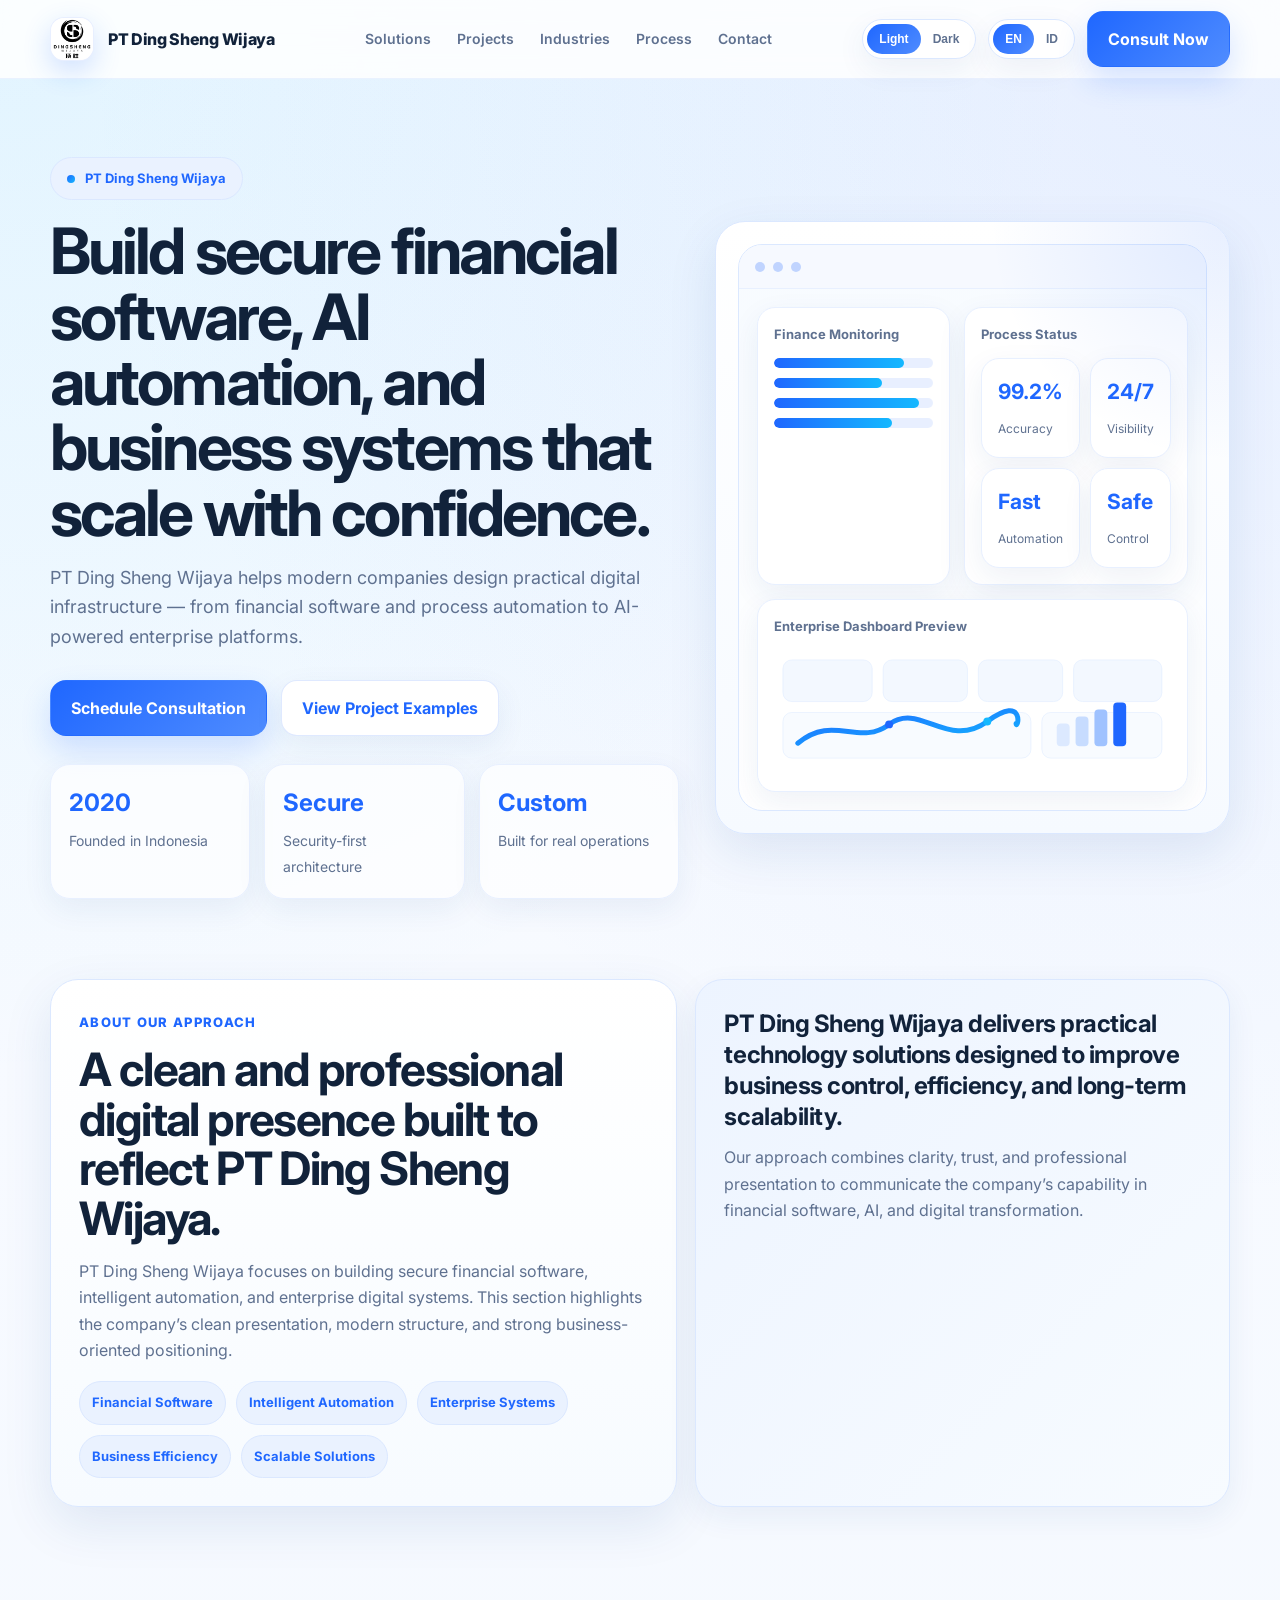
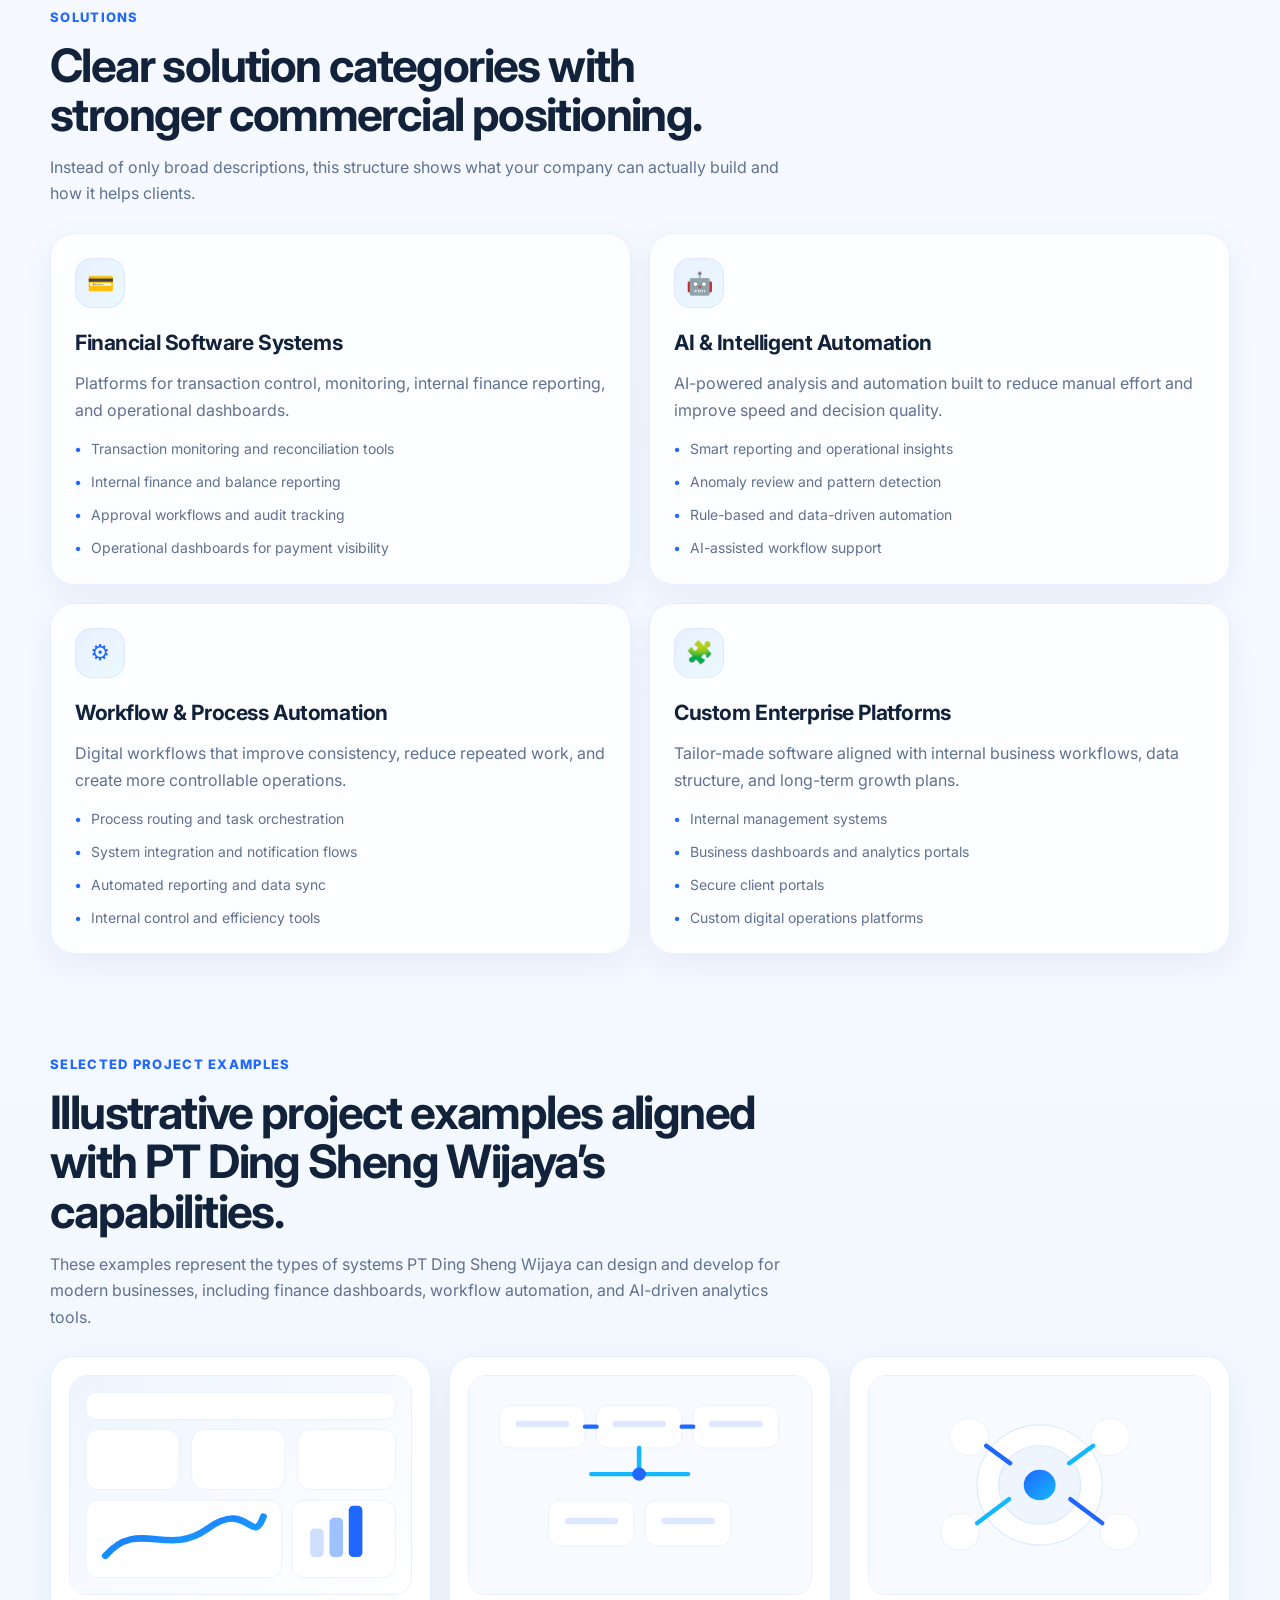
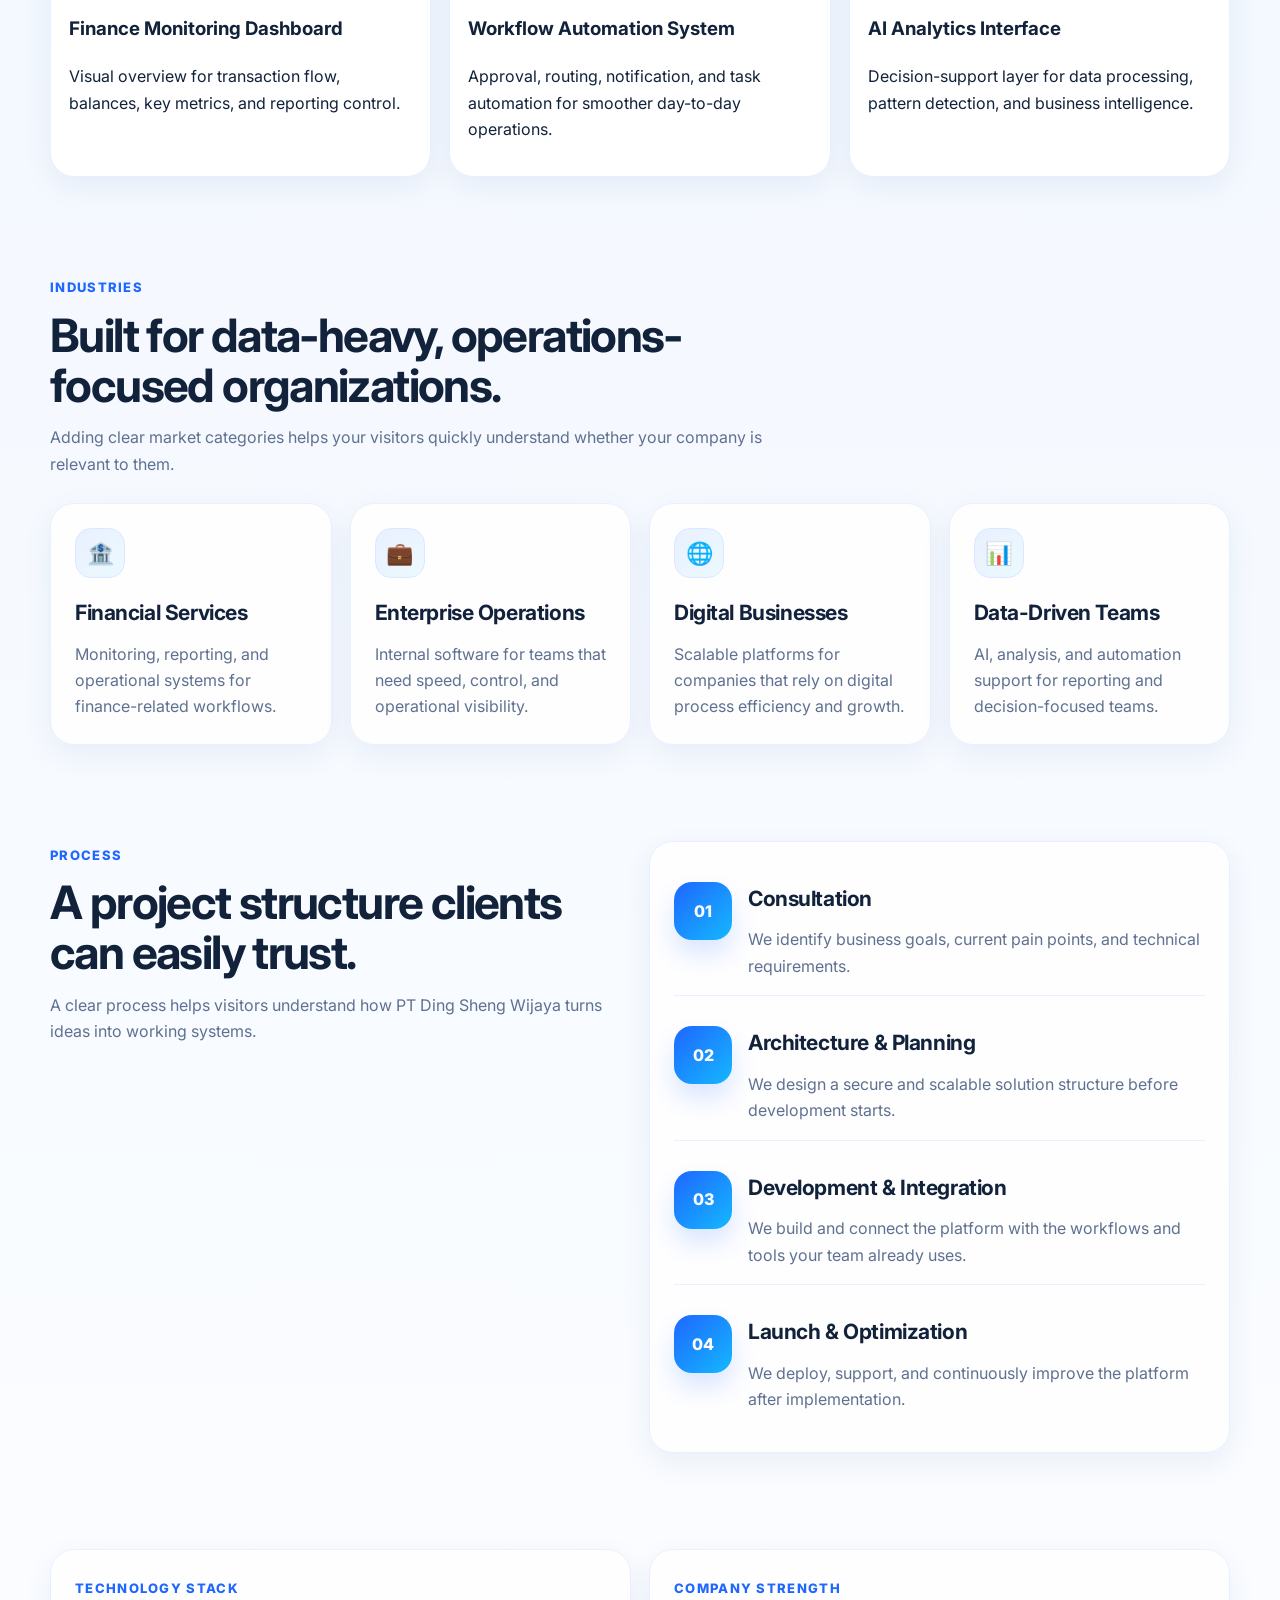
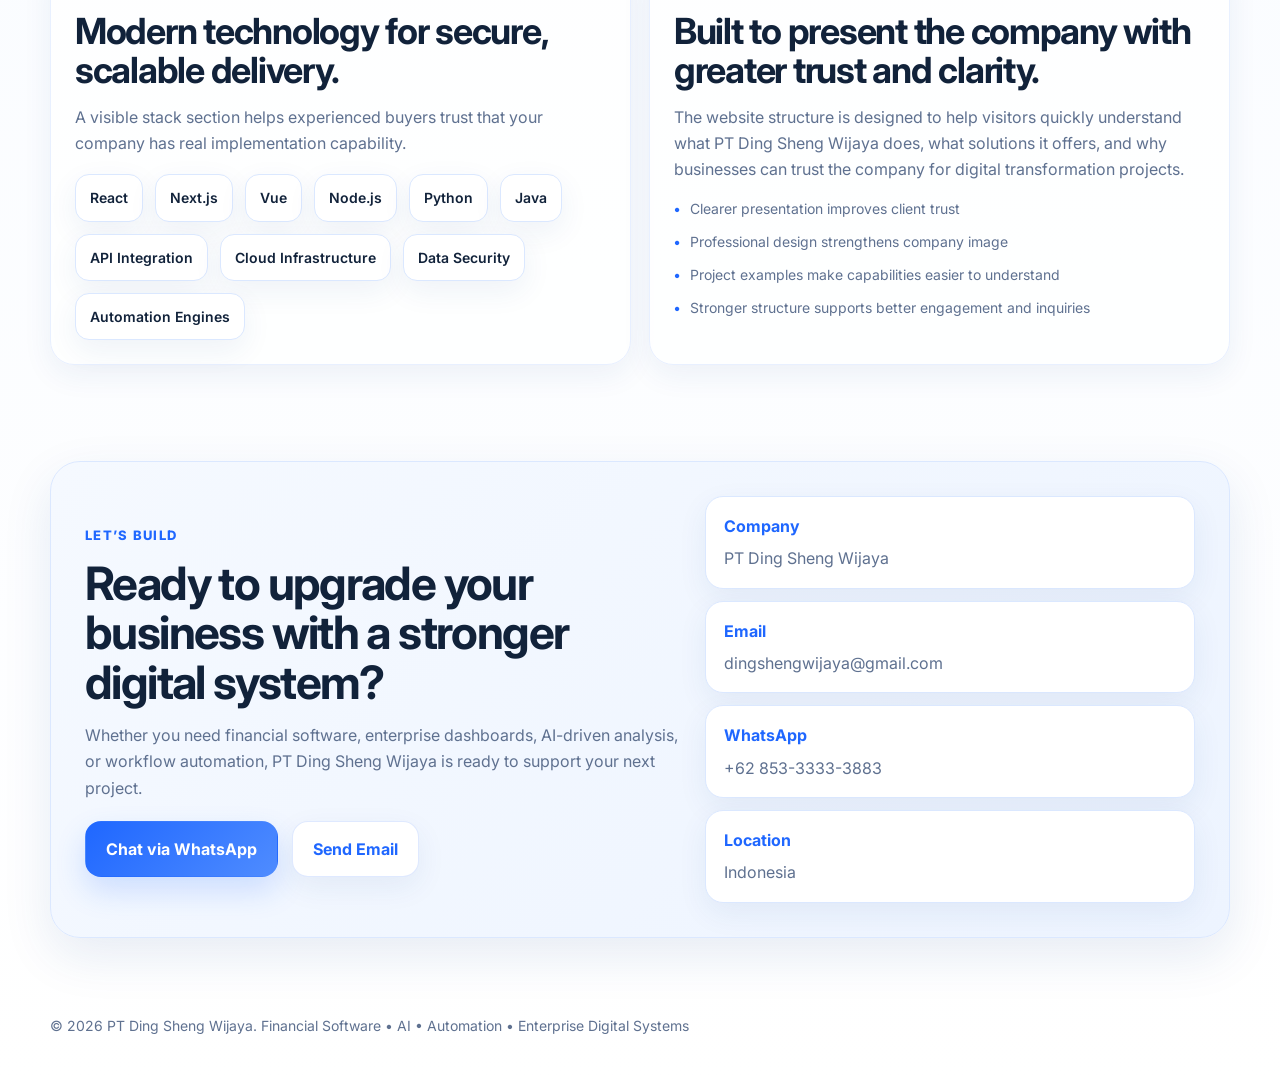
==== commit afc59d8f: "Finalize IT handoff with approved redesign" ====
--- a/handoff/index.html
+++ b/handoff/index.html
@@ -140,10 +140,16 @@
       display: grid;
       place-items: center;
       color: white;
-      background: linear-gradient(135deg, var(--blue), var(--cyan));
+      background: #ffffff;
       box-shadow: 0 10px 28px rgba(31,103,255,0.20);
-      font-size: 15px;
-      font-weight: 800;
+      overflow: hidden;
+      border: 1px solid rgba(31,103,255,0.10);
+    }
+
+    .brand-mark img {
+      width: 100%;
+      height: 100%;
+      object-fit: cover;
     }
 
     .nav-links {
@@ -834,7 +840,7 @@
   <header>
     <div class="container nav">
       <a href="#top" class="brand">
-        <div class="brand-mark">DS</div>
+        <div class="brand-mark"><img src="./assets/dingsheng%20logo.jpg" alt="PT Ding Sheng Wijaya logo"></div>
         <div data-i18n="company_name">PT Ding Sheng Wijaya</div>
       </a>
 
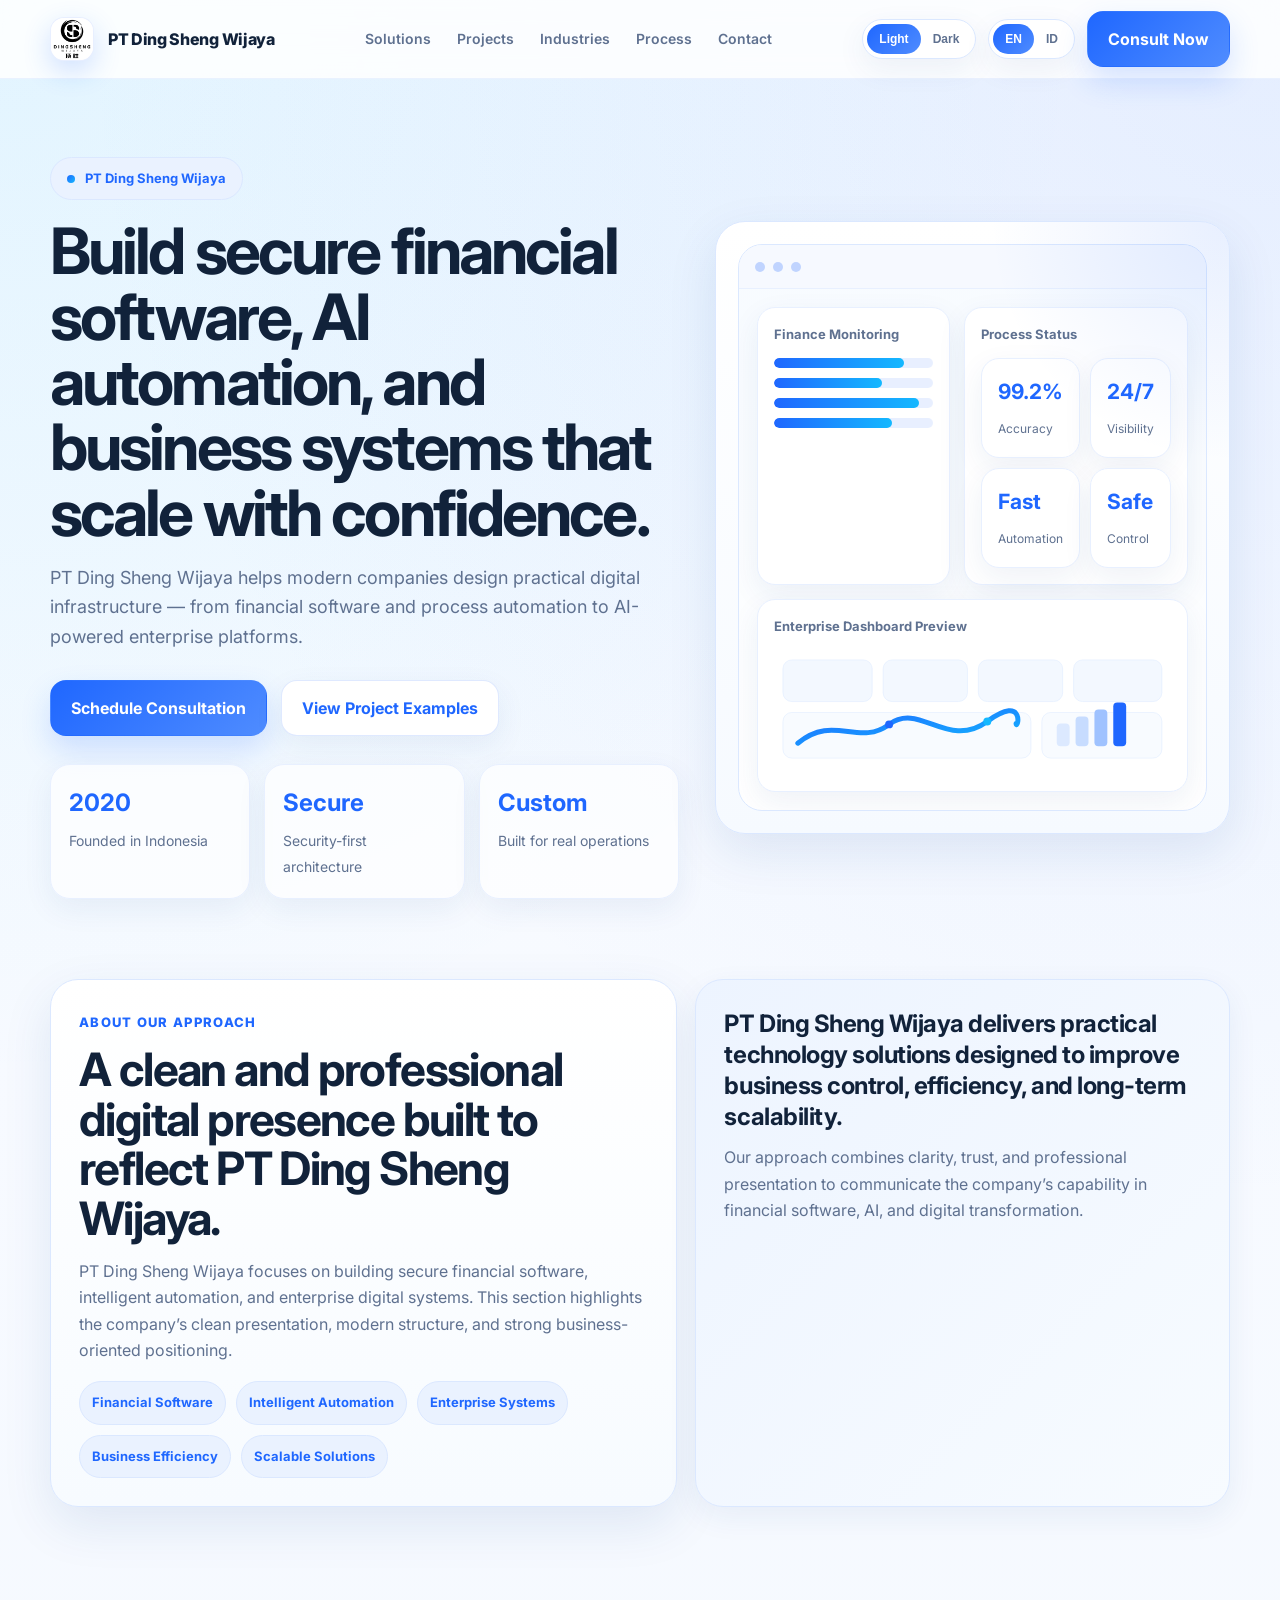
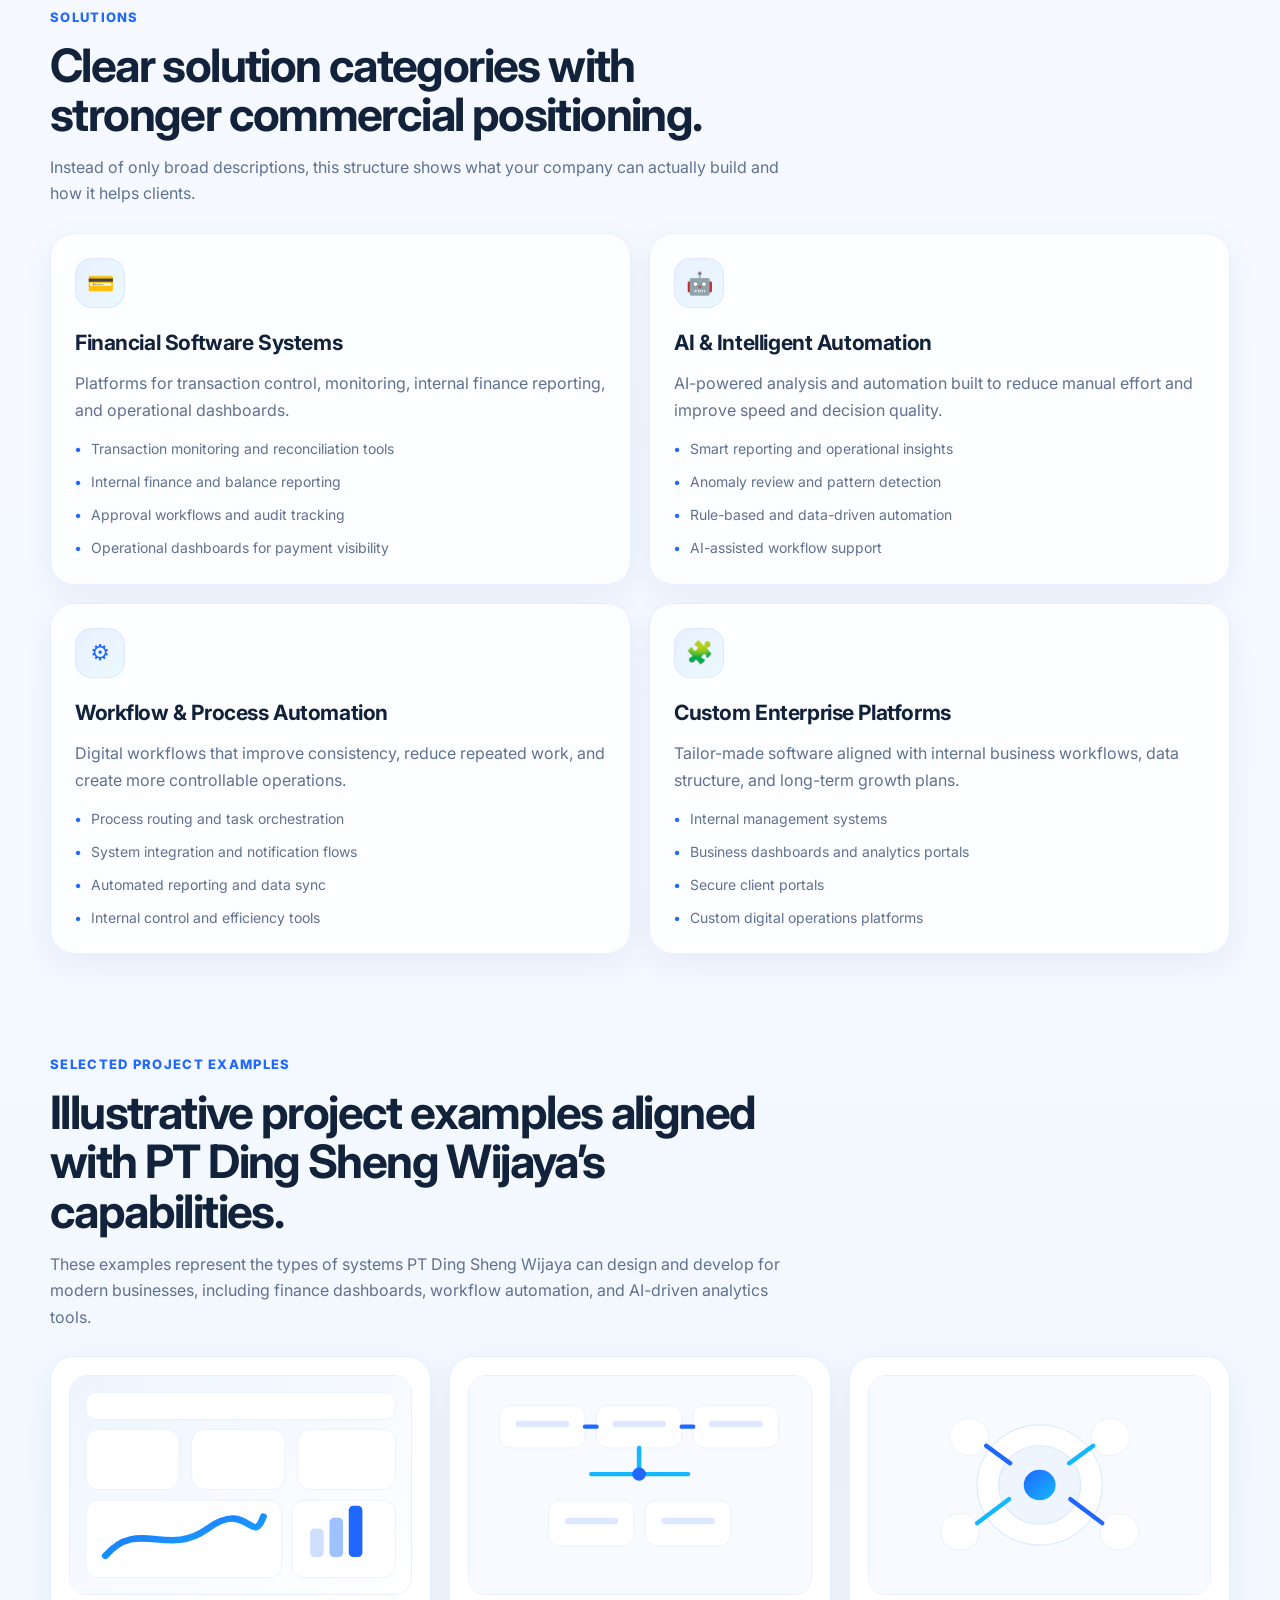
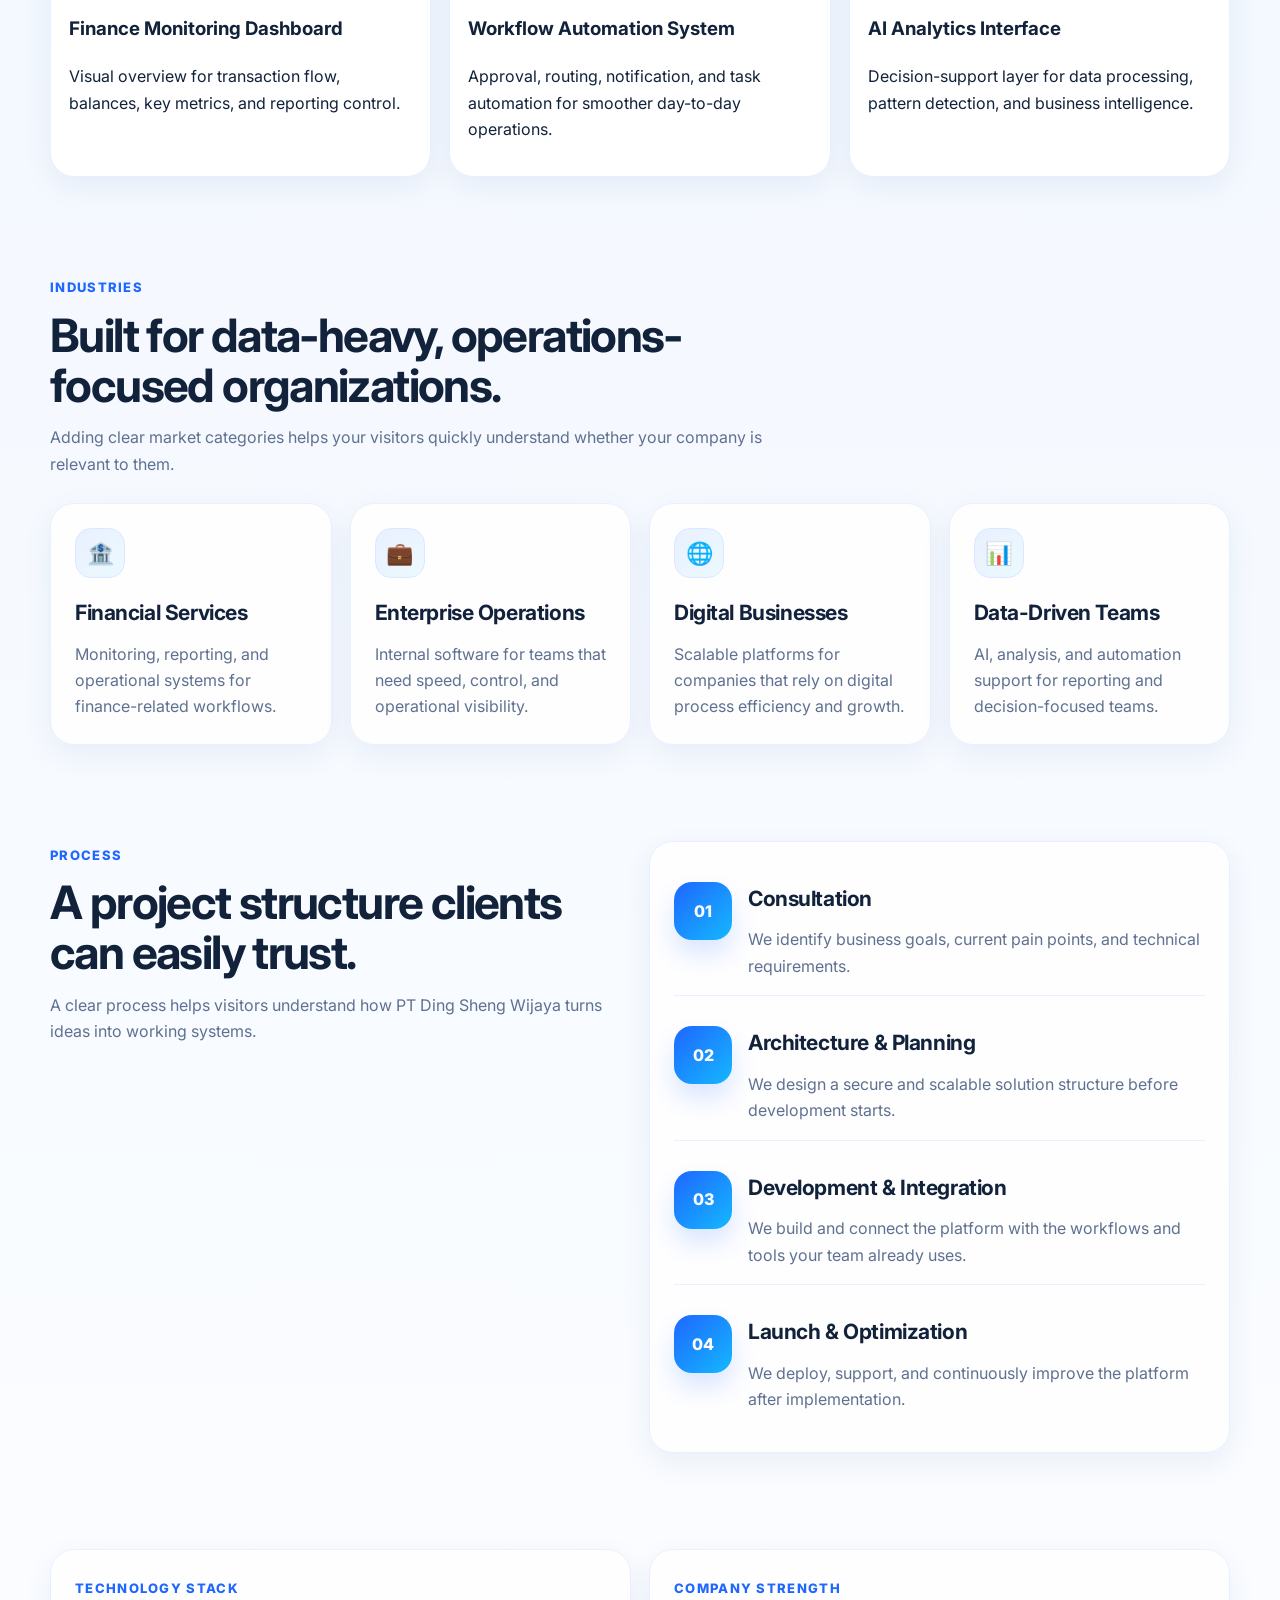
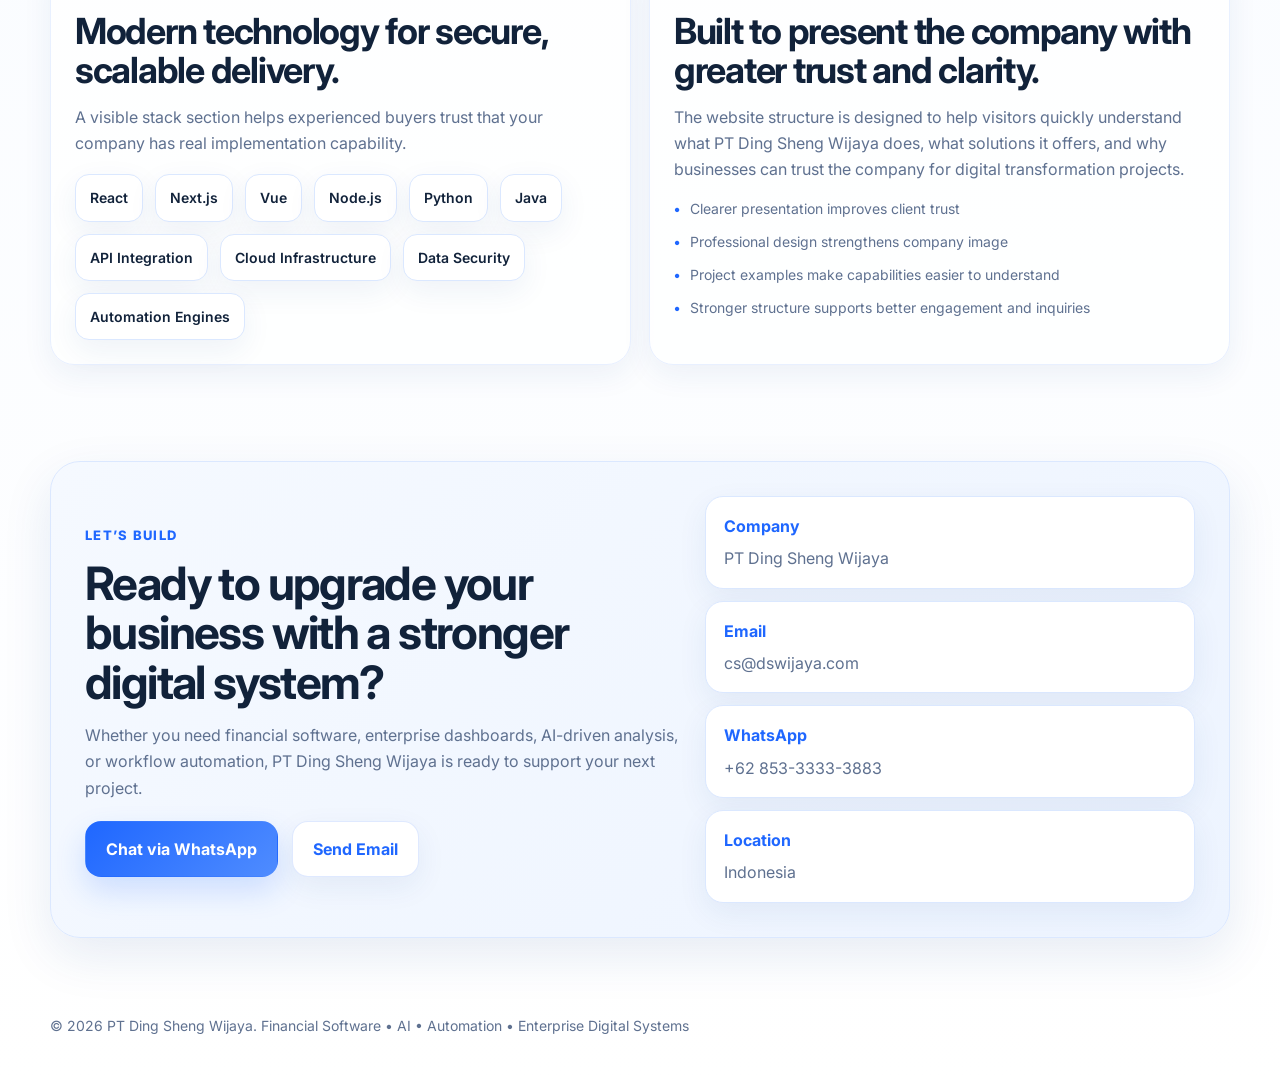
==== commit 8e8c9cf9: "Update contact email to cs@dswijaya.com" ====
--- a/handoff/index.html
+++ b/handoff/index.html
@@ -1253,7 +1253,7 @@
           <p class="lead" data-i18n="cta_desc">Whether you need financial software, enterprise dashboards, AI-driven analysis, or workflow automation, PT Ding Sheng Wijaya is ready to support your next project.</p>
           <div class="hero-actions" style="margin-top:20px; margin-bottom:0;">
             <a class="btn btn-primary" href="https://wa.me/62822888833?text=Hello%20PT%20Ding%20Sheng%20Wijaya%2C%20I%20would%20like%20to%20consult%20about%20your%20services." target="_blank" rel="noopener" data-i18n="chat_whatsapp">Chat via WhatsApp</a>
-            <a class="btn btn-secondary" href="mailto:dingshengwijaya@gmail.com?subject=Inquiry%20to%20PT%20Ding%20Sheng%20Wijaya" data-i18n="send_email">Send Email</a>
+            <a class="btn btn-secondary" href="mailto:cs@dswijaya.com?subject=Inquiry%20to%20PT%20Ding%20Sheng%20Wijaya" data-i18n="send_email">Send Email</a>
           </div>
         </div>
         <div class="contact-list">
@@ -1263,7 +1263,7 @@
           </div>
           <div class="contact-card">
             <strong data-i18n="email_label">Email</strong>
-            <p>dingshengwijaya@gmail.com</p>
+            <p>cs@dswijaya.com</p>
           </div>
           <div class="contact-card">
             <strong data-i18n="whatsapp_label">WhatsApp</strong>
